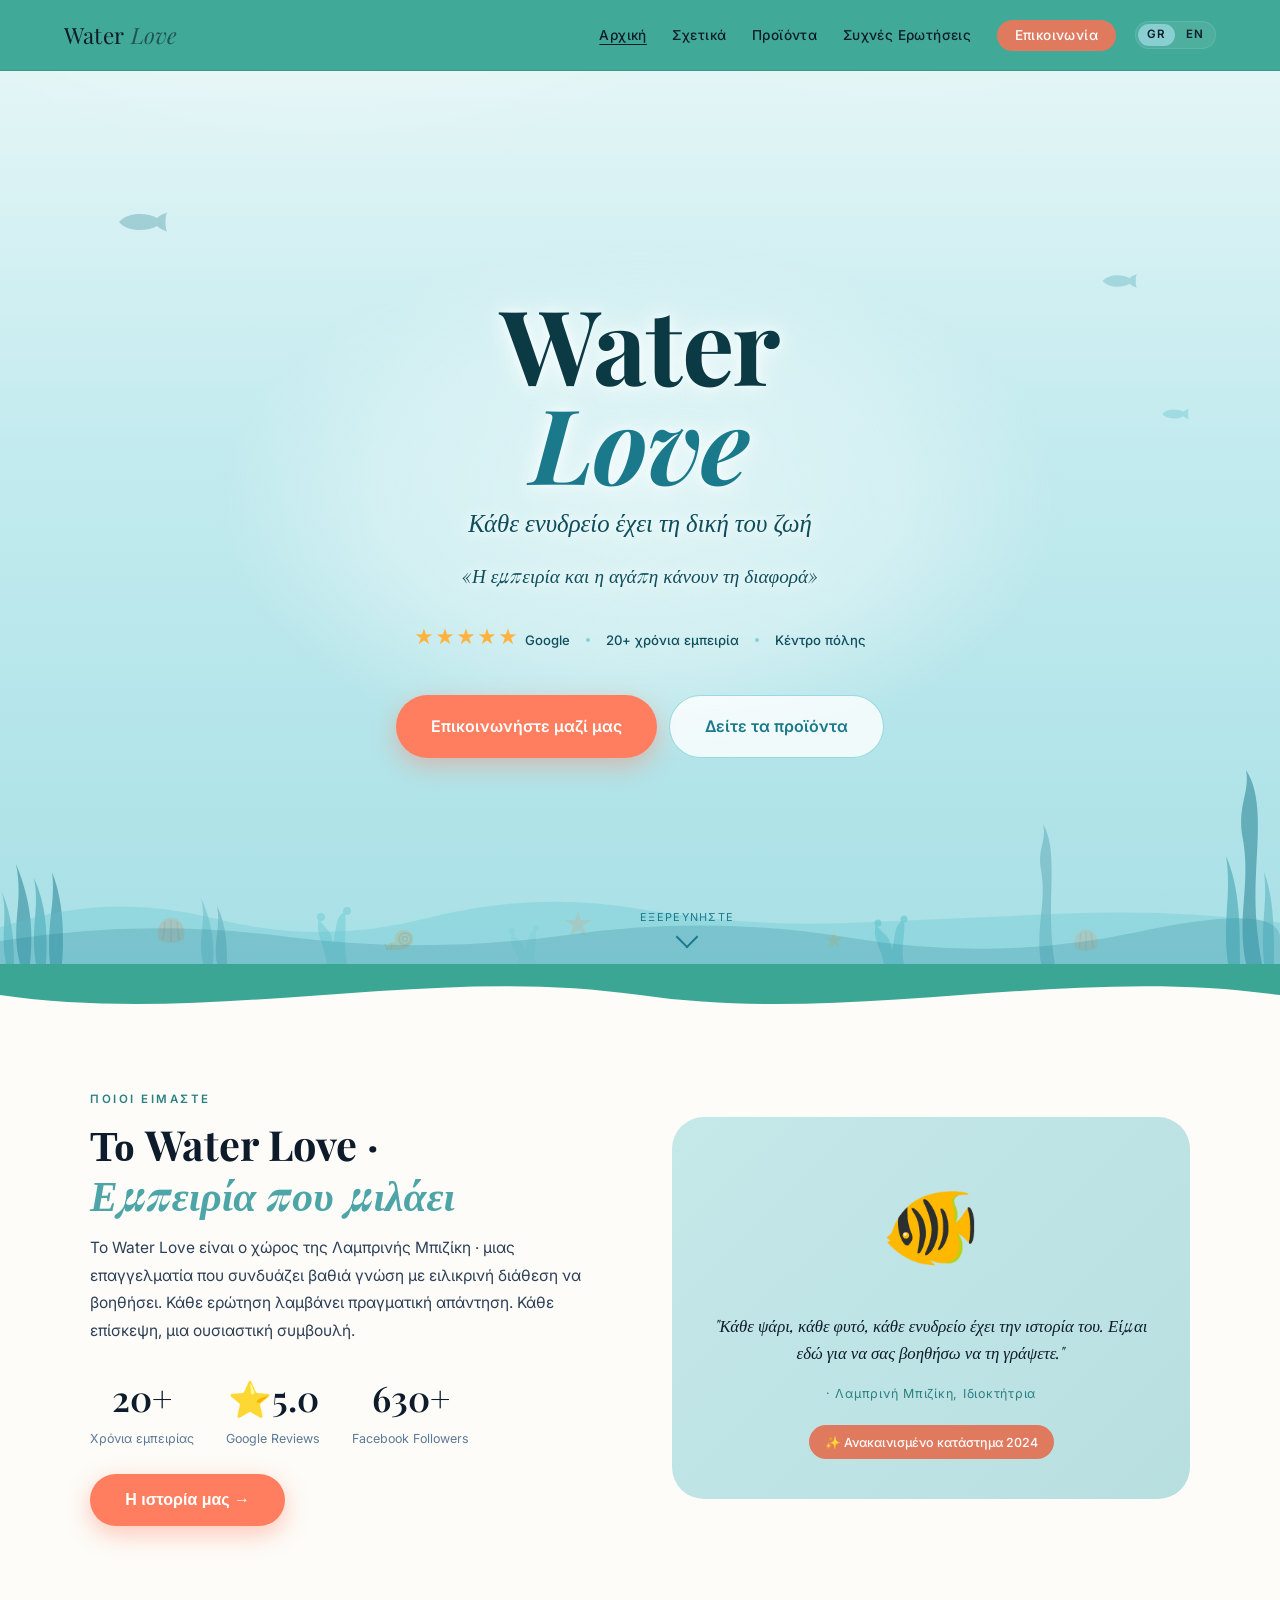
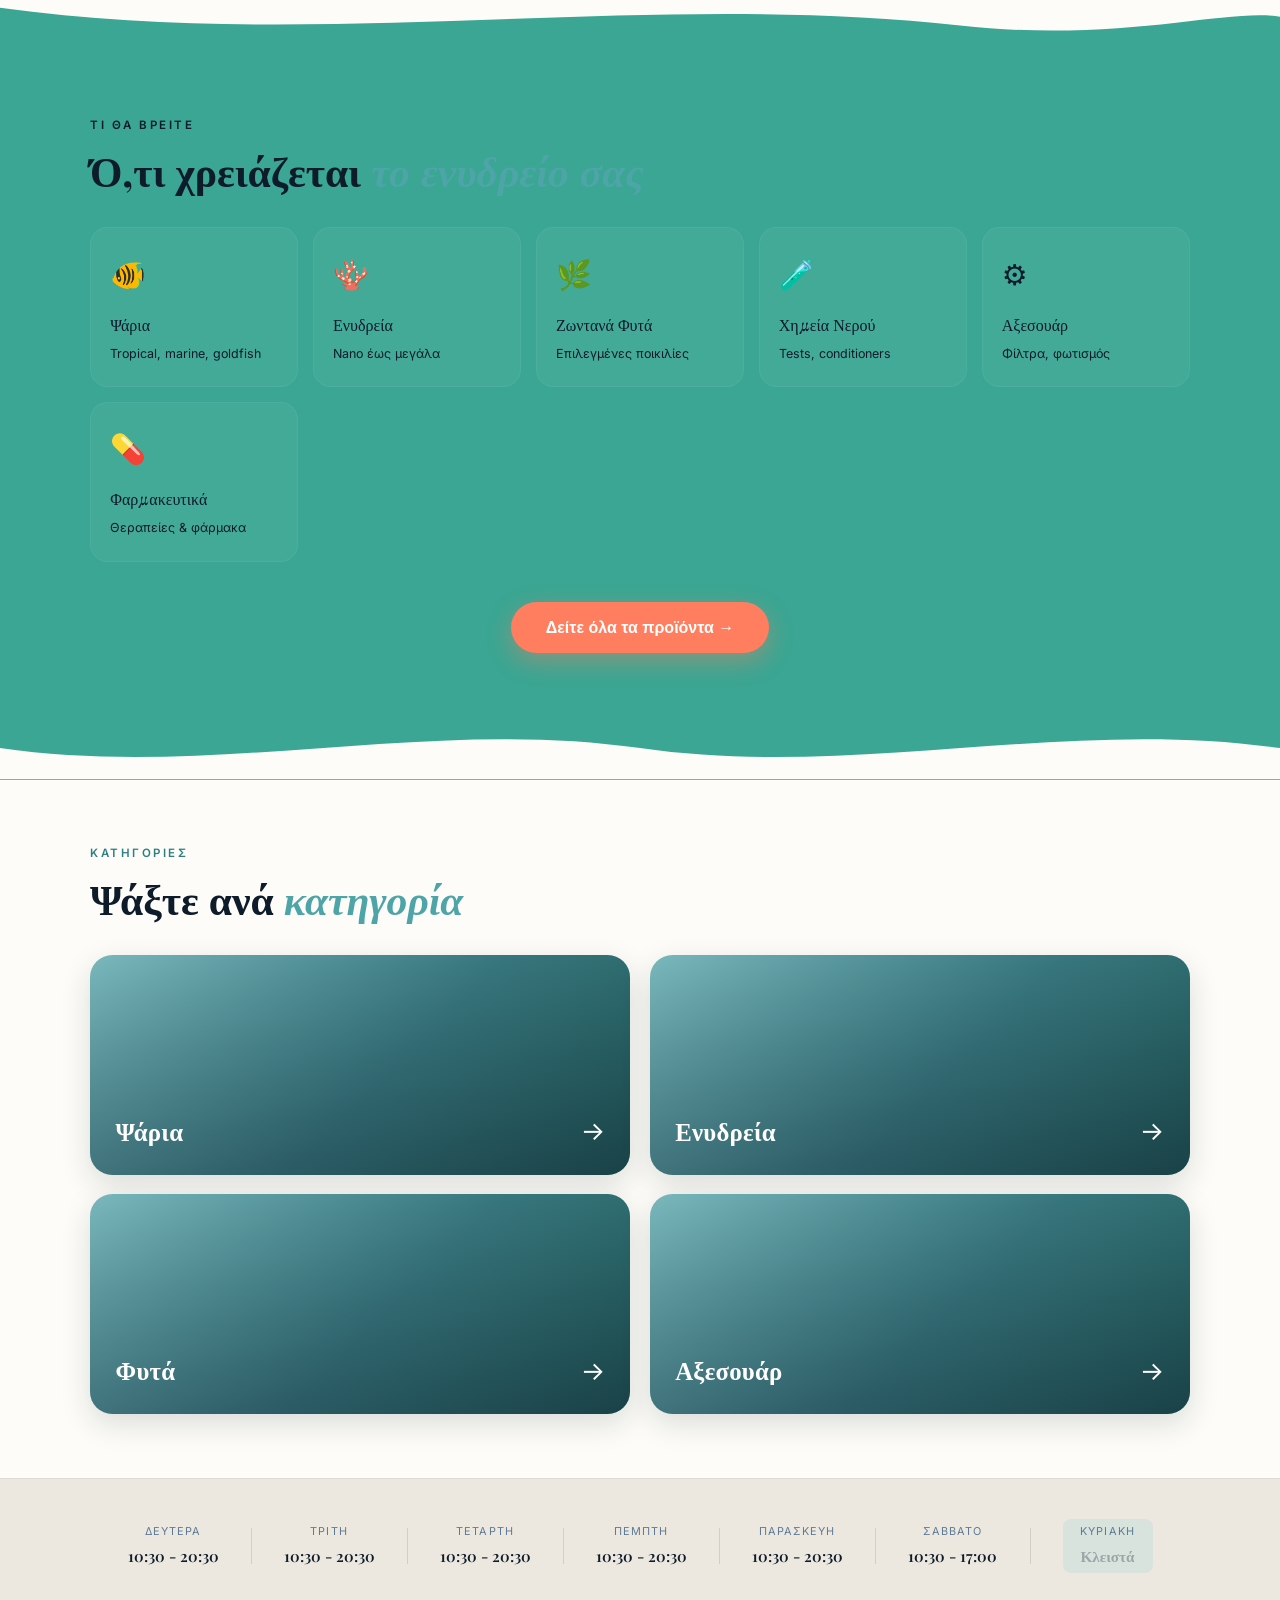
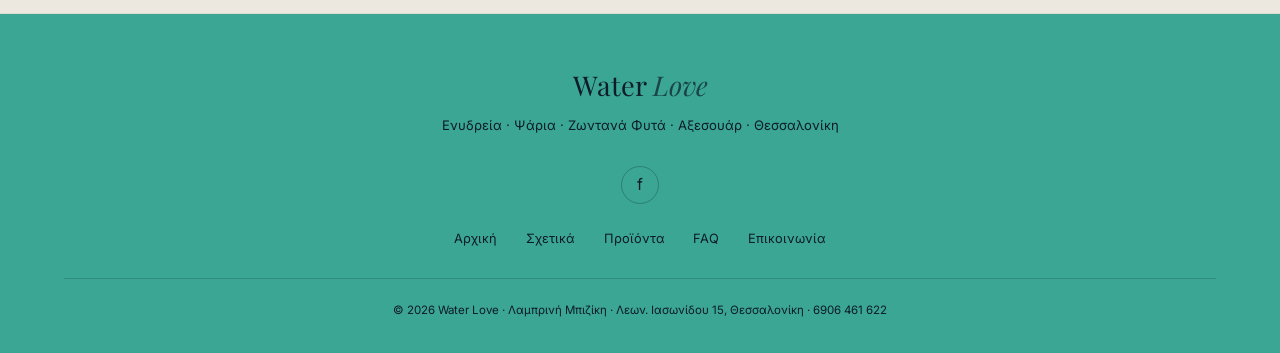
==== index.html @ fff42a35 "Change dark structural accent from navy to Soft Jade; darken text on jade surfaces for AA contrast" ====
﻿<!DOCTYPE html>
<html lang="el">
<head>
<meta charset="UTF-8"/>
<meta name="viewport" content="width=device-width, initial-scale=1.0"/>
<title>Water Love | Ενυδρεία Θεσσαλονίκη - Λαμπρινή Μπιζίκη</title>
<meta name="description" content="Water Love - Κατάστημα ενυδρείων στο κέντρο Θεσσαλονίκης. Ψάρια, ζωντανά φυτά, αξεσουάρ, 20 χρόνια εμπειρίας."/>
<link rel="preconnect" href="https://fonts.googleapis.com"/>
<link rel="preconnect" href="https://fonts.gstatic.com" crossorigin/>
<link href="https://fonts.googleapis.com/css2?family=Playfair+Display:ital,wght@0,400;0,600;0,700;1,400;1,600&family=Inter:wght@300;400;500;600&display=swap" rel="stylesheet"/>
<link rel="stylesheet" href="styles.css?v=22"/>

</head>
<body>
<nav id="navbar">
  <a class="nav-logo" href="index.html">Water <span>Love</span></a>
  <ul class="nav-links" role="list">
    <li><a href="index.html" class="active" data-i18n="nav.home">Αρχική</a></li>
    <li><a href="about.html" data-i18n="nav.about">Σχετικά</a></li>
    <li><a href="products.html" data-i18n="nav.products">Προϊόντα</a></li>
    <li><a href="faq.html" data-i18n="nav.faq">Συχνές Ερωτήσεις</a></li>
    <li><a href="contact.html" class="nav-cta" data-i18n="nav.contact">Επικοινωνία</a></li>
  </ul>
  <div class="lang-switch" id="langSwitch" role="group" aria-label="Γλώσσα / Language">
    <button type="button" class="ls-opt active" data-setlang="el">GR</button>
    <button type="button" class="ls-opt" data-setlang="en">EN</button>
  </div>
  <button class="hamburger" id="menuBtn" aria-label="Μενού"><span></span><span></span><span></span></button>
</nav>
<div class="page" id="page-home">

  <div class="hero">
    <div class="hd-photos" id="heroPhotos" aria-hidden="true"></div>
    <div class="hd-caustics" aria-hidden="true"></div>

    <!-- static decorative underwater scenery -->
    <div class="hd-decor" aria-hidden="true">
      <!-- bottom-left seaweed cluster -->
      <svg class="d bl" width="120" height="170" viewBox="0 0 120 170" fill="none">
        <path d="M30 170 C20 130 34 110 26 70 C40 104 44 134 40 170Z" fill="#1A7A8C"/>
        <path d="M46 170 C40 132 50 116 44 84 C56 110 58 140 56 170Z" fill="#2E9AA8"/>
        <path d="M60 170 C56 128 66 110 62 78 C74 108 74 142 72 170Z" fill="#1A7A8C"/>
        <path d="M16 170 C10 140 18 124 12 98 C22 122 24 146 24 170Z" fill="#2E9AA8" opacity=".8"/>
      </svg>
      <!-- extra short seaweed left of centre -->
      <svg class="d bl2 faint" width="80" height="120" viewBox="0 0 80 120" fill="none">
        <path d="M24 120 C18 92 28 78 22 54 C32 76 36 98 34 120Z" fill="#2E9AA8"/>
        <path d="M38 120 C34 96 42 84 38 62 C48 82 48 104 48 120Z" fill="#1A7A8C"/>
      </svg>
      <!-- bottom-right tall kelp -->
      <svg class="d br" width="120" height="200" viewBox="0 0 120 200" fill="none">
        <path d="M80 200 C70 150 86 120 76 70 C72 40 84 28 80 6 C96 30 92 70 90 110 C88 150 92 176 96 200Z" fill="#1A7A8C"/>
        <path d="M62 200 C56 156 66 130 60 92 C74 124 74 162 74 200Z" fill="#2E9AA8"/>
        <path d="M98 200 C94 160 102 140 98 108 C108 134 108 168 108 200Z" fill="#2E9AA8" opacity=".75"/>
      </svg>
      <!-- extra kelp right of centre -->
      <svg class="d br2 faint" width="70" height="150" viewBox="0 0 70 150" fill="none">
        <path d="M36 150 C30 112 42 90 36 56 C32 36 42 26 38 10 C50 30 46 62 46 98 C46 124 48 138 50 150Z" fill="#1A7A8C"/>
      </svg>
      <!-- mid corals -->
      <svg class="d bml soft" width="90" height="80" viewBox="0 0 90 80" fill="none">
        <path d="M20 80 C16 56 8 50 12 34 C18 46 24 44 26 60 C30 44 28 32 38 28 C40 44 36 56 40 80Z" fill="#5FC4CE"/>
        <circle cx="14" cy="33" r="4" fill="#5FC4CE"/><circle cx="40" cy="27" r="4" fill="#5FC4CE"/>
      </svg>
      <svg class="d bmr soft" width="100" height="70" viewBox="0 0 100 70" fill="none">
        <path d="M50 70 C46 50 38 46 42 30 C50 42 56 40 58 56 C62 40 60 30 70 26 C72 42 66 52 70 70Z" fill="#3FB5C0"/>
        <circle cx="44" cy="29" r="3.5" fill="#3FB5C0"/><circle cx="70" cy="25" r="3.5" fill="#3FB5C0"/>
      </svg>
      <!-- extra branching coral, centre-left -->
      <svg class="d coral3 faint" width="70" height="58" viewBox="0 0 70 58" fill="none">
        <path d="M34 58 C30 42 22 40 26 26 C33 36 38 35 39 48 C43 34 41 26 50 23 C52 37 46 46 50 58Z" fill="#7FD0D8"/>
        <circle cx="26" cy="25" r="3" fill="#7FD0D8"/><circle cx="50" cy="22" r="3" fill="#7FD0D8"/>
      </svg>
      <!-- shells & starfish on sand -->
      <svg class="d shell1 soft" width="34" height="30" viewBox="0 0 34 30" fill="none">
        <path d="M17 2 C7 2 2 12 4 22 C6 28 28 28 30 22 C32 12 27 2 17 2Z" fill="#E9A07A"/>
        <path d="M17 4 L17 26 M11 6 L9 24 M23 6 L25 24" stroke="#C97E58" stroke-width="1.5"/>
      </svg>
      <svg class="d star1 faint" width="30" height="28" viewBox="0 0 30 28" fill="none">
        <path d="M15 1 L18 10 L28 10 L20 16 L23 26 L15 20 L7 26 L10 16 L2 10 L12 10Z" fill="#FF9A6C"/>
      </svg>
      <svg class="d shell2 soft" width="30" height="26" viewBox="0 0 34 30" fill="none">
        <path d="M17 2 C7 2 2 12 4 22 C6 28 28 28 30 22 C32 12 27 2 17 2Z" fill="#EBB089"/>
        <path d="M17 4 L17 26 M11 6 L9 24 M23 6 L25 24" stroke="#CE8C66" stroke-width="1.5"/>
      </svg>
      <!-- extra small starfish, centre -->
      <svg class="d star2 faint" width="22" height="20" viewBox="0 0 30 28" fill="none">
        <path d="M15 1 L18 10 L28 10 L20 16 L23 26 L15 20 L7 26 L10 16 L2 10 L12 10Z" fill="#FFB23E"/>
      </svg>
      <!-- snail near the sand -->
      <svg class="d snail soft" width="34" height="26" viewBox="0 0 34 26" fill="none">
        <path d="M2 24 C2 18 6 16 11 16 C9 9 14 3 21 4 C29 5 32 13 27 19 C24 23 18 24 12 24Z" fill="#E0B070"/>
        <circle cx="21" cy="13" r="6" fill="none" stroke="#B98744" stroke-width="2"/>
        <circle cx="21" cy="13" r="2.5" fill="none" stroke="#B98744" stroke-width="1.5"/>
        <path d="M4 24 L1 18 M7 24 L8 17" stroke="#C79a54" stroke-width="1.4"/>
      </svg>
      <!-- static bubble cluster low-right -->
      <svg class="d bubclu faint" width="40" height="50" viewBox="0 0 40 50" fill="none">
        <circle cx="14" cy="40" r="6" fill="none" stroke="#A8E0E6" stroke-width="1.6"/>
        <circle cx="26" cy="30" r="4" fill="none" stroke="#A8E0E6" stroke-width="1.4"/>
        <circle cx="16" cy="20" r="3" fill="none" stroke="#A8E0E6" stroke-width="1.2"/>
        <circle cx="24" cy="11" r="2" fill="none" stroke="#A8E0E6" stroke-width="1"/>
      </svg>
      <!-- faint static fish silhouettes high up -->
      <svg class="d fishsil1 faint" width="54" height="28" viewBox="0 0 54 28" fill="none">
        <path d="M4 14 C12 4 32 4 42 10 C46 6 50 6 52 4 C50 9 50 19 52 24 C50 22 46 22 42 18 C32 24 12 24 4 14Z" fill="#1A7A8C"/>
      </svg>
      <svg class="d fishsil2 faint" width="40" height="20" viewBox="0 0 54 28" fill="none">
        <path d="M4 14 C12 4 32 4 42 10 C46 6 50 6 52 4 C50 9 50 19 52 24 C50 22 46 22 42 18 C32 24 12 24 4 14Z" fill="#2E9AA8"/>
      </svg>
      <!-- third tiny fish silhouette, mid-right -->
      <svg class="d fishsil3 faint" width="30" height="16" viewBox="0 0 54 28" fill="none">
        <path d="M4 14 C12 4 32 4 42 10 C46 6 50 6 52 4 C50 9 50 19 52 24 C50 22 46 22 42 18 C32 24 12 24 4 14Z" fill="#3FB5C0"/>
      </svg>
    </div>

    <div class="hd-bubbles" id="heroBubbles" aria-hidden="true"></div>

    <div class="hd-inner">
      <h1 class="hd-title"><span class="l1">Water</span><span class="l2"><em>Love</em></span></h1>
      <p class="hd-tagline" data-i18n="hero.tagline">Κάθε ενυδρείο έχει τη δική του ζωή</p>
      <p class="hd-tagline hd-subtag" data-i18n="hero.subtitle">«Η εμπειρία και η αγάπη κάνουν τη διαφορά»</p>
      <div class="hd-trust">
        <span class="item"><span class="stars">★★★★★</span> Google</span>
        <span class="sep"></span>
        <span class="item" data-i18n="hero.trust2">20+ χρόνια εμπειρία</span>
        <span class="sep"></span>
        <span class="item" data-i18n="hero.trust3">Κέντρο πόλης</span>
      </div>
      <div class="hd-cta">
        <a href="contact.html" class="hd-btn hd-btn-primary" data-i18n="hero.ctaPrimary">Επικοινωνήστε μαζί μας</a>
        <a href="products.html" class="hd-btn hd-btn-secondary" data-i18n="hero.ctaSecondary">Δείτε τα προϊόντα</a>
      </div>
    </div>

    <div class="hd-seabed" aria-hidden="true">
      <svg viewBox="0 0 1440 120" preserveAspectRatio="none">
        <path d="M0,80 Q120,40 240,70 T480,70 T720,60 T960,75 T1200,65 T1440,75 L1440,120 L0,120 Z" fill="#5FC4CE" opacity="0.35"/>
        <path d="M0,95 Q160,70 320,90 T640,88 T960,92 T1280,85 T1440,92 L1440,120 L0,120 Z" fill="#1A7A8C" opacity="0.25"/>
      </svg>
    </div>

    <button class="hd-scroll" id="heroScroll" aria-label="Εξερευνήστε"><span data-i18n="hero.scroll">Εξερευνήστε</span><span class="chev"></span></button>
  </div>

  <!-- Wave -->
  <div class="wave-sep" style="background:var(--jade)"><svg viewBox="0 0 1440 70" xmlns="http://www.w3.org/2000/svg" preserveAspectRatio="none" style="fill:var(--warm)"><path d="M0,35 C240,70 480,0 720,35 C960,70 1200,0 1440,35 L1440,70 L0,70 Z"/></svg></div>

  <!-- Mini about strip -->
  <section style="background:var(--warm);padding:4rem 5%">
    <div class="home-split" style="max-width:1100px;margin:0 auto;display:grid;grid-template-columns:1fr 1fr;gap:4rem;align-items:center">
      <div class="fade-up">
        <p class="sec-label" data-i18n="about.label">Ποιοι είμαστε</p>
        <h2 class="sec-title" data-i18n="about.title">Το Water Love ·<br><em>Εμπειρία που μιλάει</em></h2>
        <p style="color:var(--text2);font-size:.97rem;line-height:1.8;margin-bottom:1.4rem" data-i18n="about.body">Το Water Love είναι ο χώρος της Λαμπρινής Μπιζίκη · μιας επαγγελματία που συνδυάζει βαθιά γνώση με ειλικρινή διάθεση να βοηθήσει. Κάθε ερώτηση λαμβάνει πραγματική απάντηση. Κάθε επίσκεψη, μια ουσιαστική συμβουλή.</p>
        <div class="home-stats-inline" style="display:flex;gap:2rem;margin-bottom:1.6rem">
          <div style="text-align:center"><div style="font-family:var(--serif);font-size:2.2rem;color:var(--navy);font-weight:600">20+</div><div style="font-size:.78rem;color:var(--text3)" data-i18n="about.stat1">Χρόνια εμπειρίας</div></div>
          <div style="text-align:center"><div style="font-family:var(--serif);font-size:2.2rem;color:var(--navy);font-weight:600">⭐5.0</div><div style="font-size:.78rem;color:var(--text3)">Google Reviews</div></div>
          <div style="text-align:center"><div style="font-family:var(--serif);font-size:2.2rem;color:var(--navy);font-weight:600">630+</div><div style="font-size:.78rem;color:var(--text3)">Facebook Followers</div></div>
        </div>
        <button class="hd-btn hd-btn-primary" onclick="location.href='about.html'" data-i18n="about.btn">Η ιστορία μας →</button>
      </div>
      <div class="fade-up home-quote" style="background:linear-gradient(135deg,var(--aqua-light),#b8dfe0);border-radius:2rem;padding:2.5rem;text-align:center">
        <div style="font-size:5rem;margin-bottom:1.2rem">🐠</div>
        <p style="font-family:var(--serif);font-style:italic;font-size:1.05rem;color:var(--navy);line-height:1.6;margin-bottom:.8rem" data-i18n="about.quote">"Κάθε ψάρι, κάθε φυτό, κάθε ενυδρείο έχει την ιστορία του. Είμαι εδώ για να σας βοηθήσω να τη γράψετε."</p>
        <span style="font-size:.78rem;color:var(--aqua-text);letter-spacing:.06em" data-i18n="about.quoteAuthor">· Λαμπρινή Μπιζίκη, Ιδιοκτήτρια</span>
        <div style="margin-top:1.2rem;display:inline-block;background:var(--coral);color:#fff;border-radius:2rem;padding:.4rem 1rem;font-size:.78rem;font-weight:500" data-i18n="about.badge">✨ Ανακαινισμένο κατάστημα 2024</div>
      </div>
    </div>
  </section>

  <!-- Mini products strip -->
  <div class="wave-sep" style="background:var(--warm)"><svg viewBox="0 0 1440 70" xmlns="http://www.w3.org/2000/svg" preserveAspectRatio="none" style="fill:var(--jade)"><path d="M0,20 C360,70 720,0 1080,40 C1260,60 1380,20 1440,30 L1440,70 L0,70 Z"/></svg></div>
  <section style="background:var(--jade);padding:4rem 5%">
    <div style="max-width:1100px;margin:0 auto">
      <p class="sec-label" style="color:var(--jade-ink)" data-i18n="prod.label">Τι θα βρείτε</p>
      <h2 class="sec-title" style="color:var(--jade-ink)" data-i18n="prod.title">Ό,τι χρειάζεται <em>το ενυδρείο σας</em></h2>
      <div id="home-cats-grid" style="display:grid;grid-template-columns:repeat(auto-fill,minmax(180px,1fr));gap:.9rem;margin-top:2rem">
        <div onclick="location.href='products.html'" style="background:rgba(255,255,255,.05);border:1px solid rgba(137,206,209,.12);border-radius:1.1rem;padding:1.4rem 1.2rem;cursor:pointer;transition:all .2s" onmouseover="this.style.background='rgba(137,206,209,.1)'" onmouseout="this.style.background='rgba(255,255,255,.05)'"><div style="font-size:1.8rem;margin-bottom:.7rem">🐠</div><div style="font-family:var(--serif);color:var(--jade-ink);font-size:1rem;margin-bottom:.3rem;font-weight:500" data-i18n="prod.cat1Name">Ψάρια</div><div style="font-size:.78rem;color:var(--jade-ink)" data-i18n="prod.cat1Desc">Tropical, marine, goldfish</div></div>
        <div onclick="location.href='products.html'" style="background:rgba(255,255,255,.05);border:1px solid rgba(137,206,209,.12);border-radius:1.1rem;padding:1.4rem 1.2rem;cursor:pointer;transition:all .2s" onmouseover="this.style.background='rgba(137,206,209,.1)'" onmouseout="this.style.background='rgba(255,255,255,.05)'"><div style="font-size:1.8rem;margin-bottom:.7rem">🪸</div><div style="font-family:var(--serif);color:var(--jade-ink);font-size:1rem;margin-bottom:.3rem;font-weight:500" data-i18n="prod.cat2Name">Ενυδρεία</div><div style="font-size:.78rem;color:var(--jade-ink)" data-i18n="prod.cat2Desc">Nano έως μεγάλα</div></div>
        <div onclick="location.href='products.html'" style="background:rgba(255,255,255,.05);border:1px solid rgba(137,206,209,.12);border-radius:1.1rem;padding:1.4rem 1.2rem;cursor:pointer;transition:all .2s" onmouseover="this.style.background='rgba(137,206,209,.1)'" onmouseout="this.style.background='rgba(255,255,255,.05)'"><div style="font-size:1.8rem;margin-bottom:.7rem">🌿</div><div style="font-family:var(--serif);color:var(--jade-ink);font-size:1rem;margin-bottom:.3rem;font-weight:500" data-i18n="prod.cat3Name">Ζωντανά Φυτά</div><div style="font-size:.78rem;color:var(--jade-ink)" data-i18n="prod.cat3Desc">Επιλεγμένες ποικιλίες</div></div>
        <div onclick="location.href='products.html'" style="background:rgba(255,255,255,.05);border:1px solid rgba(137,206,209,.12);border-radius:1.1rem;padding:1.4rem 1.2rem;cursor:pointer;transition:all .2s" onmouseover="this.style.background='rgba(137,206,209,.1)'" onmouseout="this.style.background='rgba(255,255,255,.05)'"><div style="font-size:1.8rem;margin-bottom:.7rem">🧪</div><div style="font-family:var(--serif);color:var(--jade-ink);font-size:1rem;margin-bottom:.3rem;font-weight:500" data-i18n="prod.cat4Name">Χημεία Νερού</div><div style="font-size:.78rem;color:var(--jade-ink)" data-i18n="prod.cat4Desc">Tests, conditioners</div></div>
        <div onclick="location.href='products.html'" style="background:rgba(255,255,255,.05);border:1px solid rgba(137,206,209,.12);border-radius:1.1rem;padding:1.4rem 1.2rem;cursor:pointer;transition:all .2s" onmouseover="this.style.background='rgba(137,206,209,.1)'" onmouseout="this.style.background='rgba(255,255,255,.05)'"><div style="font-size:1.8rem;margin-bottom:.7rem">⚙️</div><div style="font-family:var(--serif);color:var(--jade-ink);font-size:1rem;margin-bottom:.3rem;font-weight:500" data-i18n="prod.cat5Name">Αξεσουάρ</div><div style="font-size:.78rem;color:var(--jade-ink)" data-i18n="prod.cat5Desc">Φίλτρα, φωτισμός</div></div>
        <div onclick="location.href='products.html'" style="background:rgba(255,255,255,.05);border:1px solid rgba(137,206,209,.12);border-radius:1.1rem;padding:1.4rem 1.2rem;cursor:pointer;transition:all .2s" onmouseover="this.style.background='rgba(137,206,209,.1)'" onmouseout="this.style.background='rgba(255,255,255,.05)'"><div style="font-size:1.8rem;margin-bottom:.7rem">💊</div><div style="font-family:var(--serif);color:var(--jade-ink);font-size:1rem;margin-bottom:.3rem;font-weight:500" data-i18n="prod.cat6Name">Φαρμακευτικά</div><div style="font-size:.78rem;color:var(--jade-ink)" data-i18n="prod.cat6Desc">Θεραπείες & φάρμακα</div></div>
      </div>
      <div style="text-align:center;margin-top:2.5rem"><button class="hd-btn hd-btn-primary" onclick="location.href='products.html'" data-i18n="prod.btn">Δείτε όλα τα προϊόντα →</button></div>
    </div>
  </section>

  <!-- Wave: navy -> warm -->
  <div class="wave-sep" style="background:var(--jade)"><svg viewBox="0 0 1440 70" xmlns="http://www.w3.org/2000/svg" preserveAspectRatio="none" style="fill:var(--warm)"><path d="M0,35 C240,70 480,0 720,35 C960,70 1200,0 1440,35 L1440,70 L0,70 Z"/></svg></div>

  <!-- Category image tiles -->
  <section class="cat-tiles-sec">
    <div class="cat-tiles-inner">
      <p class="sec-label fade-up" data-i18n="home.tilesLabel">Κατηγορίες</p>
      <h2 class="sec-title fade-up" data-i18n="home.tilesTitle">Ψάξτε ανά <em>κατηγορία</em></h2>
      <div class="cat-tiles-grid fade-up" id="catTiles">
        <a class="cat-tile" href="products.html?cat=fish" data-cat="fish">
          <span class="ct-bg placeholder" aria-hidden="true"></span>
          <span class="ct-overlay" aria-hidden="true"></span>
          <span class="ct-label"><span class="ct-name" data-i18n="home.tileFish">Ψάρια</span><span class="ct-arrow" aria-hidden="true">→</span></span>
        </a>
        <a class="cat-tile" href="products.html?cat=tanks" data-cat="tanks">
          <span class="ct-bg placeholder" aria-hidden="true"></span>
          <span class="ct-overlay" aria-hidden="true"></span>
          <span class="ct-label"><span class="ct-name" data-i18n="home.tileTanks">Ενυδρεία</span><span class="ct-arrow" aria-hidden="true">→</span></span>
        </a>
        <a class="cat-tile" href="products.html?cat=plants" data-cat="plants">
          <span class="ct-bg placeholder" aria-hidden="true"></span>
          <span class="ct-overlay" aria-hidden="true"></span>
          <span class="ct-label"><span class="ct-name" data-i18n="home.tilePlants">Φυτά</span><span class="ct-arrow" aria-hidden="true">→</span></span>
        </a>
        <a class="cat-tile" href="products.html?cat=accessories" data-cat="accessories">
          <span class="ct-bg placeholder" aria-hidden="true"></span>
          <span class="ct-overlay" aria-hidden="true"></span>
          <span class="ct-label"><span class="ct-name" data-i18n="home.tileAcc">Αξεσουάρ</span><span class="ct-arrow" aria-hidden="true">→</span></span>
        </a>
      </div>
    </div>
  </section>
</div>
<div id="hoursBar" class="hours-bar">
  <div class="h-item" id="hMon"><div class="day" data-i18n="hours.mon">Δευτέρα</div><div class="time">10:30 - 20:30</div></div>
  <div class="h-div"></div>
  <div class="h-item" id="hTue"><div class="day" data-i18n="hours.tue">Τρίτη</div><div class="time">10:30 - 20:30</div></div>
  <div class="h-div"></div>
  <div class="h-item" id="hWed"><div class="day" data-i18n="hours.wed">Τετάρτη</div><div class="time">10:30 - 20:30</div></div>
  <div class="h-div"></div>
  <div class="h-item" id="hThu"><div class="day" data-i18n="hours.thu">Πέμπτη</div><div class="time">10:30 - 20:30</div></div>
  <div class="h-div"></div>
  <div class="h-item" id="hFri"><div class="day" data-i18n="hours.fri">Παρασκευή</div><div class="time">10:30 - 20:30</div></div>
  <div class="h-div"></div>
  <div class="h-item" id="hSat"><div class="day" data-i18n="hours.sat">Σάββατο</div><div class="time">10:30 - 17:00</div></div>
  <div class="h-div"></div>
  <div class="h-item closed" id="hSun"><div class="day" data-i18n="hours.sun">Κυριακή</div><div class="time" data-i18n="hours.closed">Κλειστά</div></div>
</div>
<footer>
  <div class="f-logo">Water <em>Love</em></div>
  <p class="f-tag" data-i18n="footer.tag">Ενυδρεία · Ψάρια · Ζωντανά Φυτά · Αξεσουάρ · Θεσσαλονίκη</p>
  <div class="f-social">
    <a href="https://www.facebook.com/p/Water-Love-Μπιζίκη-Λαμπρινή-Ενυδρεία-100054607127508/" target="_blank" rel="noopener" aria-label="Facebook">f</a>
  </div>
  <div class="f-links">
    <a href="index.html" data-i18n="footer.linkHome">Αρχική</a>
    <a href="about.html" data-i18n="footer.linkAbout">Σχετικά</a>
    <a href="products.html" data-i18n="footer.linkProducts">Προϊόντα</a>
    <a href="faq.html" data-i18n="footer.linkFaq">FAQ</a>
    <a href="contact.html" data-i18n="footer.linkContact">Επικοινωνία</a>
  </div>
  <p class="f-copy" data-i18n="footer.copy">© 2026 Water Love · Λαμπρινή Μπιζίκη · Λεων. Ιασωνίδου 15, Θεσσαλονίκη · 6906 461 622</p>
</footer>

<script src="app.js?v=22"></script>

<script>
initPage({hero:true});
</script>
<nav class="bottom-nav" aria-label="Mobile navigation">
  <a href="index.html" class="active"><span class="bn-icon">🏠</span><span data-i18n="bnav.home">Αρχική</span></a>
  <a href="about.html"><span class="bn-icon">🐠</span><span data-i18n="bnav.about">Σχετικά</span></a>
  <a href="products.html"><span class="bn-icon">🛍️</span><span data-i18n="bnav.products">Προϊόντα</span></a>
  <a href="faq.html"><span class="bn-icon">💬</span><span data-i18n="bnav.faq">FAQ</span></a>
  <a href="contact.html"><span class="bn-icon">📍</span><span data-i18n="bnav.contact">Επικοινωνία</span></a>
</nav>
</body>
</html>
---- styles.css ----
/* Water Love - shared styles */
*,*::before,*::after{box-sizing:border-box;margin:0;padding:0}
:root{
  --navy:#0D1B2A;--navy2:#1A2E44;--navy3:#243D56;
  --jade:#3AA693;--jade-ink:#0D1B2A;/* jade = dark structural surface color; jade-ink = AA-safe deep text on jade (~5.7:1) */
  --aqua:#89CED1;--aqua-light:#C5E8E9;--aqua-dark:#4DA5A8;--aqua-text:#2C8083;
  --coral:#E07A5F;--coral-dark:#C4614A;
  --cream:#F7F8F4;--warm:#FDFCF8;--sand:#EDE8DF;
  --text1:#0D1B2A;--text2:#2E4057;--text3:#5C7A96;
  --green:#2A9D5C;
  --serif:'Playfair Display',Georgia,serif;
  --sans:'Inter',system-ui,sans-serif;
  --r:1rem;--r2:1.5rem;--r3:2rem;
}
html{scroll-behavior:smooth}
body{font-family:var(--sans);background:var(--cream);color:var(--text1);line-height:1.7;overflow-x:hidden}

/* ── NAV ── */
nav{position:fixed;top:0;left:0;right:0;z-index:200;display:flex;align-items:center;justify-content:space-between;padding:1rem 5%;background:rgba(58,166,147,0.96);backdrop-filter:blur(10px);border-bottom:1px solid rgba(13,27,42,0.12);transition:padding .3s}
.nav-logo{font-family:var(--serif);font-size:1.4rem;color:var(--jade-ink);text-decoration:none;letter-spacing:.01em;display:flex;align-items:center;gap:.4rem}
.nav-logo span{color:rgba(13,27,42,.6);font-style:italic}
.nav-links{display:flex;gap:1.6rem;list-style:none;align-items:center;margin-left:auto}
.nav-links a{color:var(--jade-ink);text-decoration:none;font-size:.85rem;font-weight:500;letter-spacing:.03em;transition:color .2s;cursor:pointer}
.nav-links a:hover,.nav-links a.active{color:var(--jade-ink);text-decoration:underline;text-underline-offset:4px}
.nav-cta{background:var(--coral)!important;color:#fff!important;padding:.45rem 1.1rem;border-radius:2rem;font-weight:500!important;transition:background .2s!important}
.nav-cta:hover{background:var(--coral-dark)!important}
.hamburger{display:none;flex-direction:column;gap:5px;cursor:pointer;background:none;border:none;padding:4px}
.hamburger span{display:block;width:24px;height:2px;background:rgba(13,27,42,.7);border-radius:2px;transition:all .25s}
/* Language switch (GR/EN) */
.lang-switch{display:inline-flex;align-items:center;gap:2px;margin-left:1.2rem;background:rgba(255,255,255,.07);border:1px solid rgba(137,206,209,.25);border-radius:2rem;padding:2px}
.lang-switch .ls-opt{background:none;border:none;color:var(--jade-ink);font-family:var(--sans);font-size:.72rem;font-weight:600;letter-spacing:.04em;line-height:1;padding:.3rem .6rem;border-radius:2rem;cursor:pointer;transition:background .2s,color .2s}
.lang-switch .ls-opt:hover{color:var(--jade-ink)}
.lang-switch .ls-opt.active{background:var(--aqua);color:var(--navy)}

/* ── PAGES ── */
.page{display:block;min-height:100vh;padding-top:64px}


/* ── HERO PAGE (light aqua, decorated) ── */
.hero{
  /* hero-scoped light palette, does not affect the rest of the site */
  --hd-deep:#0E4D5C;--hd-ocean:#1A7A8C;--hd-aqua:#5FC4CE;--hd-aqua-soft:#A8E0E6;
  --hd-foam:#E4F5F6;--hd-sky:#C3EBEF;--hd-ink:#0B3A45;--hd-coral:#FF7E5F;--hd-coral-dark:#F25C3B;
  position:relative;min-height:100svh;display:flex;flex-direction:column;align-items:center;justify-content:center;text-align:center;
  padding:5.5rem 1.5rem 4rem;overflow:hidden;
  background:linear-gradient(180deg,var(--hd-foam) 0%,var(--hd-sky) 42%,var(--hd-aqua-soft) 100%)
}

/* cross-fading product/gallery photo backdrop */
.hd-photos{position:absolute;inset:0;z-index:0;overflow:hidden}
.hd-slide{position:absolute;inset:0;background-size:cover;background-position:center;opacity:0;transition:opacity 2.2s ease;transform:scale(1.08);filter:saturate(.9) brightness(1.04)}
.hd-slide.active{opacity:1;animation:hdKenburns 6s ease-out forwards}
@keyframes hdKenburns{0%{transform:scale(1)}100%{transform:scale(1.08)}}
/* no full-viewport scrim: photos read at full strength; legibility handled by the localized halo behind the hero text only */
.hd-photos::after{content:none}

/* soft light from above */
.hd-caustics{position:absolute;inset:-20% 0 auto 0;height:65%;pointer-events:none;opacity:.45;z-index:1;background:radial-gradient(60% 80% at 25% 0%,rgba(255,255,255,.85),transparent 60%),radial-gradient(50% 70% at 70% 0%,rgba(255,255,255,.65),transparent 55%);mix-blend-mode:screen;animation:hdShimmer 8s ease-in-out infinite alternate}
@keyframes hdShimmer{0%{transform:translateX(-3%) scale(1.05);opacity:.35}100%{transform:translateX(3%) scale(1.1);opacity:.55}}

/* rising bubbles */
.hd-bubbles{position:absolute;inset:0;pointer-events:none;overflow:hidden;z-index:2}
.hd-bubbles i{position:absolute;bottom:-30px;border-radius:50%;background:radial-gradient(circle at 30% 30%,rgba(255,255,255,.95),rgba(255,255,255,.2) 60%,transparent 72%);border:1px solid rgba(255,255,255,.55);animation:hdRise linear infinite}
@keyframes hdRise{0%{transform:translateY(0) translateX(0);opacity:0}12%{opacity:.9}88%{opacity:.65}100%{transform:translateY(-112svh) translateX(14px);opacity:0}}

/* static decorative underwater elements (do NOT move) */
.hd-decor{position:absolute;inset:0;pointer-events:none;z-index:1;overflow:hidden}
.hd-decor .d{position:absolute;opacity:.5}
.hd-decor .d.faint{opacity:.28}
.hd-decor .d.soft{opacity:.4}
/* corals/plants anchored to bottom */
.hd-decor .bl{bottom:0;left:-10px}
.hd-decor .bl2{bottom:0;left:14%}
.hd-decor .br{bottom:0;right:-6px}
.hd-decor .br2{bottom:0;right:16%}
.hd-decor .bml{bottom:0;left:24%}
.hd-decor .bmr{bottom:0;right:27%}
.hd-decor .coral3{bottom:0;left:38%}
/* shells / starfish / snail low on the sand */
.hd-decor .shell1{bottom:18px;left:12%}
.hd-decor .shell2{bottom:10px;right:14%}
.hd-decor .star1{bottom:26px;left:44%}
.hd-decor .star2{bottom:14px;right:34%}
.hd-decor .snail{bottom:12px;left:30%}
.hd-decor .bubclu{bottom:30px;right:8%}
/* faint static fish silhouettes high up */
.hd-decor .fishsil1{top:16%;left:9%}
.hd-decor .fishsil2{top:23%;right:11%}
.hd-decor .fishsil3{top:38%;right:7%}

/* seabed */
.hd-seabed{position:absolute;left:0;right:0;bottom:0;height:110px;pointer-events:none;opacity:.85;z-index:2}
.hd-seabed svg{position:absolute;bottom:0;left:0;width:100%;height:100%}

/* content */
.hd-inner{position:relative;z-index:5;max-width:600px;width:100%;display:flex;flex-direction:column;align-items:center;animation:hdEmerge 1.1s cubic-bezier(.2,.7,.2,1) both}
/* localized light halo behind hero text only — strong in the center, fully transparent at the edges so photos still show through */
.hd-inner::before{content:'';position:absolute;z-index:-1;left:50%;top:50%;transform:translate(-50%,-50%);width:150%;height:132%;pointer-events:none;background:radial-gradient(ellipse 62% 56% at 50% 46%,rgba(228,245,246,.86) 0%,rgba(228,245,246,.56) 46%,rgba(228,245,246,0) 76%)}
@keyframes hdEmerge{0%{opacity:0;transform:translateY(26px)}100%{opacity:1;transform:translateY(0)}}
.hd-title{font-family:var(--serif);font-size:clamp(3.6rem,16vw,6.5rem);line-height:.95;color:var(--hd-ink);letter-spacing:-.01em;margin-bottom:.6rem;text-shadow:0 1px 24px rgba(255,255,255,.9),0 0 10px rgba(255,255,255,.65)}
.hd-title em{font-style:italic;color:var(--hd-ocean)}
.hd-title .l1{display:block;animation:hdFadeUp 1s .2s both}
.hd-title .l2{display:block;animation:hdFadeUp 1s .35s both}
.hd-tagline{font-family:var(--serif);font-style:italic;font-size:clamp(1.1rem,4.5vw,1.55rem);color:var(--hd-deep);margin-bottom:1.5rem;animation:hdFadeUp 1s .5s both;text-shadow:0 1px 16px rgba(255,255,255,.9),0 0 8px rgba(255,255,255,.6)}
/* secondary italic tagline line (replaces the old long subtitle) */
.hd-subtag{font-size:clamp(1rem,3.6vw,1.2rem);margin-top:-.5rem;margin-bottom:1.8rem;animation-delay:.65s}
.hd-subtitle{font-size:clamp(.95rem,3.5vw,1.05rem);color:var(--hd-deep);line-height:1.6;max-width:430px;margin-bottom:1.8rem;animation:hdFadeUp 1s .65s both;text-shadow:0 1px 12px rgba(255,255,255,.6)}
.hd-subtitle strong{color:var(--hd-ocean);font-weight:600}
.hd-trust{display:flex;align-items:center;justify-content:center;flex-wrap:wrap;gap:.5rem 1rem;margin-bottom:2.2rem;animation:hdFadeUp 1s .8s both}
.hd-trust .item{display:inline-flex;align-items:center;gap:.4rem;font-size:.82rem;color:var(--hd-deep);font-weight:500}
.hd-trust .stars{color:#FFB23E;letter-spacing:1px}
.hd-trust .sep{width:4px;height:4px;border-radius:50%;background:var(--hd-aqua);opacity:.7}
.hd-cta{display:flex;flex-direction:column;gap:.7rem;width:100%;max-width:380px;animation:hdFadeUp 1s .95s both}
.hd-btn{display:inline-flex;align-items:center;justify-content:center;gap:.5rem;padding:1.05rem 1.8rem;border-radius:2rem;font-size:1rem;font-weight:600;text-decoration:none;cursor:pointer;border:none;transition:transform .15s,box-shadow .2s,background .2s}
.hd-btn-primary{background:var(--hd-coral,#FF7E5F);color:#fff;box-shadow:0 8px 24px rgba(255,126,95,.42)}
.hd-btn-primary:hover{background:var(--hd-coral-dark,#F25C3B);transform:translateY(-2px);box-shadow:0 12px 30px rgba(255,126,95,.5)}
.hd-btn-secondary{background:rgba(255,255,255,.8);color:var(--hd-ocean);border:1.5px solid rgba(95,196,206,.6);backdrop-filter:blur(6px)}
.hd-btn-secondary:hover{background:#fff;transform:translateY(-2px)}
.hd-scroll{position:absolute;bottom:1.2rem;left:50%;transform:translateX(-50%);z-index:5;display:flex;flex-direction:column;align-items:center;gap:.3rem;background:none;border:none;cursor:pointer;color:var(--hd-ocean);font-size:.68rem;letter-spacing:.12em;text-transform:uppercase;opacity:.75;font-family:var(--sans);animation:hdFadeUp 1s 1.15s both,hdBob 2.4s ease-in-out 1.15s infinite}
.hd-scroll .chev{width:16px;height:16px;border-right:2px solid var(--hd-ocean);border-bottom:2px solid var(--hd-ocean);transform:rotate(45deg)}
@keyframes hdBob{0%,100%{transform:translateX(-50%) translateY(0)}50%{transform:translateX(-50%) translateY(5px)}}
@keyframes hdFadeUp{0%{opacity:0;transform:translateY(16px)}100%{opacity:1;transform:translateY(0)}}
@media(min-width:721px){.hd-cta{flex-direction:row;max-width:none;justify-content:center}.hd-btn{padding:1.05rem 2.2rem}}
@media(prefers-reduced-motion:reduce){.hd-slide.active{animation:none}.hd-caustics,.hd-bubbles i,.hd-scroll{animation:none}}

/* BUBBLES */
.bubbles{position:absolute;inset:0;pointer-events:none;z-index:1}
.bubble{position:absolute;border-radius:50%;border:1px solid rgba(137,206,209,.15);animation:rise linear infinite}
@keyframes rise{0%{transform:translateY(110vh);opacity:0}10%{opacity:.8}90%{opacity:.3}100%{transform:translateY(-5vh);opacity:0}}

/* WAVE */
.wave-sep{display:block;width:100%;overflow:hidden;line-height:0}
.wave-sep svg{display:block}

/* ── SECTION BASE ── */
section{padding:5rem 5%}
.sec-label{font-size:.72rem;letter-spacing:.22em;text-transform:uppercase;color:var(--aqua-text);font-weight:600;margin-bottom:.6rem}
.sec-title{font-family:var(--serif);font-size:clamp(1.7rem,4vw,2.6rem);color:var(--navy);line-height:1.2;margin-bottom:.9rem}
.sec-title em{font-style:italic;color:var(--aqua-dark)}

/* ── HOME CATEGORY TILES ── */
.cat-tiles-sec{background:var(--warm);padding:4rem 5%}
.cat-tiles-inner{max-width:1100px;margin:0 auto}
.cat-tiles-grid{display:grid;grid-template-columns:1fr 1fr;gap:1.2rem;margin-top:2rem}
.cat-tile{position:relative;display:block;min-height:220px;border-radius:1.4rem;overflow:hidden;text-decoration:none;box-shadow:0 10px 30px rgba(13,27,42,.14);transition:transform .3s ease,box-shadow .3s ease}
.cat-tile .ct-bg{position:absolute;inset:0;background-size:cover;background-position:center;background-color:var(--aqua-light);transition:transform .55s ease}
.cat-tile .ct-bg.placeholder{background:linear-gradient(135deg,var(--aqua) 0%,var(--aqua-dark) 55%,var(--jade) 100%)}
.cat-tile .ct-overlay{position:absolute;inset:0;background:linear-gradient(160deg,rgba(13,27,42,.12) 0%,rgba(13,27,42,.72) 100%)}
.cat-tile .ct-label{position:absolute;left:0;right:0;bottom:0;display:flex;align-items:center;justify-content:space-between;gap:1rem;padding:1.4rem 1.6rem;color:#fff}
.cat-tile .ct-name{font-family:var(--serif);font-size:1.55rem;font-weight:600;letter-spacing:.01em}
.cat-tile .ct-arrow{font-size:1.6rem;line-height:1;flex-shrink:0;transition:transform .3s ease}
.cat-tile:hover,.cat-tile:focus-visible{transform:translateY(-5px);box-shadow:0 18px 40px rgba(13,27,42,.22)}
.cat-tile:hover .ct-bg,.cat-tile:focus-visible .ct-bg{transform:scale(1.07)}
.cat-tile:hover .ct-arrow,.cat-tile:focus-visible .ct-arrow{transform:translateX(7px)}
@media(max-width:640px){.cat-tiles-grid{grid-template-columns:1fr}.cat-tile{min-height:170px}}

/* ── ABOUT PAGE ── */
#page-about{background:var(--warm)}
.about-hero{background:linear-gradient(180deg,#E4F5F6 0%,#C3EBEF 100%);padding:5rem 5% 4rem;text-align:center;color:#0B3A45}
.about-hero h1{font-family:var(--serif);font-size:clamp(2rem,5vw,3.2rem);color:#0B3A45;margin-bottom:.8rem}
.about-hero h1 em{color:#1A7A8C;font-style:italic}
.about-hero p{color:#0E4D5C;max-width:520px;margin:0 auto;font-size:1rem}
.about-grid{display:grid;grid-template-columns:1fr 1fr;gap:4rem;align-items:start;max-width:1100px;margin:0 auto;padding:5rem 5%}
.about-portrait{border-radius:2rem;overflow:hidden;background:linear-gradient(135deg,var(--aqua-light),#b8dfe0);aspect-ratio:4/5;display:flex;align-items:center;justify-content:center;font-size:7rem;position:relative}
.about-portrait-overlay{position:absolute;bottom:0;left:0;right:0;padding:1.5rem;background:linear-gradient(0deg,rgba(13,27,42,.9) 0%,transparent 100%)}
.about-portrait-overlay p{font-family:var(--serif);font-style:italic;color:rgba(255,255,255,.9);font-size:.95rem;line-height:1.5;margin-bottom:.3rem}
.about-portrait-overlay span{font-size:.72rem;color:var(--aqua);letter-spacing:.08em}
.about-badge{position:absolute;top:1.2rem;right:-1rem;background:var(--coral);color:#fff;width:76px;height:76px;border-radius:50%;display:flex;flex-direction:column;align-items:center;justify-content:center;font-weight:600;font-size:.7rem;line-height:1.3;text-align:center;box-shadow:0 4px 16px rgba(224,122,95,.4)}
.about-badge big{font-size:1.3rem;font-family:var(--serif)}
.about-visual-wrap{position:relative}
.about-text p{color:var(--text2);margin-bottom:1.2rem;font-size:.98rem;line-height:1.8}
.stats-grid{display:grid;grid-template-columns:1fr 1fr;gap:.9rem;margin:1.8rem 0}
.stat-card{background:var(--cream);border-radius:1rem;padding:1.1rem;border:1px solid rgba(13,27,42,.07)}
.stat-card big{display:block;font-family:var(--serif);font-size:1.9rem;color:var(--navy);font-weight:600;line-height:1}
.stat-card small{font-size:.78rem;color:var(--text3)}
.reno-bar{display:flex;align-items:center;gap:.8rem;background:linear-gradient(90deg,var(--aqua-light) 0%,transparent 100%);border-left:3px solid var(--aqua-dark);border-radius:0 .75rem .75rem 0;padding:.85rem 1.1rem;font-size:.88rem;color:var(--text2);margin-bottom:1.5rem}
.stars{display:flex;gap:.15rem;font-size:1.2rem;color:#F5C842;margin-bottom:.4rem}
.review-cite{font-size:.78rem;color:var(--text3);font-style:italic}

/* ── PRODUCTS PAGE ── */
#page-products{background:var(--cream)}
.products-hero{background:linear-gradient(180deg,#E4F5F6 0%,#C3EBEF 100%);padding:4rem 5% 3rem;text-align:center;color:#0B3A45}
.products-hero h1{font-family:var(--serif);font-size:clamp(2rem,5vw,3rem);color:#0B3A45;margin-bottom:.6rem}
.products-hero h1 em{color:#1A7A8C;font-style:italic}
.products-hero p{color:#0E4D5C;max-width:500px;margin:0 auto}
.prod-cats{display:flex;gap:.6rem;justify-content:center;flex-wrap:wrap;padding:2rem 5% 0}
.cat-btn{padding:.45rem 1.1rem;border-radius:2rem;border:1px solid rgba(13,27,42,.18);background:transparent;font-size:.82rem;cursor:pointer;color:var(--text2);transition:all .2s;font-family:var(--sans)}
.cat-btn:hover,.cat-btn.active{background:var(--jade);color:var(--jade-ink);border-color:var(--jade)}
.prod-grid{display:grid;grid-template-columns:repeat(auto-fill,minmax(280px,1fr));gap:1.4rem;padding:2rem 5% 5rem;max-width:1200px;margin:0 auto}
.prod-card{background:#fff;border-radius:1.2rem;overflow:hidden;border:1px solid rgba(13,27,42,.08);transition:transform .2s,box-shadow .2s}
.prod-card:hover{transform:translateY(-4px);box-shadow:0 12px 32px rgba(13,27,42,.1)}
.prod-img{height:200px;background-size:cover;background-position:center;position:relative}
.prod-tag{position:absolute;top:.8rem;left:.8rem;background:rgba(13,27,42,.75);color:#fff;font-size:.7rem;padding:.25rem .6rem;border-radius:2rem;backdrop-filter:blur(4px);letter-spacing:.05em}
.prod-body{padding:1.2rem}
.prod-body h3{font-family:var(--serif);font-size:1.1rem;color:var(--navy);margin-bottom:.4rem;font-weight:400}
.prod-body p{font-size:.82rem;color:var(--text3);line-height:1.6}
.prod-body .ask-btn{margin-top:.9rem;display:inline-flex;align-items:center;gap:.3rem;font-size:.8rem;color:var(--aqua-text);font-weight:500;cursor:pointer;background:none;border:none;font-family:var(--sans);transition:color .2s;text-decoration:underline;text-underline-offset:3px}
.prod-body .ask-btn:hover{color:var(--navy)}

/* ── GALLERY ── */
.gallery-section{padding:5rem 5%;background:var(--sand)}
.gallery-section .sec-title{text-align:center;margin-bottom:2rem}
.gallery-section .sec-label{text-align:center;display:block}
.gallery-grid{display:grid;grid-template-columns:repeat(auto-fill,minmax(260px,1fr));gap:1rem;max-width:1200px;margin:0 auto}
.gallery-item{border-radius:1rem;overflow:hidden;aspect-ratio:4/3;position:relative;cursor:pointer}
.gallery-item img{width:100%;height:100%;object-fit:cover;transition:transform .4s}
.gallery-item:hover img{transform:scale(1.06)}
.gallery-caption{position:absolute;bottom:0;left:0;right:0;padding:.6rem .9rem;background:linear-gradient(0deg,rgba(13,27,42,.85) 0%,transparent 100%);color:rgba(255,255,255,.9);font-size:.75rem;transform:translateY(100%);transition:transform .3s}
.gallery-item:hover .gallery-caption{transform:translateY(0)}

/* ── LIGHTBOX ── */
.lightbox{display:none;position:fixed;inset:0;z-index:1000;background:rgba(0,0,0,.9);align-items:center;justify-content:center}
.lightbox.open{display:flex}
.lightbox img{max-width:90vw;max-height:85vh;object-fit:contain;border-radius:.5rem}
.lb-close{position:absolute;top:1.5rem;right:1.5rem;color:#fff;font-size:2rem;cursor:pointer;line-height:1;background:none;border:none}
.lb-prev,.lb-next{position:absolute;top:50%;transform:translateY(-50%);color:#fff;font-size:2.5rem;cursor:pointer;background:rgba(255,255,255,.1);border:none;width:48px;height:48px;border-radius:50%;display:flex;align-items:center;justify-content:center;transition:background .2s}
.lb-prev{left:1rem}.lb-next{right:1rem}
.lb-prev:hover,.lb-next:hover{background:rgba(255,255,255,.25)}

/* ── FAQ PAGE ── */
#page-faq{background:var(--warm)}
.faq-hero{background:linear-gradient(180deg,#E4F5F6 0%,#C3EBEF 100%);padding:4rem 5% 3rem;text-align:center}
.faq-hero h1{font-family:var(--serif);font-size:clamp(1.8rem,4vw,2.8rem);color:#0B3A45;margin-bottom:.6rem}
.faq-hero h1 em{color:#1A7A8C;font-style:italic}
.faq-hero p{color:#0E4D5C;max-width:480px;margin:0 auto;font-size:.9rem}
.faq-cats{display:flex;gap:.6rem;justify-content:center;flex-wrap:wrap;padding:2rem 5% 0}
.faq-cat{padding:.4rem 1rem;border-radius:2rem;border:1px solid rgba(13,27,42,.18);background:transparent;font-size:.8rem;cursor:pointer;color:var(--text2);transition:all .2s;font-family:var(--sans)}
.faq-cat:hover,.faq-cat.active{background:var(--jade);color:var(--jade-ink);border-color:var(--jade)}
.faq-list{max-width:780px;margin:0 auto;padding:2.5rem 5% 5rem}
.faq-item{border:1px solid rgba(13,27,42,.1);border-radius:1rem;margin-bottom:.8rem;overflow:hidden;background:#fff}
.faq-q{width:100%;text-align:left;padding:1.1rem 1.4rem;background:none;border:none;display:flex;justify-content:space-between;align-items:center;cursor:pointer;font-family:var(--sans);font-size:.93rem;color:var(--navy);font-weight:500;gap:1rem}
.faq-q .arrow{font-size:1.1rem;color:var(--aqua-text);transition:transform .3s;flex-shrink:0}
.faq-item.open .arrow{transform:rotate(180deg)}
.faq-a{max-height:0;overflow:hidden;transition:max-height .4s ease,padding .3s}
.faq-item.open .faq-a{max-height:400px;padding:0 1.4rem 1.2rem}
.faq-a p{font-size:.88rem;color:var(--text2);line-height:1.75}
.faq-a .fish-tip{display:flex;align-items:flex-start;gap:.6rem;background:var(--aqua-light);border-radius:.75rem;padding:.8rem 1rem;margin-top:.8rem;font-size:.83rem;color:var(--text2)}

/* ── CONTACT PAGE ── */
#page-contact{background:var(--cream)}
.contact-hero{background:linear-gradient(180deg,#E4F5F6 0%,#C3EBEF 100%);padding:4rem 5% 3rem;text-align:center}
.contact-hero h1{font-family:var(--serif);font-size:clamp(1.8rem,4vw,2.8rem);color:#0B3A45;margin-bottom:.6rem}
.contact-hero h1 em{color:#1A7A8C;font-style:italic}
.contact-hero p{color:#0E4D5C;max-width:460px;margin:0 auto;font-size:.9rem}
.contact-wrapper{display:grid;grid-template-columns:1fr 1fr;gap:3rem;max-width:1100px;margin:0 auto;padding:4rem 5%}
.channel-card{display:flex;align-items:center;gap:1rem;padding:1.1rem 1.3rem;border-radius:1rem;border:1px solid rgba(13,27,42,.1);background:#fff;text-decoration:none;color:var(--text1);transition:all .2s;margin-bottom:.9rem;cursor:pointer}
.channel-card:hover{border-color:var(--aqua-dark);box-shadow:0 4px 16px rgba(77,165,168,.12);transform:translateX(3px)}
.ch-icon{width:42px;height:42px;border-radius:50%;display:flex;align-items:center;justify-content:center;font-size:1.2rem;flex-shrink:0}
.ch-icon.phone{background:#E8F5E9}.ch-icon.ig{background:#FCE4EC}.ch-icon.fb{background:#E3F2FD}.ch-icon.maps{background:#FFF3E0}
.ch-info strong{display:block;font-size:.88rem;font-weight:500;color:var(--navy)}
.ch-info span{font-size:.78rem;color:var(--text3)}
.ch-arrow{margin-left:auto;color:var(--text3);font-size:1rem;transition:transform .2s}
.channel-card:hover .ch-arrow{transform:translateX(3px);color:var(--aqua-dark)}
.map-box{border-radius:1.5rem;overflow:hidden;border:1px solid rgba(13,27,42,.1);box-shadow:0 8px 32px rgba(13,27,42,.07)}
.map-placeholder{height:300px;background:linear-gradient(135deg,var(--aqua-light),#d0e8e9);display:flex;flex-direction:column;align-items:center;justify-content:center;gap:.8rem;color:var(--text2)}
.map-placeholder span{font-size:2.5rem}
.map-placeholder p{font-size:.85rem;text-align:center;max-width:200px;line-height:1.5}
.map-info-bar{background:var(--jade);padding:1.2rem 1.4rem;display:flex;align-items:center;gap:.9rem}
.map-info-bar strong{display:block;color:var(--jade-ink);font-size:.88rem}
.map-info-bar span{color:var(--jade-ink);font-size:.78rem}

/* CONTACT FORM (lead capture) */
.cf-section{max-width:720px;margin:0 auto;padding:0 5% 4rem}
.cf-card{background:#fff;border:1px solid rgba(77,165,168,.18);border-radius:1.5rem;padding:2.4rem;box-shadow:0 8px 32px rgba(13,27,42,.07);background:linear-gradient(180deg,#F3FBFB 0%,#fff 55%)}
.cf-title{font-family:var(--serif);font-size:clamp(1.4rem,3vw,1.9rem);color:#0B3A45;margin:.2rem 0 .5rem}
.cf-sub{color:var(--text2);font-size:.9rem;margin-bottom:1.8rem;line-height:1.6}
.cf-row{display:grid;grid-template-columns:1fr 1fr;gap:1.1rem}
.cf-field{margin-bottom:1.1rem}
.cf-label{display:block;font-size:.8rem;font-weight:600;color:var(--text2);margin-bottom:.4rem}
.cf-input{width:100%;padding:.75rem 1rem;border:1px solid rgba(13,27,42,.15);border-radius:.75rem;font-size:.9rem;font-family:var(--sans);color:var(--text1);background:#fff;outline:none;transition:border-color .2s,box-shadow .2s}
.cf-input:focus{border-color:var(--aqua-dark);box-shadow:0 0 0 3px rgba(137,206,209,.25)}
.cf-select{appearance:none;background-image:url("data:image/svg+xml,%3Csvg xmlns='http://www.w3.org/2000/svg' width='12' height='8' viewBox='0 0 12 8'%3E%3Cpath fill='%234DA5A8' d='M1 1l5 5 5-5'/%3E%3C/svg%3E");background-repeat:no-repeat;background-position:right 1rem center;padding-right:2.4rem;cursor:pointer}
.cf-textarea{min-height:120px;resize:vertical;line-height:1.6}
.cf-status{display:none;border-radius:.75rem;padding:.8rem 1rem;font-size:.86rem;margin-bottom:1.1rem;line-height:1.5}
.cf-status.show{display:block}
.cf-status.success{background:#E6F6EE;color:#1E7A50;border:1px solid rgba(30,122,80,.25)}
.cf-status.error{background:#FDECEA;color:#C0392B;border:1px solid rgba(192,57,43,.25)}
.cf-section .hd-btn{width:100%}
@media(max-width:600px){
  .cf-card{padding:1.6rem}
  .cf-row{grid-template-columns:1fr;gap:0}
  .cf-section{padding:0 5% 3rem}
}

/* AI CHAT */
.chat-section{background:var(--sand);padding:4rem 5%}
.chat-section .sec-title{margin-bottom:.5rem}
.chat-section .sec-label{display:block;margin-bottom:.5rem}
.chat-intro{color:var(--text2);font-size:.93rem;margin-bottom:1.8rem;max-width:500px}
.chat-box{background:#fff;border-radius:1.5rem;border:1px solid rgba(13,27,42,.1);overflow:hidden;max-width:680px;box-shadow:0 8px 32px rgba(13,27,42,.07)}
.chat-header{background:var(--jade);padding:1rem 1.4rem;display:flex;align-items:center;gap:.8rem}
.chat-avatar{width:38px;height:38px;border-radius:50%;background:var(--aqua-dark);display:flex;align-items:center;justify-content:center;font-size:1.1rem;flex-shrink:0}
.chat-header-info strong{display:block;color:var(--jade-ink);font-size:.88rem}
.chat-header-info span{font-size:.72rem;color:var(--jade-ink)}
.online-dot{width:8px;height:8px;border-radius:50%;background:#4CAF50;margin-left:auto;box-shadow:0 0 0 2px rgba(76,175,80,.3)}
.chat-messages{padding:1.2rem;height:320px;overflow-y:auto;display:flex;flex-direction:column;gap:.8rem}
.chat-messages::-webkit-scrollbar{width:4px}
.chat-messages::-webkit-scrollbar-thumb{background:rgba(13,27,42,.15);border-radius:2px}
.msg{display:flex;gap:.6rem;align-items:flex-end;max-width:85%}
.msg.user{align-self:flex-end;flex-direction:row-reverse}
.msg-avatar{width:28px;height:28px;border-radius:50%;background:var(--aqua-light);display:flex;align-items:center;justify-content:center;font-size:.8rem;flex-shrink:0}
.msg.user .msg-avatar{background:var(--coral);color:#fff}
.msg-bubble{padding:.65rem .9rem;border-radius:1rem;font-size:.84rem;line-height:1.5}
.msg.bot .msg-bubble{background:var(--cream);color:var(--text1);border-radius:0 1rem 1rem 1rem;border:1px solid rgba(13,27,42,.08)}
.msg.user .msg-bubble{background:var(--jade);color:var(--jade-ink);border-radius:1rem 0 1rem 1rem}
.msg-time{font-size:.65rem;color:var(--text3);margin-top:.25rem;text-align:right}
.typing{display:none;align-self:flex-start}
.typing.show{display:flex}
.typing-dots{display:flex;gap:3px;padding:.6rem .9rem;background:var(--cream);border-radius:0 1rem 1rem 1rem;border:1px solid rgba(13,27,42,.08)}
.typing-dots span{width:5px;height:5px;border-radius:50%;background:var(--text3);animation:blink 1.2s ease-in-out infinite}
.typing-dots span:nth-child(2){animation-delay:.2s}
.typing-dots span:nth-child(3){animation-delay:.4s}
@keyframes blink{0%,100%{opacity:.2}50%{opacity:1}}
.chat-input-row{border-top:1px solid rgba(13,27,42,.08);padding:.9rem 1.1rem;display:flex;gap:.8rem;align-items:center}
.chat-input{flex:1;border:1px solid rgba(13,27,42,.12);border-radius:2rem;padding:.6rem 1rem;font-size:.85rem;font-family:var(--sans);color:var(--text1);outline:none;transition:border-color .2s;background:var(--cream)}
.chat-input:focus{border-color:var(--aqua-dark)}
.chat-send{width:38px;height:38px;border-radius:50%;background:var(--aqua-dark);color:#fff;border:none;cursor:pointer;display:flex;align-items:center;justify-content:center;font-size:1.1rem;transition:background .2s;flex-shrink:0}
.chat-send:hover{background:var(--jade);color:var(--jade-ink)}
.quick-btns{display:flex;gap:.5rem;padding:.6rem 1.1rem;flex-wrap:wrap;border-top:1px solid rgba(13,27,42,.06);background:rgba(13,27,42,.02)}
.quick-btn{padding:.35rem .85rem;border-radius:2rem;border:1px solid rgba(13,27,42,.15);background:transparent;font-size:.76rem;cursor:pointer;color:var(--text2);font-family:var(--sans);transition:all .2s}
.quick-btn:hover{background:var(--jade);color:var(--jade-ink);border-color:var(--jade)}

/* HOURS */
.hours-bar{background:var(--sand);padding:2.5rem 5%;display:flex;flex-wrap:wrap;gap:1.5rem 2rem;justify-content:center;align-items:center;border-top:1px solid rgba(13,27,42,.07);border-bottom:1px solid rgba(13,27,42,.07)}
.h-item{text-align:center;min-width:90px}
.h-item .day{font-size:.68rem;letter-spacing:.1em;text-transform:uppercase;color:var(--text3);margin-bottom:.2rem}
.h-item .time{font-family:var(--serif);font-size:.95rem;color:var(--navy);font-weight:600}
.h-item.closed .time{color:rgba(13,27,42,.3)}
.h-div{width:1px;height:36px;background:rgba(13,27,42,.12)}
.h-today{background:rgba(137,206,209,.2);border-radius:.5rem;padding:.2rem .5rem}

/* FOOTER */
footer{background:var(--jade);padding:3rem 5% 2rem;text-align:center}
.f-logo{font-family:var(--serif);font-size:1.7rem;color:var(--jade-ink);margin-bottom:.4rem}
.f-logo em{font-style:italic;color:rgba(13,27,42,.7)}
.f-tag{color:var(--jade-ink);font-size:.82rem;margin-bottom:1.8rem}
.f-links{display:flex;justify-content:center;gap:1.8rem;flex-wrap:wrap;margin-bottom:1.8rem}
.f-links a{color:var(--jade-ink);text-decoration:none;font-size:.8rem;cursor:pointer;transition:color .2s}
.f-links a:hover{color:var(--jade-ink);text-decoration:underline;text-underline-offset:3px}
.f-copy{font-size:.72rem;color:var(--jade-ink);border-top:1px solid rgba(13,27,42,.18);padding-top:1.4rem}
.f-social{display:flex;justify-content:center;gap:1rem;margin-bottom:1.5rem}
.f-social a{width:38px;height:38px;border-radius:50%;border:1px solid rgba(13,27,42,.28);display:flex;align-items:center;justify-content:center;color:var(--jade-ink);text-decoration:none;font-size:1rem;transition:all .2s}
.f-social a:hover{background:var(--aqua-dark);border-color:var(--aqua-dark);color:#fff}

/* FADE-UP */
.fade-up{opacity:0;transform:translateY(22px);transition:opacity .6s ease,transform .6s ease}
.fade-up.vis{opacity:1;transform:translateY(0)}
@media(prefers-reduced-motion:reduce){.fade-up{opacity:1;transform:none;transition:none}.bubble{animation:none}}
/* On touch/mobile, never hide content behind animations (reliability first) */
@media(max-width:820px){.fade-up{opacity:1 !important;transform:none !important}}

/* RESPONSIVE - comprehensive mobile overhaul */

/* Global overflow safety */
html,body{max-width:100%;overflow-x:hidden}

/* ═══════════════════════════════════════════════════════
   BOTTOM TAB BAR (mobile navigation)
   ═══════════════════════════════════════════════════════ */
.bottom-nav{display:none}

@media(max-width:820px){
  /* ─── Bottom tab bar ─── */
  .bottom-nav{
    display:flex;
    position:fixed;
    top:auto;
    bottom:0;left:0;right:0;
    z-index:400;
    background:rgba(58,166,147,0.94);
    backdrop-filter:blur(20px) saturate(150%);
    -webkit-backdrop-filter:blur(20px) saturate(150%);
    border-top:1px solid rgba(13,27,42,0.16);
    padding:.35rem .25rem calc(.35rem + env(safe-area-inset-bottom,0px));
    justify-content:space-around;
    align-items:stretch;
    box-shadow:0 -6px 28px rgba(0,0,0,0.28);
  }
  .bottom-nav a{
    flex:1;
    display:flex;
    flex-direction:column;
    align-items:center;
    justify-content:center;
    gap:2px;
    padding:.5rem .15rem .35rem;
    text-decoration:none;
    color:var(--jade-ink);
    font-size:.6rem;
    font-weight:500;
    letter-spacing:.01em;
    border-radius:1rem;
    transition:color .25s;
    position:relative;
    -webkit-tap-highlight-color:transparent;
    min-width:0;
  }
  .bottom-nav a span:last-child{
    white-space:nowrap;
    overflow:hidden;
    text-overflow:ellipsis;
    max-width:100%;
  }
  .bottom-nav a .bn-icon{
    font-size:1.4rem;
    line-height:1;
    transition:transform .28s cubic-bezier(.34,1.56,.64,1);
    filter:grayscale(.3) opacity(.85);
  }
  .bottom-nav a.active{color:var(--jade-ink);font-weight:700}
  .bottom-nav a.active .bn-icon{
    transform:translateY(-3px) scale(1.12);
    filter:grayscale(0) opacity(1);
  }
  .bottom-nav a.active::before{
    content:'';
    position:absolute;
    top:0;
    width:26px;height:3px;
    border-radius:0 0 3px 3px;
    background:var(--aqua);
    box-shadow:0 0 8px rgba(137,206,209,.5);
  }
  .bottom-nav a:active .bn-icon{transform:scale(.88)}

  /* ─── Top bar: slim, logo only ─── */
  .nav-links{display:none}
  .hamburger{display:none}
  nav{padding:.85rem 6%;justify-content:center}
  .nav-logo{font-size:1.3rem}
  /* Language switch stays reachable top-right while the logo is centred */
  .lang-switch{position:absolute;right:6%;top:50%;transform:translateY(-50%);margin-left:0}

  /* Room for bottom bar */
  body{padding-bottom:70px}
  .page{padding-top:56px}

  /* ─── HERO ─── */
  .hero{min-height:100svh;padding:5rem 1.25rem 3.5rem}
  .hd-inner{max-width:100%}
  .hd-subtitle{max-width:100%}
  .hd-cta{width:100%;max-width:340px}

  /* ─── SECTIONS ─── */
  section{padding:3.5rem 7%}
  .sec-title{font-size:clamp(1.7rem,7vw,2.2rem);line-height:1.25}

  /* Contrast fix: labels/titles on dark backgrounds */
  #products .sec-label{color:var(--aqua)}
  #products .sec-title{color:#fff}
  #products .sec-title em{color:var(--aqua)}

  /* ─── HOME mini-about strip ─── */
  .home-split{
    grid-template-columns:1fr !important;
    gap:1.8rem !important;
    max-width:100% !important;
  }
  .home-split .home-quote{order:-1;padding:2rem 1.5rem !important}
  .home-stats-inline{
    flex-wrap:wrap !important;
    gap:1rem 1.5rem !important;
    justify-content:space-between !important;
  }
  .home-stats-inline > div{flex:1 1 28%;min-width:80px}

  /* Home dark "what you'll find" cards */
  #home-cats-grid{grid-template-columns:1fr 1fr !important;gap:.7rem !important}

  /* ─── ABOUT ─── */
  .about-grid{grid-template-columns:1fr;gap:2rem;padding:2.5rem 7%}
  .about-hero{padding:3.5rem 7% 2.5rem}
  .about-visual-wrap{max-width:340px;margin:0 auto;width:100%}
  .about-badge{width:64px;height:64px;font-size:.6rem;right:.5rem;top:.5rem}
  .about-badge big{font-size:1.15rem}
  .stats-grid{grid-template-columns:1fr 1fr;gap:.7rem}
  .about-portrait{aspect-ratio:1/1}

  /* ─── PRODUCTS ─── */
  .products-hero{padding:3rem 7% 2rem}
  .prod-grid{grid-template-columns:1fr;gap:1rem;padding:1.5rem 7% 3rem}
  .prod-cats,.faq-cats{
    padding:1.3rem 7% 0;
    gap:.45rem;
    flex-wrap:nowrap;
    overflow-x:auto;
    -webkit-overflow-scrolling:touch;
    scrollbar-width:none;
    justify-content:flex-start;
  }
  .prod-cats::-webkit-scrollbar,.faq-cats::-webkit-scrollbar{display:none}
  .cat-btn,.faq-cat{font-size:.78rem;padding:.45rem 1rem;white-space:nowrap;flex-shrink:0}

  /* ─── FAQ ─── */
  .faq-hero{padding:3rem 7% 2rem}
  .faq-list{padding:2rem 7% 3rem}
  .faq-q{font-size:.9rem;padding:1.05rem 1.2rem;gap:.8rem}

  /* ─── CONTACT ─── */
  .contact-wrapper{grid-template-columns:1fr;gap:2rem;padding:2.5rem 7%}
  .contact-hero{padding:3rem 7% 2rem}
  .channel-card{padding:1.15rem 1.2rem}
  .map-box iframe,.map-placeholder{height:260px}

  /* ─── HOURS (clean 2-col grid on mobile) ─── */
  .hours-bar{
    display:grid !important;
    grid-template-columns:1fr 1fr;
    gap:1.3rem 1rem;
    padding:2.2rem 8%;
  }
  .h-div{display:none}
  .h-item{min-width:0;flex:none;text-align:center}
  .h-item .time{font-size:1rem}
  /* Sunday (last, closed) spans both columns, centered */
  .h-item:last-child{grid-column:1 / -1}

  /* ─── GALLERY ─── */
  .gallery-grid{grid-template-columns:1fr 1fr;gap:.7rem}
  .gallery-section{padding:3.5rem 7%}
  .gallery-caption{transform:translateY(0);font-size:.7rem;padding:.5rem .7rem}

  /* ─── FOOTER ─── */
  footer{padding:2.5rem 7% 2rem}
  .f-links{gap:.9rem 1.3rem}
  .f-tag{font-size:.78rem}

  /* ─── WAVE dividers: smaller on mobile ─── */
  .wave-sep svg{height:45px}
}

@media(max-width:430px){
  .hd-title{font-size:clamp(3.2rem,15vw,4.4rem)}
  .sec-title{font-size:clamp(1.55rem,6.5vw,2rem)}
  .home-stats-inline > div > div:first-child{font-size:1.9rem !important}
  .bottom-nav a{font-size:.56rem}
  .bottom-nav a .bn-icon{font-size:1.3rem}
  .bottom-nav a span:last-child{letter-spacing:-.02em}
}

@media(max-width:360px){
  .bottom-nav a span:last-child{font-size:.52rem}
}

/* Facebook button (visible on light backgrounds) */
.btn-fb{display:inline-flex;align-items:center;gap:.4rem;background:#1877F2;color:#fff;padding:.85rem 1.8rem;border-radius:2rem;text-decoration:none;font-weight:500;font-size:.92rem;cursor:pointer;transition:background .2s,transform .15s;border:none}
.btn-fb:hover{background:#0F5FCC;transform:translateY(-2px)}
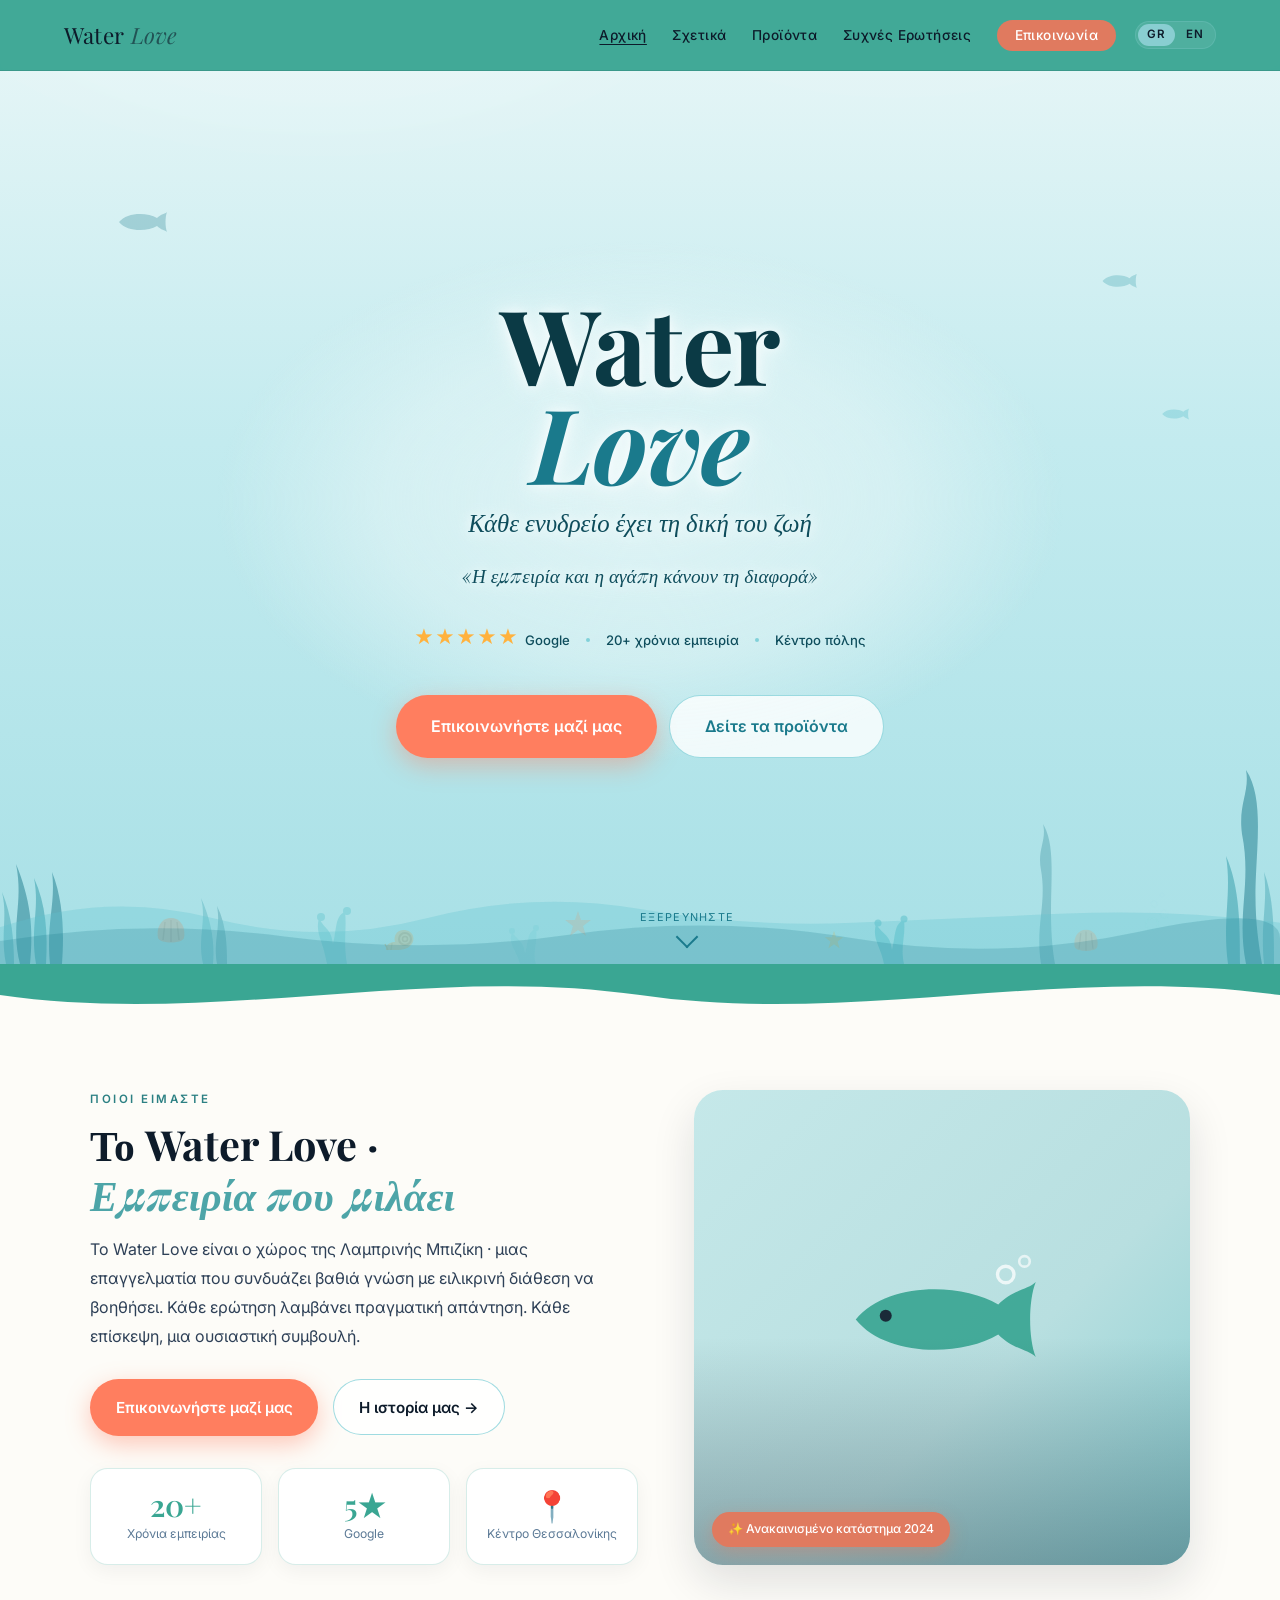
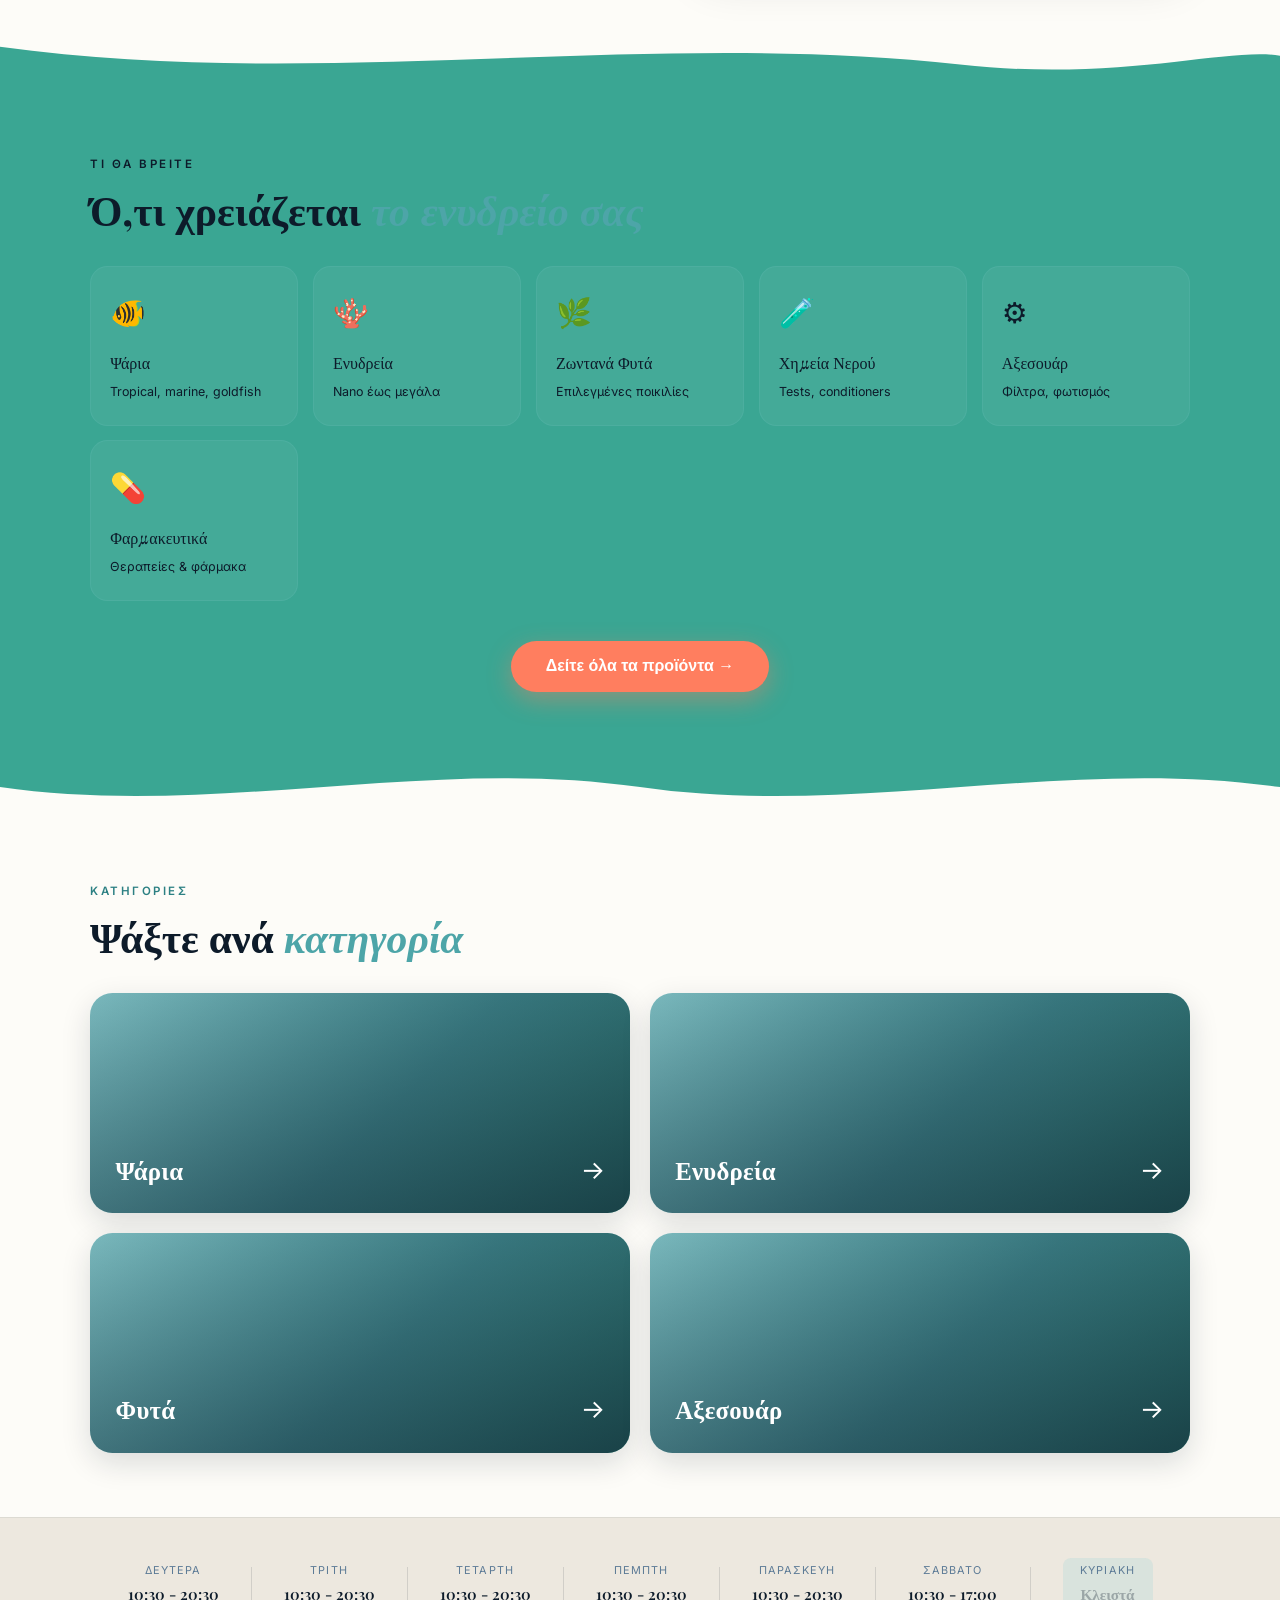
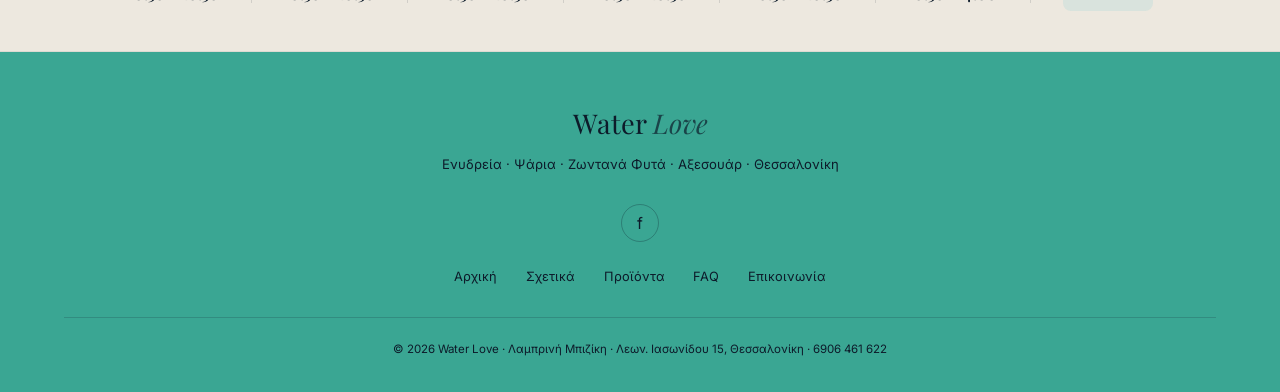
==== commit 17293ce1: "Redesign homepage Who We Are section into two-column layout with stat cards and product/gradient vis" ====
--- a/index.html
+++ b/index.html
@@ -8,7 +8,7 @@
 <link rel="preconnect" href="https://fonts.googleapis.com"/>
 <link rel="preconnect" href="https://fonts.gstatic.com" crossorigin/>
 <link href="https://fonts.googleapis.com/css2?family=Playfair+Display:ital,wght@0,400;0,600;0,700;1,400;1,600&family=Inter:wght@300;400;500;600&display=swap" rel="stylesheet"/>
-<link rel="stylesheet" href="styles.css?v=22"/>
+<link rel="stylesheet" href="styles.css?v=23"/>
 
 </head>
 <body>
@@ -146,25 +146,33 @@
   <!-- Wave -->
   <div class="wave-sep" style="background:var(--jade)"><svg viewBox="0 0 1440 70" xmlns="http://www.w3.org/2000/svg" preserveAspectRatio="none" style="fill:var(--warm)"><path d="M0,35 C240,70 480,0 720,35 C960,70 1200,0 1440,35 L1440,70 L0,70 Z"/></svg></div>
 
-  <!-- Mini about strip -->
-  <section style="background:var(--warm);padding:4rem 5%">
-    <div class="home-split" style="max-width:1100px;margin:0 auto;display:grid;grid-template-columns:1fr 1fr;gap:4rem;align-items:center">
-      <div class="fade-up">
+  <!-- Who we are -->
+  <section class="who" style="padding:4rem 5%">
+    <div class="who-grid">
+      <div class="who-copy fade-up">
         <p class="sec-label" data-i18n="about.label">Ποιοι είμαστε</p>
         <h2 class="sec-title" data-i18n="about.title">Το Water Love ·<br><em>Εμπειρία που μιλάει</em></h2>
-        <p style="color:var(--text2);font-size:.97rem;line-height:1.8;margin-bottom:1.4rem" data-i18n="about.body">Το Water Love είναι ο χώρος της Λαμπρινής Μπιζίκη · μιας επαγγελματία που συνδυάζει βαθιά γνώση με ειλικρινή διάθεση να βοηθήσει. Κάθε ερώτηση λαμβάνει πραγματική απάντηση. Κάθε επίσκεψη, μια ουσιαστική συμβουλή.</p>
-        <div class="home-stats-inline" style="display:flex;gap:2rem;margin-bottom:1.6rem">
-          <div style="text-align:center"><div style="font-family:var(--serif);font-size:2.2rem;color:var(--navy);font-weight:600">20+</div><div style="font-size:.78rem;color:var(--text3)" data-i18n="about.stat1">Χρόνια εμπειρίας</div></div>
-          <div style="text-align:center"><div style="font-family:var(--serif);font-size:2.2rem;color:var(--navy);font-weight:600">⭐5.0</div><div style="font-size:.78rem;color:var(--text3)">Google Reviews</div></div>
-          <div style="text-align:center"><div style="font-family:var(--serif);font-size:2.2rem;color:var(--navy);font-weight:600">630+</div><div style="font-size:.78rem;color:var(--text3)">Facebook Followers</div></div>
+        <p class="who-desc" data-i18n="about.body">Το Water Love είναι ο χώρος της Λαμπρινής Μπιζίκη · μιας επαγγελματία που συνδυάζει βαθιά γνώση με ειλικρινή διάθεση να βοηθήσει. Κάθε ερώτηση λαμβάνει πραγματική απάντηση. Κάθε επίσκεψη, μια ουσιαστική συμβουλή.</p>
+        <div class="who-cta">
+          <a href="contact.html" class="hd-btn hd-btn-primary" data-i18n="about.ctaPrimary">Επικοινωνήστε μαζί μας</a>
+          <a href="about.html" class="hd-btn hd-btn-secondary" data-i18n="about.btn">Η ιστορία μας →</a>
         </div>
-        <button class="hd-btn hd-btn-primary" onclick="location.href='about.html'" data-i18n="about.btn">Η ιστορία μας →</button>
-      </div>
-      <div class="fade-up home-quote" style="background:linear-gradient(135deg,var(--aqua-light),#b8dfe0);border-radius:2rem;padding:2.5rem;text-align:center">
-        <div style="font-size:5rem;margin-bottom:1.2rem">🐠</div>
-        <p style="font-family:var(--serif);font-style:italic;font-size:1.05rem;color:var(--navy);line-height:1.6;margin-bottom:.8rem" data-i18n="about.quote">"Κάθε ψάρι, κάθε φυτό, κάθε ενυδρείο έχει την ιστορία του. Είμαι εδώ για να σας βοηθήσω να τη γράψετε."</p>
-        <span style="font-size:.78rem;color:var(--aqua-text);letter-spacing:.06em" data-i18n="about.quoteAuthor">· Λαμπρινή Μπιζίκη, Ιδιοκτήτρια</span>
-        <div style="margin-top:1.2rem;display:inline-block;background:var(--coral);color:#fff;border-radius:2rem;padding:.4rem 1rem;font-size:.78rem;font-weight:500" data-i18n="about.badge">✨ Ανακαινισμένο κατάστημα 2024</div>
+        <div class="who-stats">
+          <div class="who-stat"><b>20+</b><span data-i18n="about.stat1">Χρόνια εμπειρίας</span></div>
+          <div class="who-stat"><b>5★</b><span data-i18n="about.stat2">Google</span></div>
+          <div class="who-stat"><b>📍</b><span data-i18n="about.stat3">Κέντρο Θεσσαλονίκης</span></div>
+        </div>
+      </div>
+      <div class="who-visual fade-up" id="whoVisual">
+        <div class="who-deco" aria-hidden="true">
+          <svg width="210" height="150" viewBox="0 0 54 40" fill="none">
+            <path d="M4 18 C12 8 32 8 42 14 C46 10 50 10 52 8 C50 13 50 23 52 28 C50 26 46 26 42 22 C32 28 12 28 4 18Z" fill="#3AA693"/>
+            <circle cx="12" cy="17" r="1.6" fill="#0D1B2A"/>
+            <circle cx="44" cy="6" r="2.2" fill="none" stroke="#ffffff" stroke-width=".9" opacity=".8"/>
+            <circle cx="49" cy="2.5" r="1.4" fill="none" stroke="#ffffff" stroke-width=".7" opacity=".7"/>
+          </svg>
+        </div>
+        <span class="who-badge" data-i18n="about.badge">✨ Ανακαινισμένο κατάστημα 2024</span>
       </div>
     </div>
   </section>
@@ -251,7 +259,7 @@
   <p class="f-copy" data-i18n="footer.copy">© 2026 Water Love · Λαμπρινή Μπιζίκη · Λεων. Ιασωνίδου 15, Θεσσαλονίκη · 6906 461 622</p>
 </footer>
 
-<script src="app.js?v=22"></script>
+<script src="app.js?v=23"></script>
 
 <script>
 initPage({hero:true});
--- a/styles.css
+++ b/styles.css
@@ -137,6 +137,36 @@
 .sec-label{font-size:.72rem;letter-spacing:.22em;text-transform:uppercase;color:var(--aqua-text);font-weight:600;margin-bottom:.6rem}
 .sec-title{font-family:var(--serif);font-size:clamp(1.7rem,4vw,2.6rem);color:var(--navy);line-height:1.2;margin-bottom:.9rem}
 .sec-title em{font-style:italic;color:var(--aqua-dark)}
+
+/* ── HOME · WHO WE ARE ── */
+.who{background:var(--warm)}
+.who-grid{max-width:1100px;margin:0 auto;display:grid;grid-template-columns:1.05fr .95fr;gap:3.5rem;align-items:stretch}
+.who-copy{align-self:center}
+.who-copy .sec-title{margin-bottom:1rem}
+.who-desc{color:var(--text2);font-size:1rem;line-height:1.8;margin-bottom:1.8rem;max-width:520px}
+.who-cta{display:flex;flex-wrap:wrap;gap:.9rem;margin-bottom:2rem}
+.who-cta .hd-btn{padding:.9rem 1.6rem;font-size:.95rem}
+.who-stats{display:grid;grid-template-columns:repeat(3,1fr);gap:1rem}
+.who-stat{background:#fff;border:1px solid rgba(58,166,147,.2);border-radius:1.1rem;padding:1.3rem 1rem;text-align:center;box-shadow:0 6px 20px rgba(13,27,42,.05)}
+.who-stat b{display:block;font-family:var(--serif);font-size:1.9rem;font-weight:600;color:var(--jade);line-height:1;margin-bottom:.4rem}
+.who-stat span{display:block;font-size:.76rem;color:var(--text3);line-height:1.35}
+.who-visual{position:relative;border-radius:1.8rem;overflow:hidden;min-height:430px;background:linear-gradient(135deg,var(--aqua-light) 0%,#b8dfe0 60%,var(--aqua) 100%);box-shadow:0 18px 44px rgba(13,27,42,.12)}
+.who-visual.has-photo{background-size:cover;background-position:center}
+.who-visual::after{content:'';position:absolute;inset:0;background:linear-gradient(180deg,transparent 52%,rgba(13,27,42,.3) 100%)}
+.who-deco{position:absolute;inset:0;display:flex;align-items:center;justify-content:center;pointer-events:none;opacity:.92}
+.who-visual.has-photo .who-deco{display:none}
+.who-badge{position:absolute;left:1.1rem;bottom:1.1rem;z-index:2;display:inline-flex;align-items:center;gap:.4rem;background:var(--coral);color:#fff;border-radius:2rem;padding:.45rem 1rem;font-size:.76rem;font-weight:500;box-shadow:0 6px 18px rgba(224,122,95,.4)}
+@media(max-width:820px){
+  .who-grid{grid-template-columns:1fr;gap:2rem}
+  .who-visual{min-height:260px;order:2}
+  .who-stats{gap:.7rem}
+  .who-stat b{font-size:1.6rem}
+}
+@media(max-width:400px){
+  .who-stat{padding:1rem .5rem}
+  .who-stat b{font-size:1.35rem}
+  .who-stat span{font-size:.68rem}
+}
 
 /* ── HOME CATEGORY TILES ── */
 .cat-tiles-sec{background:var(--warm);padding:4rem 5%}
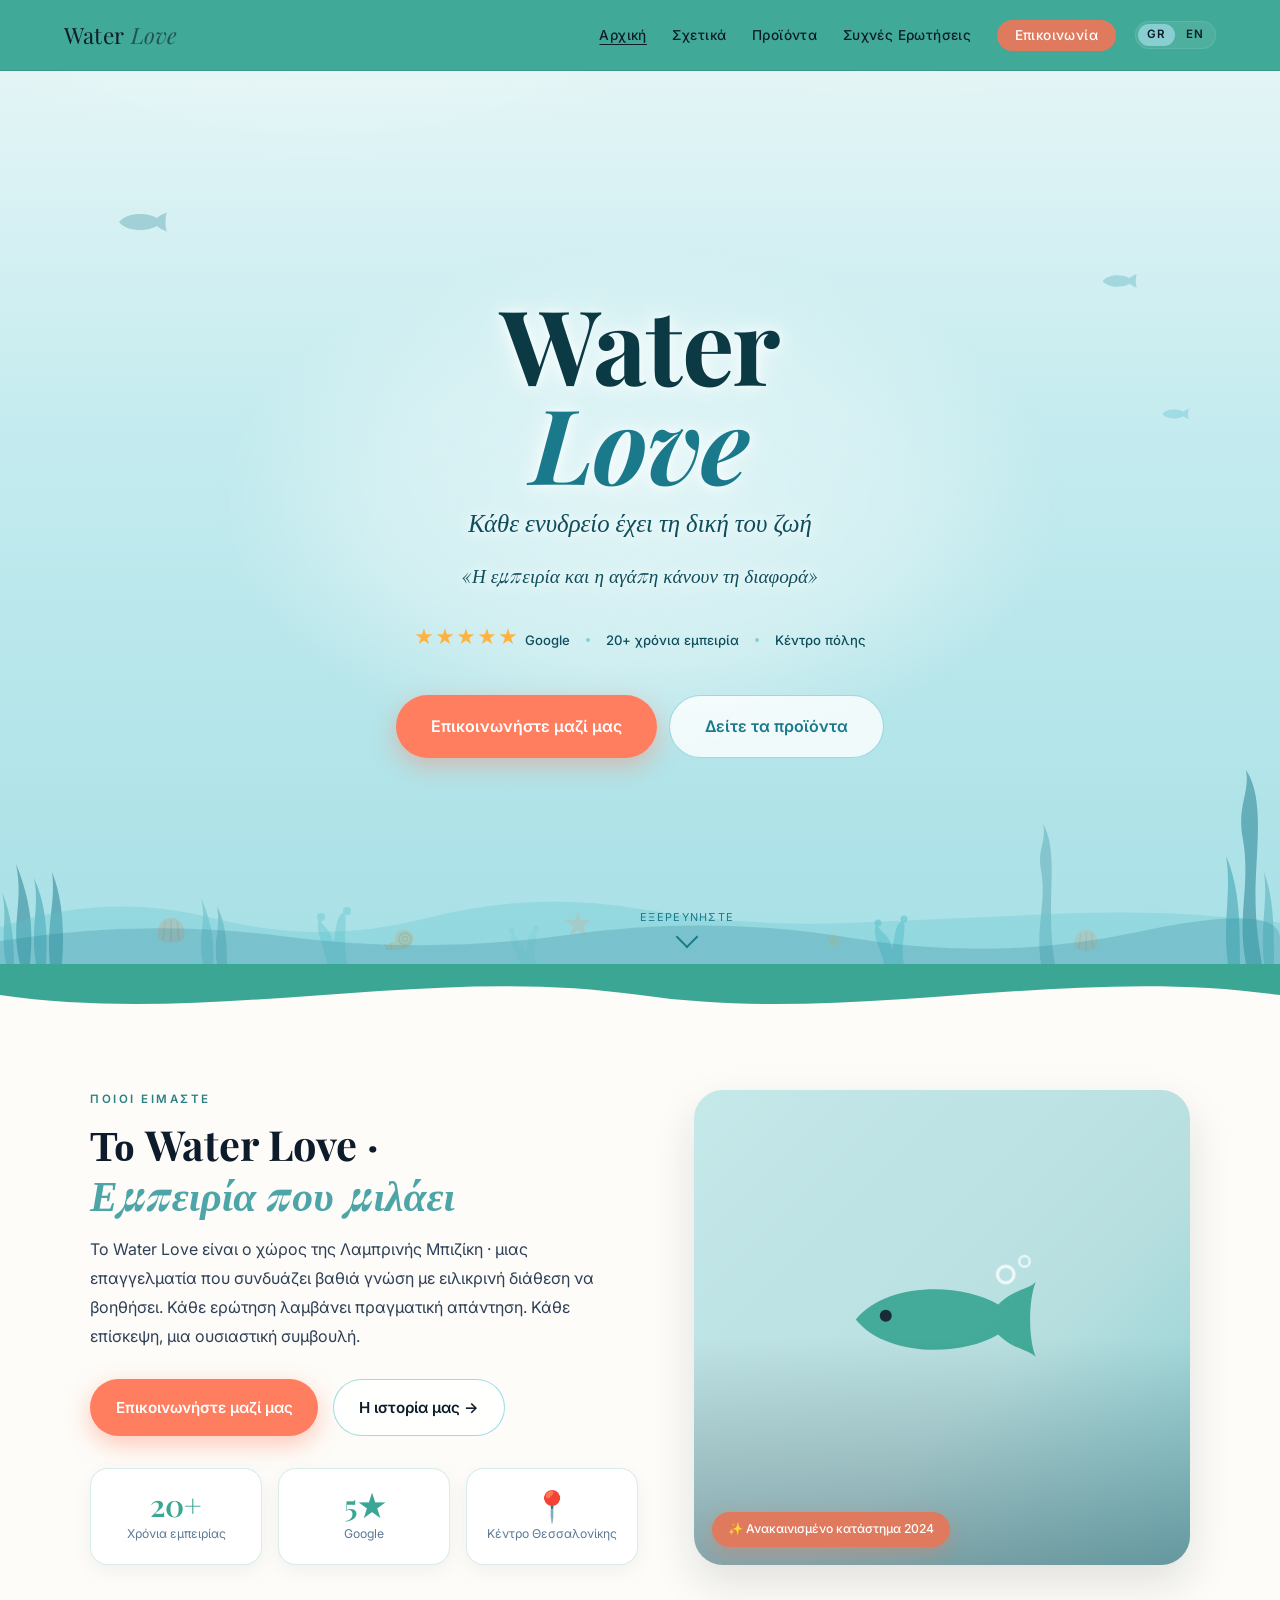
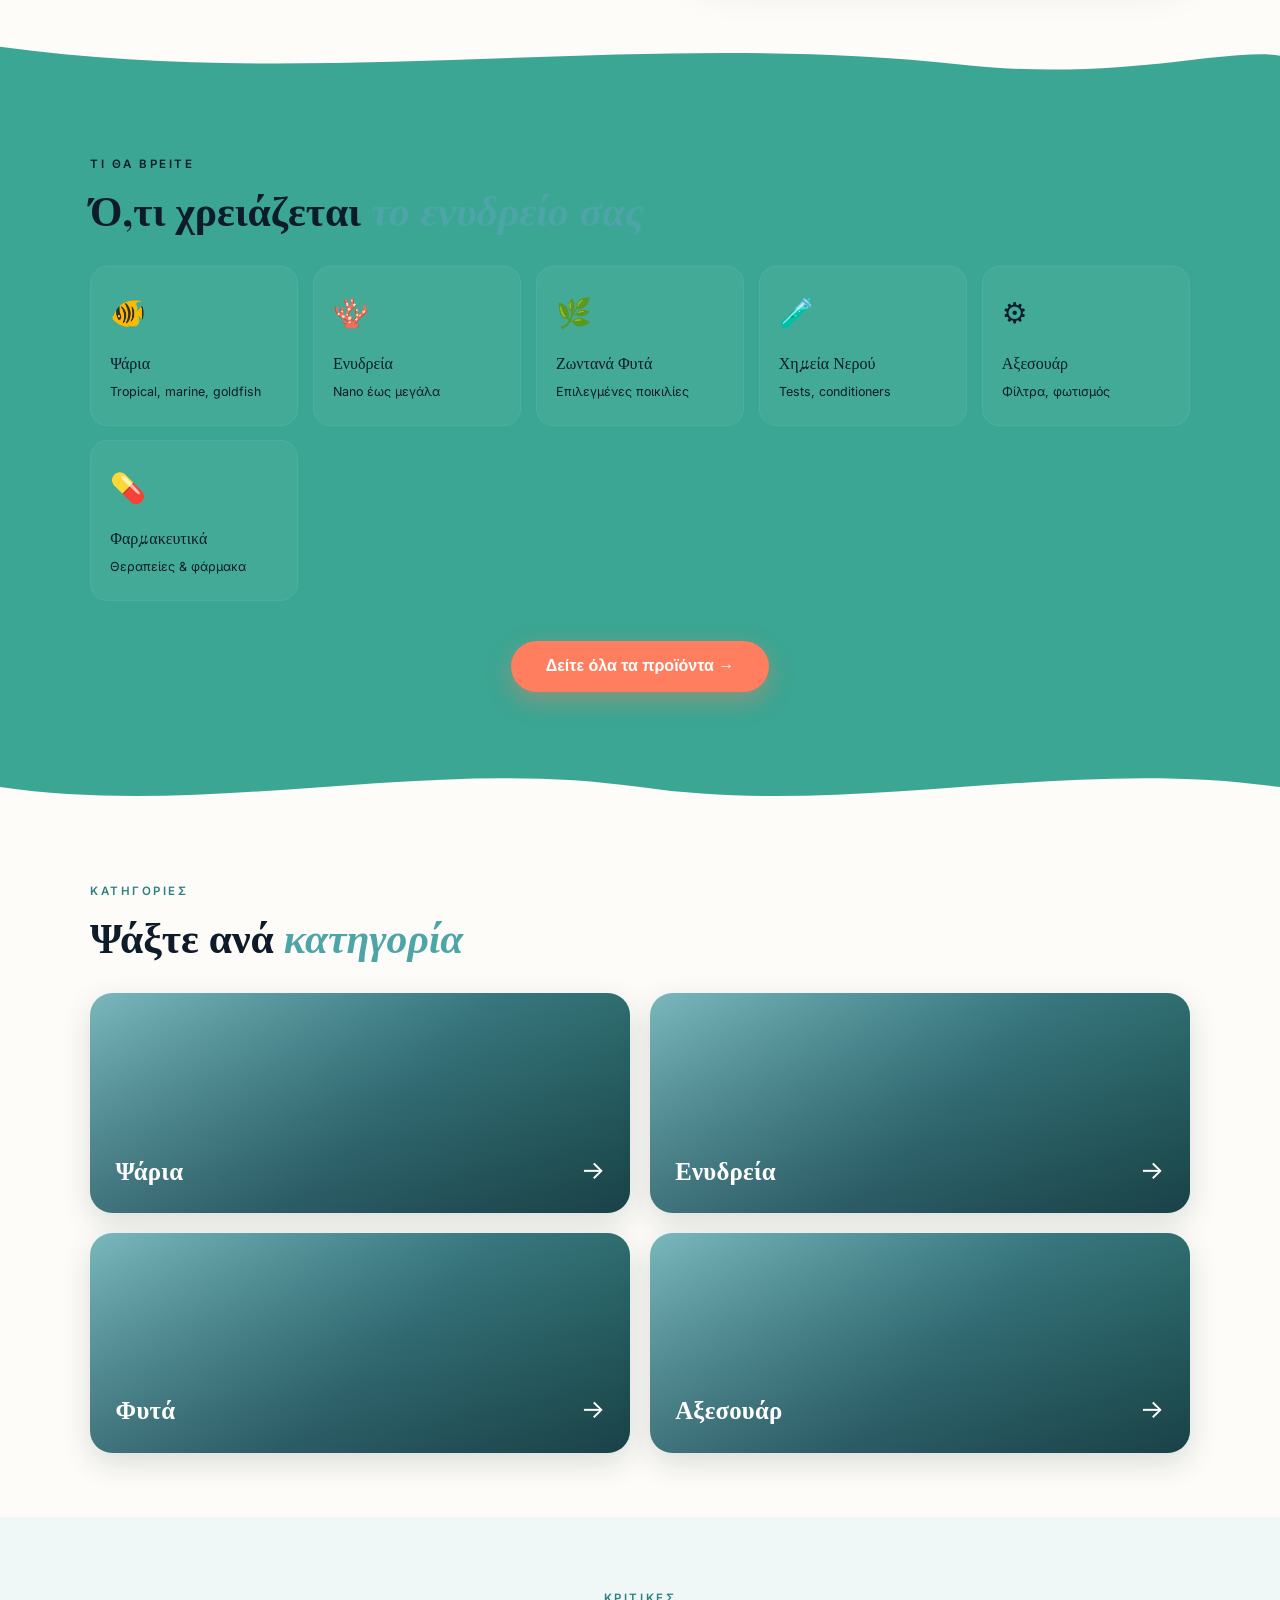
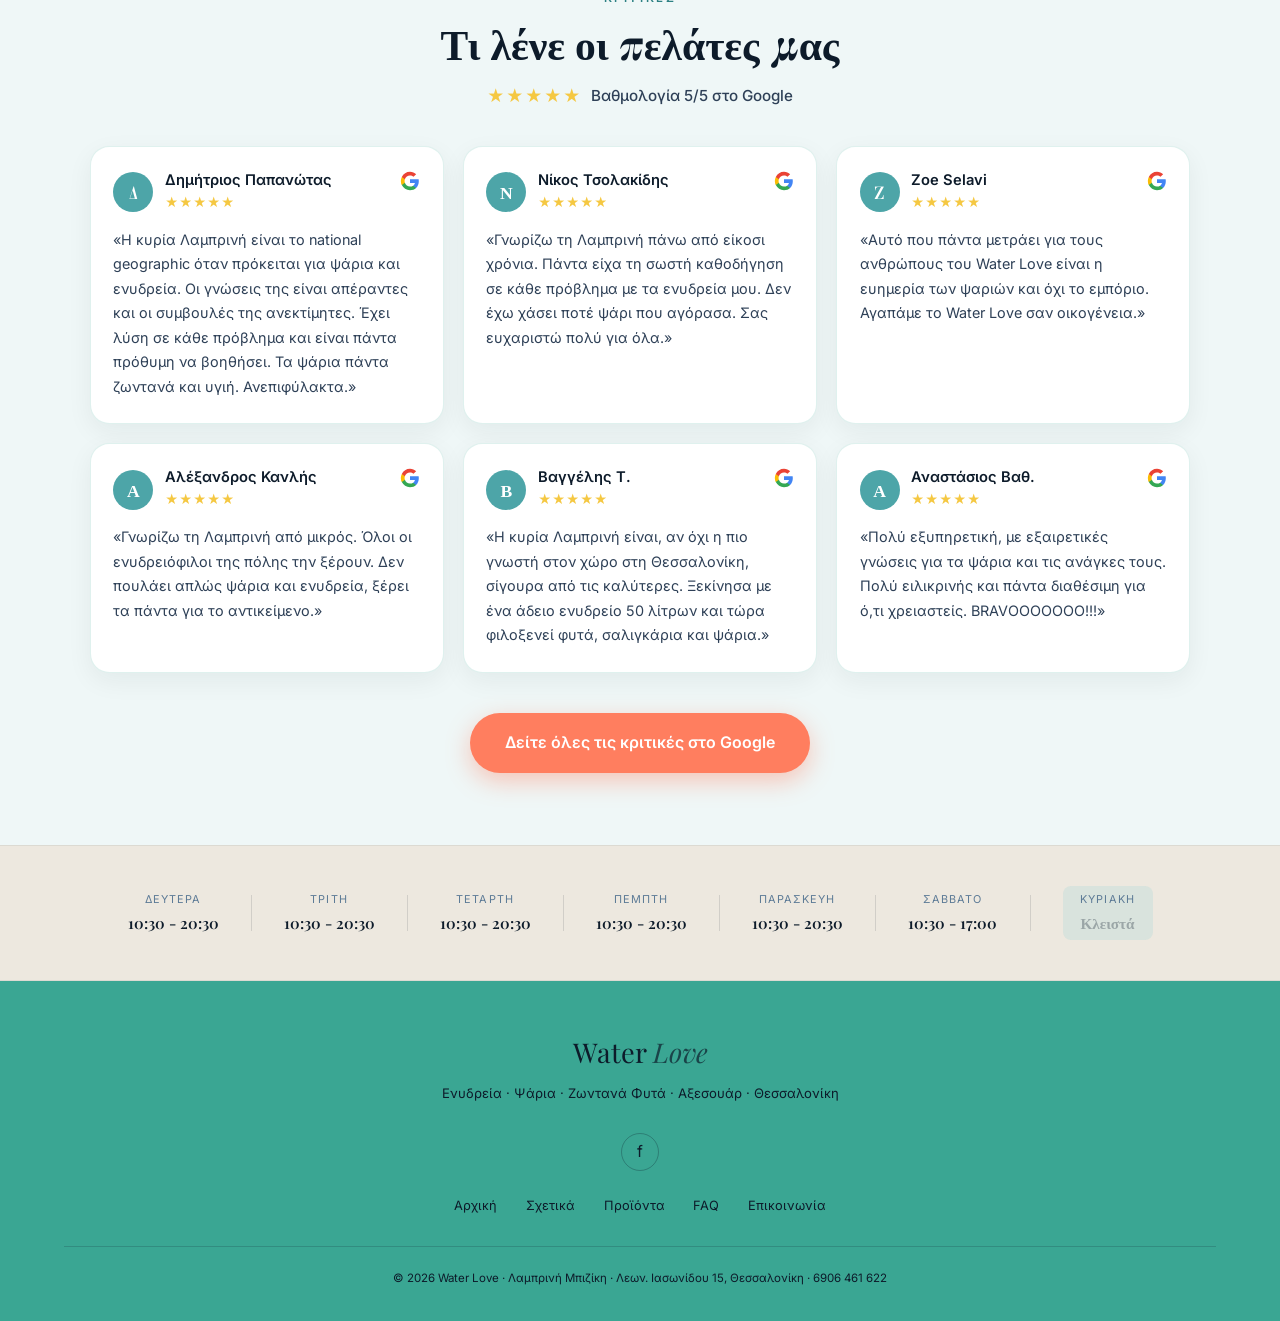
==== commit 860de041: "Add Google reviews section with real customer reviews near homepage bottom" ====
--- a/index.html
+++ b/index.html
@@ -8,7 +8,7 @@
 <link rel="preconnect" href="https://fonts.googleapis.com"/>
 <link rel="preconnect" href="https://fonts.gstatic.com" crossorigin/>
 <link href="https://fonts.googleapis.com/css2?family=Playfair+Display:ital,wght@0,400;0,600;0,700;1,400;1,600&family=Inter:wght@300;400;500;600&display=swap" rel="stylesheet"/>
-<link rel="stylesheet" href="styles.css?v=23"/>
+<link rel="stylesheet" href="styles.css?v=24"/>
 
 </head>
 <body>
@@ -227,6 +227,71 @@
       </div>
     </div>
   </section>
+
+  <!-- Google reviews -->
+  <section class="reviews">
+    <div class="reviews-inner">
+      <p class="sec-label fade-up" data-i18n="rev.label">Κριτικές</p>
+      <h2 class="sec-title fade-up" data-i18n="rev.title">Τι λένε οι πελάτες μας</h2>
+      <div class="rev-rating fade-up">
+        <span class="rev-stars">★★★★★</span>
+        <span class="rev-rating-txt" data-i18n="rev.rating">Βαθμολογία 5/5 στο Google</span>
+      </div>
+      <div class="rev-grid fade-up">
+        <article class="rev-card">
+          <div class="rev-top">
+            <span class="rev-avatar">Δ</span>
+            <span class="rev-meta"><span class="rev-name">Δημήτριος Παπανώτας</span><span class="rev-stars sm">★★★★★</span></span>
+            <svg class="rev-g" viewBox="0 0 48 48" width="20" height="20" aria-label="Google" role="img"><path fill="#4285F4" d="M45.12 24.5c0-1.56-.14-3.06-.4-4.5H24v8.51h11.84c-.51 2.75-2.06 5.08-4.39 6.64v5.52h7.11c4.16-3.83 6.56-9.47 6.56-16.17z"/><path fill="#34A853" d="M24 46c5.94 0 10.92-1.97 14.56-5.33l-7.11-5.52c-1.97 1.32-4.49 2.1-7.45 2.1-5.73 0-10.58-3.87-12.31-9.07H4.34v5.7C7.96 41.07 15.4 46 24 46z"/><path fill="#FBBC05" d="M11.69 28.18C11.25 26.86 11 25.45 11 24s.25-2.86.69-4.18v-5.7H4.34C2.85 17.09 2 20.45 2 24s.85 6.91 2.34 9.88l7.35-5.7z"/><path fill="#EA4335" d="M24 10.75c3.23 0 6.13 1.11 8.41 3.29l6.31-6.31C34.91 4.18 29.93 2 24 2 15.4 2 7.96 6.93 4.34 14.12l7.35 5.7c1.73-5.2 6.58-9.07 12.31-9.07z"/></svg>
+          </div>
+          <p class="rev-text">«Η κυρία Λαμπρινή είναι το national geographic όταν πρόκειται για ψάρια και ενυδρεία. Οι γνώσεις της είναι απέραντες και οι συμβουλές της ανεκτίμητες. Έχει λύση σε κάθε πρόβλημα και είναι πάντα πρόθυμη να βοηθήσει. Τα ψάρια πάντα ζωντανά και υγιή. Ανεπιφύλακτα.»</p>
+        </article>
+        <article class="rev-card">
+          <div class="rev-top">
+            <span class="rev-avatar">Ν</span>
+            <span class="rev-meta"><span class="rev-name">Νίκος Τσολακίδης</span><span class="rev-stars sm">★★★★★</span></span>
+            <svg class="rev-g" viewBox="0 0 48 48" width="20" height="20" aria-label="Google" role="img"><path fill="#4285F4" d="M45.12 24.5c0-1.56-.14-3.06-.4-4.5H24v8.51h11.84c-.51 2.75-2.06 5.08-4.39 6.64v5.52h7.11c4.16-3.83 6.56-9.47 6.56-16.17z"/><path fill="#34A853" d="M24 46c5.94 0 10.92-1.97 14.56-5.33l-7.11-5.52c-1.97 1.32-4.49 2.1-7.45 2.1-5.73 0-10.58-3.87-12.31-9.07H4.34v5.7C7.96 41.07 15.4 46 24 46z"/><path fill="#FBBC05" d="M11.69 28.18C11.25 26.86 11 25.45 11 24s.25-2.86.69-4.18v-5.7H4.34C2.85 17.09 2 20.45 2 24s.85 6.91 2.34 9.88l7.35-5.7z"/><path fill="#EA4335" d="M24 10.75c3.23 0 6.13 1.11 8.41 3.29l6.31-6.31C34.91 4.18 29.93 2 24 2 15.4 2 7.96 6.93 4.34 14.12l7.35 5.7c1.73-5.2 6.58-9.07 12.31-9.07z"/></svg>
+          </div>
+          <p class="rev-text">«Γνωρίζω τη Λαμπρινή πάνω από είκοσι χρόνια. Πάντα είχα τη σωστή καθοδήγηση σε κάθε πρόβλημα με τα ενυδρεία μου. Δεν έχω χάσει ποτέ ψάρι που αγόρασα. Σας ευχαριστώ πολύ για όλα.»</p>
+        </article>
+        <article class="rev-card">
+          <div class="rev-top">
+            <span class="rev-avatar">Z</span>
+            <span class="rev-meta"><span class="rev-name">Zoe Selavi</span><span class="rev-stars sm">★★★★★</span></span>
+            <svg class="rev-g" viewBox="0 0 48 48" width="20" height="20" aria-label="Google" role="img"><path fill="#4285F4" d="M45.12 24.5c0-1.56-.14-3.06-.4-4.5H24v8.51h11.84c-.51 2.75-2.06 5.08-4.39 6.64v5.52h7.11c4.16-3.83 6.56-9.47 6.56-16.17z"/><path fill="#34A853" d="M24 46c5.94 0 10.92-1.97 14.56-5.33l-7.11-5.52c-1.97 1.32-4.49 2.1-7.45 2.1-5.73 0-10.58-3.87-12.31-9.07H4.34v5.7C7.96 41.07 15.4 46 24 46z"/><path fill="#FBBC05" d="M11.69 28.18C11.25 26.86 11 25.45 11 24s.25-2.86.69-4.18v-5.7H4.34C2.85 17.09 2 20.45 2 24s.85 6.91 2.34 9.88l7.35-5.7z"/><path fill="#EA4335" d="M24 10.75c3.23 0 6.13 1.11 8.41 3.29l6.31-6.31C34.91 4.18 29.93 2 24 2 15.4 2 7.96 6.93 4.34 14.12l7.35 5.7c1.73-5.2 6.58-9.07 12.31-9.07z"/></svg>
+          </div>
+          <p class="rev-text">«Αυτό που πάντα μετράει για τους ανθρώπους του Water Love είναι η ευημερία των ψαριών και όχι το εμπόριο. Αγαπάμε το Water Love σαν οικογένεια.»</p>
+        </article>
+        <article class="rev-card">
+          <div class="rev-top">
+            <span class="rev-avatar">Α</span>
+            <span class="rev-meta"><span class="rev-name">Αλέξανδρος Κανλής</span><span class="rev-stars sm">★★★★★</span></span>
+            <svg class="rev-g" viewBox="0 0 48 48" width="20" height="20" aria-label="Google" role="img"><path fill="#4285F4" d="M45.12 24.5c0-1.56-.14-3.06-.4-4.5H24v8.51h11.84c-.51 2.75-2.06 5.08-4.39 6.64v5.52h7.11c4.16-3.83 6.56-9.47 6.56-16.17z"/><path fill="#34A853" d="M24 46c5.94 0 10.92-1.97 14.56-5.33l-7.11-5.52c-1.97 1.32-4.49 2.1-7.45 2.1-5.73 0-10.58-3.87-12.31-9.07H4.34v5.7C7.96 41.07 15.4 46 24 46z"/><path fill="#FBBC05" d="M11.69 28.18C11.25 26.86 11 25.45 11 24s.25-2.86.69-4.18v-5.7H4.34C2.85 17.09 2 20.45 2 24s.85 6.91 2.34 9.88l7.35-5.7z"/><path fill="#EA4335" d="M24 10.75c3.23 0 6.13 1.11 8.41 3.29l6.31-6.31C34.91 4.18 29.93 2 24 2 15.4 2 7.96 6.93 4.34 14.12l7.35 5.7c1.73-5.2 6.58-9.07 12.31-9.07z"/></svg>
+          </div>
+          <p class="rev-text">«Γνωρίζω τη Λαμπρινή από μικρός. Όλοι οι ενυδρειόφιλοι της πόλης την ξέρουν. Δεν πουλάει απλώς ψάρια και ενυδρεία, ξέρει τα πάντα για το αντικείμενο.»</p>
+        </article>
+        <article class="rev-card">
+          <div class="rev-top">
+            <span class="rev-avatar">Β</span>
+            <span class="rev-meta"><span class="rev-name">Βαγγέλης Τ.</span><span class="rev-stars sm">★★★★★</span></span>
+            <svg class="rev-g" viewBox="0 0 48 48" width="20" height="20" aria-label="Google" role="img"><path fill="#4285F4" d="M45.12 24.5c0-1.56-.14-3.06-.4-4.5H24v8.51h11.84c-.51 2.75-2.06 5.08-4.39 6.64v5.52h7.11c4.16-3.83 6.56-9.47 6.56-16.17z"/><path fill="#34A853" d="M24 46c5.94 0 10.92-1.97 14.56-5.33l-7.11-5.52c-1.97 1.32-4.49 2.1-7.45 2.1-5.73 0-10.58-3.87-12.31-9.07H4.34v5.7C7.96 41.07 15.4 46 24 46z"/><path fill="#FBBC05" d="M11.69 28.18C11.25 26.86 11 25.45 11 24s.25-2.86.69-4.18v-5.7H4.34C2.85 17.09 2 20.45 2 24s.85 6.91 2.34 9.88l7.35-5.7z"/><path fill="#EA4335" d="M24 10.75c3.23 0 6.13 1.11 8.41 3.29l6.31-6.31C34.91 4.18 29.93 2 24 2 15.4 2 7.96 6.93 4.34 14.12l7.35 5.7c1.73-5.2 6.58-9.07 12.31-9.07z"/></svg>
+          </div>
+          <p class="rev-text">«Η κυρία Λαμπρινή είναι, αν όχι η πιο γνωστή στον χώρο στη Θεσσαλονίκη, σίγουρα από τις καλύτερες. Ξεκίνησα με ένα άδειο ενυδρείο 50 λίτρων και τώρα φιλοξενεί φυτά, σαλιγκάρια και ψάρια.»</p>
+        </article>
+        <article class="rev-card">
+          <div class="rev-top">
+            <span class="rev-avatar">Α</span>
+            <span class="rev-meta"><span class="rev-name">Αναστάσιος Βαθ.</span><span class="rev-stars sm">★★★★★</span></span>
+            <svg class="rev-g" viewBox="0 0 48 48" width="20" height="20" aria-label="Google" role="img"><path fill="#4285F4" d="M45.12 24.5c0-1.56-.14-3.06-.4-4.5H24v8.51h11.84c-.51 2.75-2.06 5.08-4.39 6.64v5.52h7.11c4.16-3.83 6.56-9.47 6.56-16.17z"/><path fill="#34A853" d="M24 46c5.94 0 10.92-1.97 14.56-5.33l-7.11-5.52c-1.97 1.32-4.49 2.1-7.45 2.1-5.73 0-10.58-3.87-12.31-9.07H4.34v5.7C7.96 41.07 15.4 46 24 46z"/><path fill="#FBBC05" d="M11.69 28.18C11.25 26.86 11 25.45 11 24s.25-2.86.69-4.18v-5.7H4.34C2.85 17.09 2 20.45 2 24s.85 6.91 2.34 9.88l7.35-5.7z"/><path fill="#EA4335" d="M24 10.75c3.23 0 6.13 1.11 8.41 3.29l6.31-6.31C34.91 4.18 29.93 2 24 2 15.4 2 7.96 6.93 4.34 14.12l7.35 5.7c1.73-5.2 6.58-9.07 12.31-9.07z"/></svg>
+          </div>
+          <p class="rev-text">«Πολύ εξυπηρετική, με εξαιρετικές γνώσεις για τα ψάρια και τις ανάγκες τους. Πολύ ειλικρινής και πάντα διαθέσιμη για ό,τι χρειαστείς. BRAVOOOOOOO!!!»</p>
+        </article>
+      </div>
+      <div class="rev-cta fade-up">
+        <a href="https://www.google.com/maps/place/Water+Love+Ενυδρεία/@40.6350171,22.9451898,17z/data=!4m8!3m7!1s0x14a839aa5c1f0cfd:0x859c1b84e7959fb0!8m2!3d40.6350172!4d22.9500607!9m1!1b1!16s%2Fg%2F11bzx25b92" target="_blank" rel="noopener" class="hd-btn hd-btn-primary" data-i18n="rev.btn">Δείτε όλες τις κριτικές στο Google</a>
+      </div>
+    </div>
+  </section>
 </div>
 <div id="hoursBar" class="hours-bar">
   <div class="h-item" id="hMon"><div class="day" data-i18n="hours.mon">Δευτέρα</div><div class="time">10:30 - 20:30</div></div>
@@ -259,7 +324,7 @@
   <p class="f-copy" data-i18n="footer.copy">© 2026 Water Love · Λαμπρινή Μπιζίκη · Λεων. Ιασωνίδου 15, Θεσσαλονίκη · 6906 461 622</p>
 </footer>
 
-<script src="app.js?v=23"></script>
+<script src="app.js?v=24"></script>
 
 <script>
 initPage({hero:true});
--- a/styles.css
+++ b/styles.css
@@ -167,6 +167,23 @@
   .who-stat b{font-size:1.35rem}
   .who-stat span{font-size:.68rem}
 }
+
+/* ── HOME · GOOGLE REVIEWS ── */
+.reviews{background:#EFF7F7;padding:4.5rem 5%}
+.reviews-inner{max-width:1100px;margin:0 auto;text-align:center}
+.rev-rating{display:inline-flex;align-items:center;gap:.55rem;margin-bottom:2.2rem;font-size:.95rem;color:var(--text2);font-weight:500}
+.rev-rating .rev-stars{color:#F5C842;letter-spacing:2px;font-size:1.05rem}
+.rev-grid{display:grid;grid-template-columns:repeat(3,1fr);gap:1.2rem;text-align:left;margin-bottom:2.5rem}
+.rev-card{background:#fff;border:1px solid rgba(58,166,147,.16);border-radius:1.2rem;padding:1.5rem 1.4rem;box-shadow:0 8px 26px rgba(13,27,42,.06);display:flex;flex-direction:column}
+.rev-top{display:flex;align-items:center;gap:.7rem;margin-bottom:.9rem}
+.rev-avatar{width:40px;height:40px;border-radius:50%;background:var(--aqua-dark);color:#fff;font-family:var(--serif);font-size:1.1rem;font-weight:600;display:flex;align-items:center;justify-content:center;flex-shrink:0}
+.rev-meta{display:flex;flex-direction:column;gap:.15rem;min-width:0}
+.rev-name{font-weight:600;font-size:.92rem;color:var(--navy);line-height:1.25}
+.rev-stars.sm{color:#F5C842;font-size:.8rem;letter-spacing:1px}
+.rev-g{margin-left:auto;flex-shrink:0;align-self:flex-start}
+.rev-text{font-size:.9rem;line-height:1.7;color:var(--text2);margin:0}
+@media(max-width:860px){.rev-grid{grid-template-columns:1fr 1fr}}
+@media(max-width:560px){.rev-grid{grid-template-columns:1fr}}
 
 /* ── HOME CATEGORY TILES ── */
 .cat-tiles-sec{background:var(--warm);padding:4rem 5%}
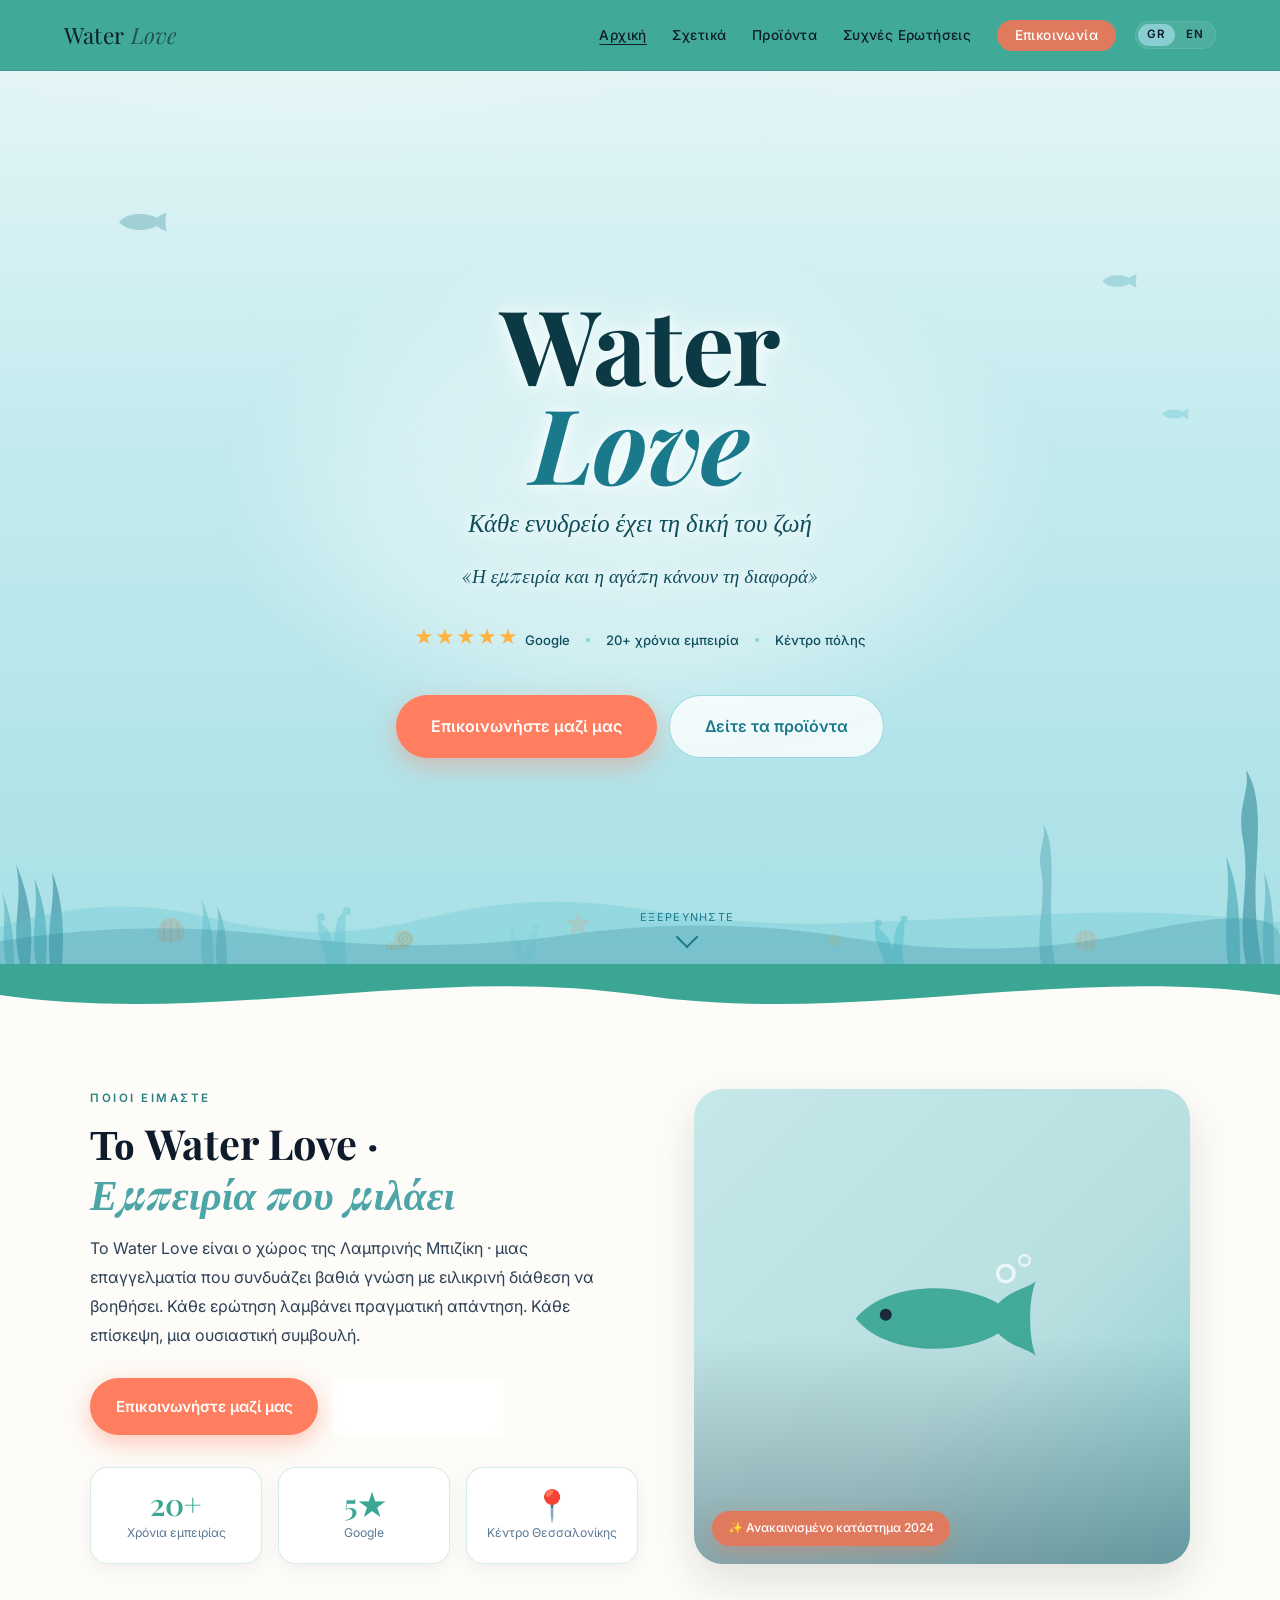
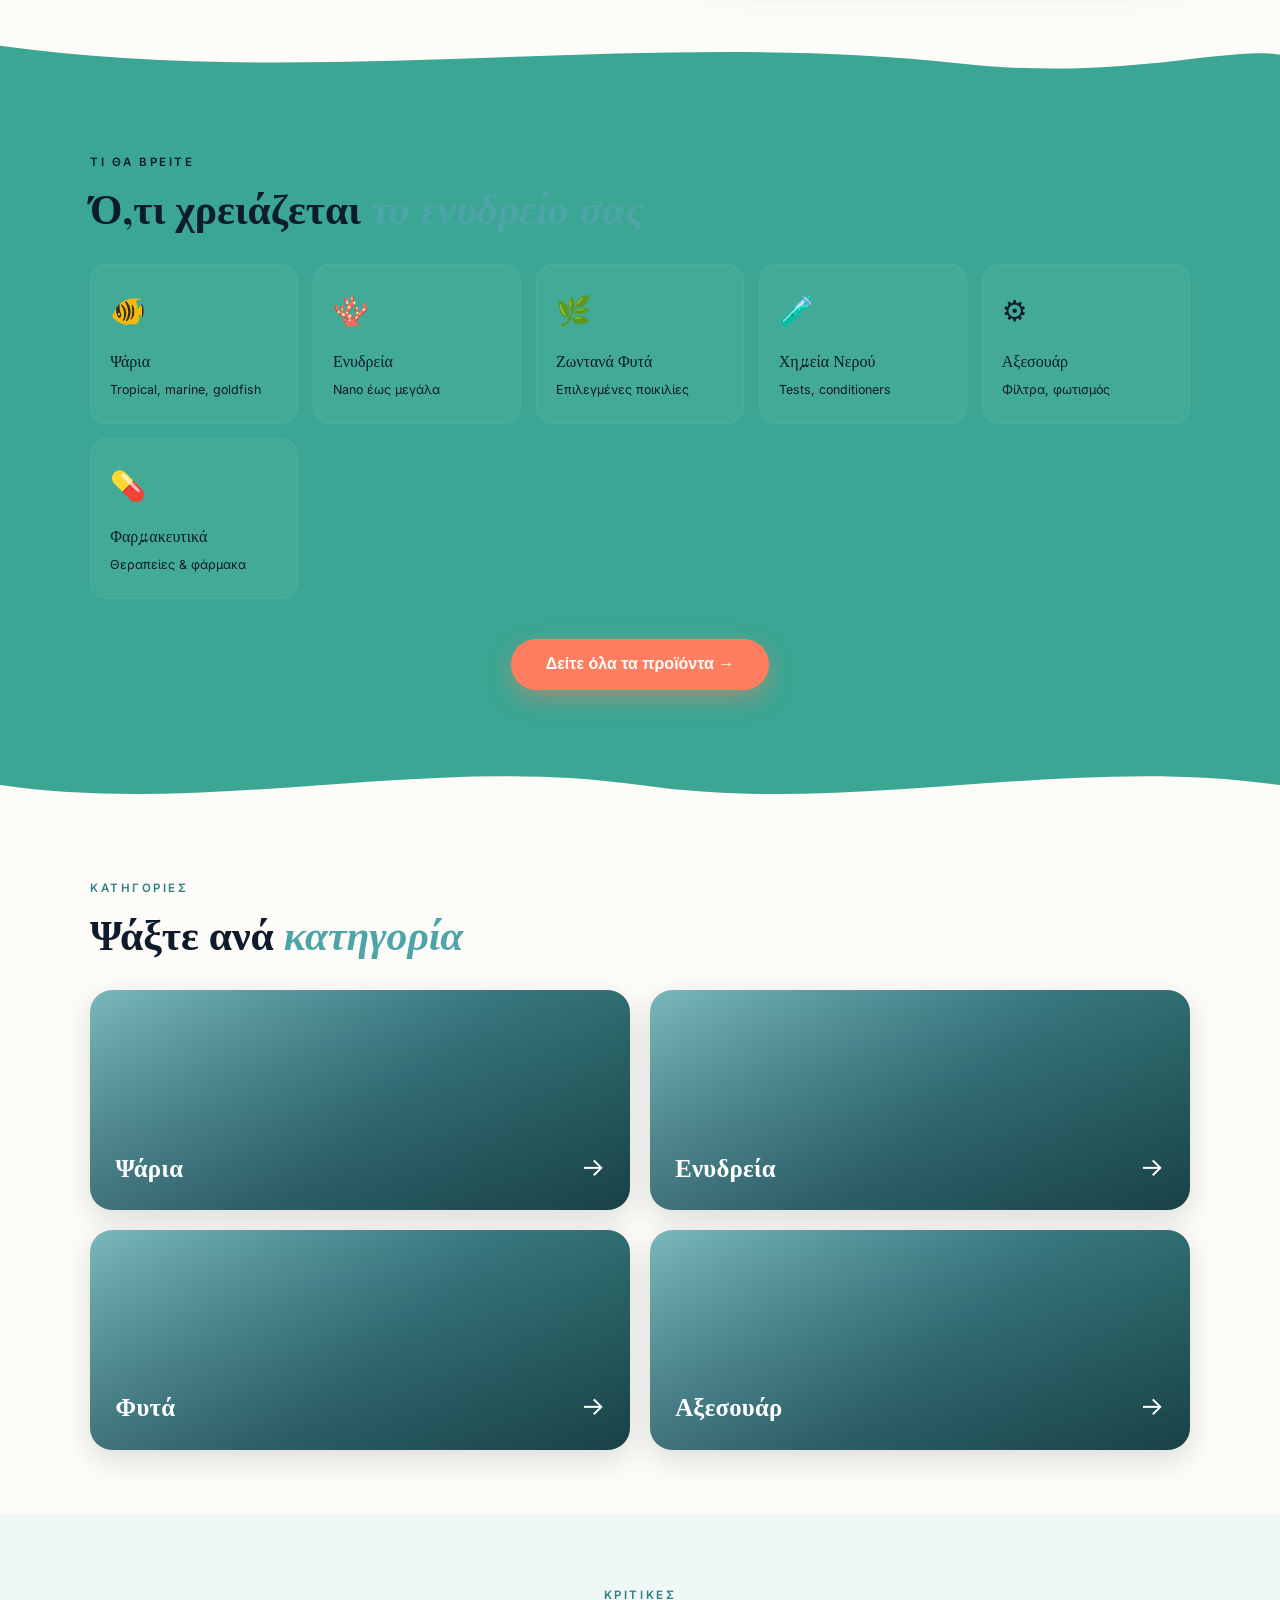
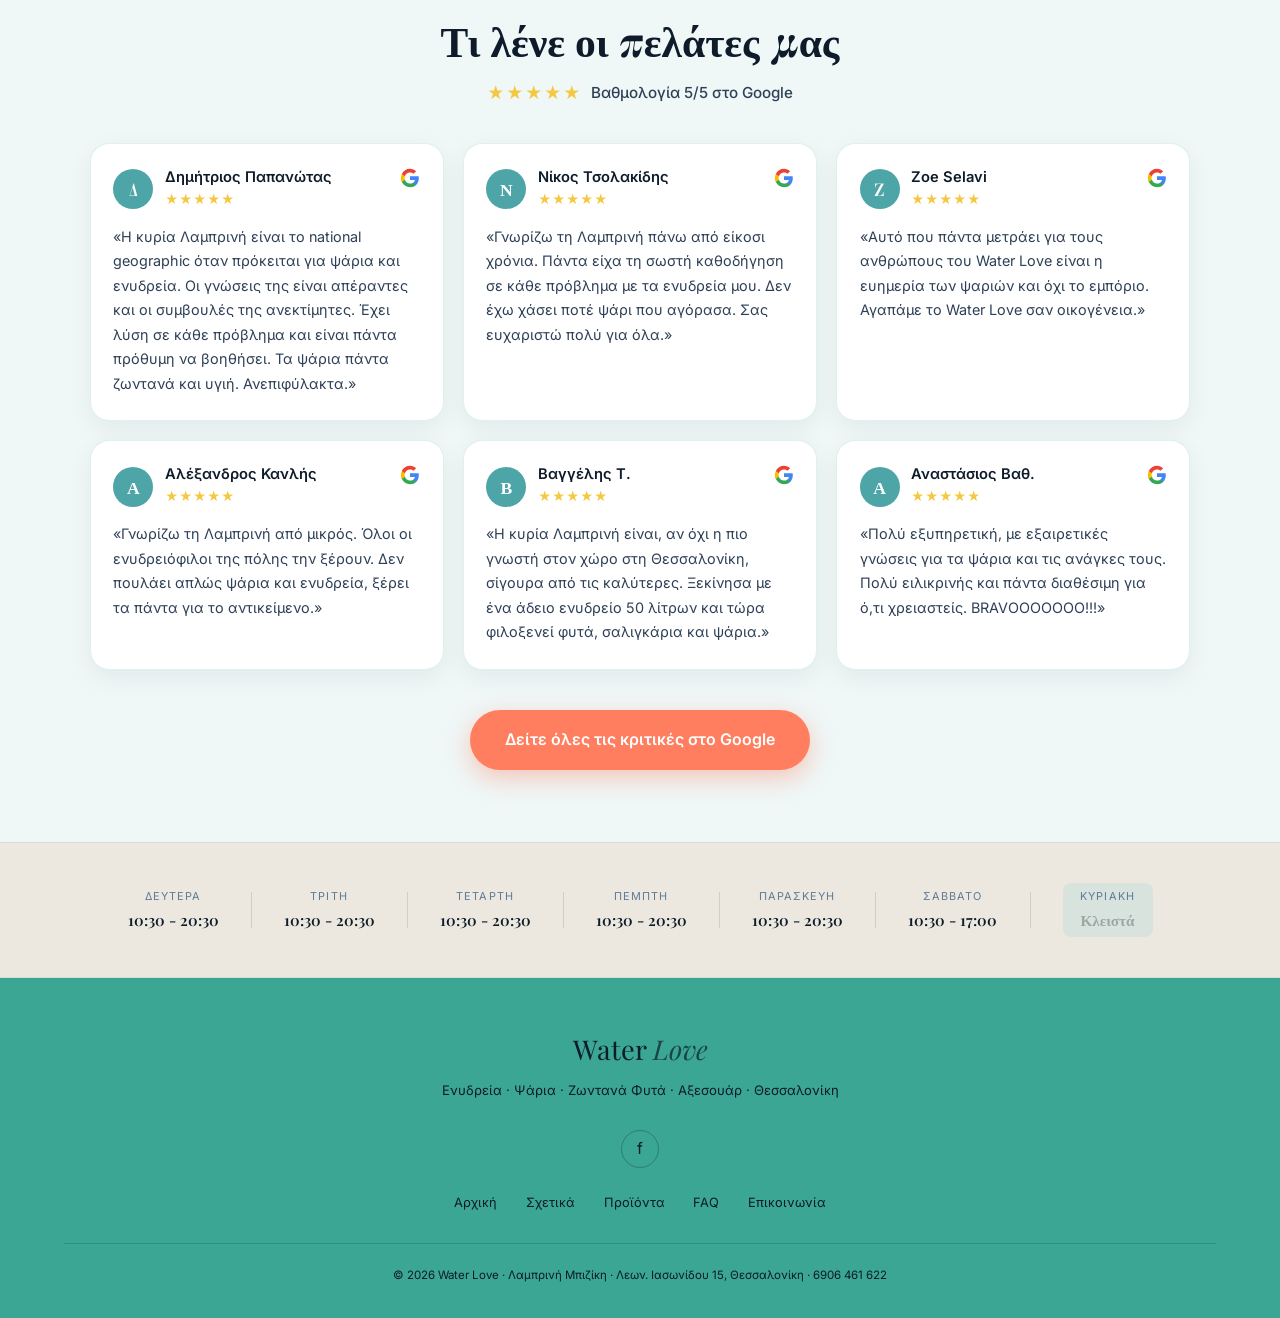
==== commit a11bff1e: "Remove hairline under homepage jade strip; add staggered reveal and hover animation to category card" ====
--- a/index.html
+++ b/index.html
@@ -8,7 +8,7 @@
 <link rel="preconnect" href="https://fonts.googleapis.com"/>
 <link rel="preconnect" href="https://fonts.gstatic.com" crossorigin/>
 <link href="https://fonts.googleapis.com/css2?family=Playfair+Display:ital,wght@0,400;0,600;0,700;1,400;1,600&family=Inter:wght@300;400;500;600&display=swap" rel="stylesheet"/>
-<link rel="stylesheet" href="styles.css?v=24"/>
+<link rel="stylesheet" href="styles.css?v=25"/>
 
 </head>
 <body>
@@ -183,13 +183,13 @@
     <div style="max-width:1100px;margin:0 auto">
       <p class="sec-label" style="color:var(--jade-ink)" data-i18n="prod.label">Τι θα βρείτε</p>
       <h2 class="sec-title" style="color:var(--jade-ink)" data-i18n="prod.title">Ό,τι χρειάζεται <em>το ενυδρείο σας</em></h2>
-      <div id="home-cats-grid" style="display:grid;grid-template-columns:repeat(auto-fill,minmax(180px,1fr));gap:.9rem;margin-top:2rem">
-        <div onclick="location.href='products.html'" style="background:rgba(255,255,255,.05);border:1px solid rgba(137,206,209,.12);border-radius:1.1rem;padding:1.4rem 1.2rem;cursor:pointer;transition:all .2s" onmouseover="this.style.background='rgba(137,206,209,.1)'" onmouseout="this.style.background='rgba(255,255,255,.05)'"><div style="font-size:1.8rem;margin-bottom:.7rem">🐠</div><div style="font-family:var(--serif);color:var(--jade-ink);font-size:1rem;margin-bottom:.3rem;font-weight:500" data-i18n="prod.cat1Name">Ψάρια</div><div style="font-size:.78rem;color:var(--jade-ink)" data-i18n="prod.cat1Desc">Tropical, marine, goldfish</div></div>
-        <div onclick="location.href='products.html'" style="background:rgba(255,255,255,.05);border:1px solid rgba(137,206,209,.12);border-radius:1.1rem;padding:1.4rem 1.2rem;cursor:pointer;transition:all .2s" onmouseover="this.style.background='rgba(137,206,209,.1)'" onmouseout="this.style.background='rgba(255,255,255,.05)'"><div style="font-size:1.8rem;margin-bottom:.7rem">🪸</div><div style="font-family:var(--serif);color:var(--jade-ink);font-size:1rem;margin-bottom:.3rem;font-weight:500" data-i18n="prod.cat2Name">Ενυδρεία</div><div style="font-size:.78rem;color:var(--jade-ink)" data-i18n="prod.cat2Desc">Nano έως μεγάλα</div></div>
-        <div onclick="location.href='products.html'" style="background:rgba(255,255,255,.05);border:1px solid rgba(137,206,209,.12);border-radius:1.1rem;padding:1.4rem 1.2rem;cursor:pointer;transition:all .2s" onmouseover="this.style.background='rgba(137,206,209,.1)'" onmouseout="this.style.background='rgba(255,255,255,.05)'"><div style="font-size:1.8rem;margin-bottom:.7rem">🌿</div><div style="font-family:var(--serif);color:var(--jade-ink);font-size:1rem;margin-bottom:.3rem;font-weight:500" data-i18n="prod.cat3Name">Ζωντανά Φυτά</div><div style="font-size:.78rem;color:var(--jade-ink)" data-i18n="prod.cat3Desc">Επιλεγμένες ποικιλίες</div></div>
-        <div onclick="location.href='products.html'" style="background:rgba(255,255,255,.05);border:1px solid rgba(137,206,209,.12);border-radius:1.1rem;padding:1.4rem 1.2rem;cursor:pointer;transition:all .2s" onmouseover="this.style.background='rgba(137,206,209,.1)'" onmouseout="this.style.background='rgba(255,255,255,.05)'"><div style="font-size:1.8rem;margin-bottom:.7rem">🧪</div><div style="font-family:var(--serif);color:var(--jade-ink);font-size:1rem;margin-bottom:.3rem;font-weight:500" data-i18n="prod.cat4Name">Χημεία Νερού</div><div style="font-size:.78rem;color:var(--jade-ink)" data-i18n="prod.cat4Desc">Tests, conditioners</div></div>
-        <div onclick="location.href='products.html'" style="background:rgba(255,255,255,.05);border:1px solid rgba(137,206,209,.12);border-radius:1.1rem;padding:1.4rem 1.2rem;cursor:pointer;transition:all .2s" onmouseover="this.style.background='rgba(137,206,209,.1)'" onmouseout="this.style.background='rgba(255,255,255,.05)'"><div style="font-size:1.8rem;margin-bottom:.7rem">⚙️</div><div style="font-family:var(--serif);color:var(--jade-ink);font-size:1rem;margin-bottom:.3rem;font-weight:500" data-i18n="prod.cat5Name">Αξεσουάρ</div><div style="font-size:.78rem;color:var(--jade-ink)" data-i18n="prod.cat5Desc">Φίλτρα, φωτισμός</div></div>
-        <div onclick="location.href='products.html'" style="background:rgba(255,255,255,.05);border:1px solid rgba(137,206,209,.12);border-radius:1.1rem;padding:1.4rem 1.2rem;cursor:pointer;transition:all .2s" onmouseover="this.style.background='rgba(137,206,209,.1)'" onmouseout="this.style.background='rgba(255,255,255,.05)'"><div style="font-size:1.8rem;margin-bottom:.7rem">💊</div><div style="font-family:var(--serif);color:var(--jade-ink);font-size:1rem;margin-bottom:.3rem;font-weight:500" data-i18n="prod.cat6Name">Φαρμακευτικά</div><div style="font-size:.78rem;color:var(--jade-ink)" data-i18n="prod.cat6Desc">Θεραπείες & φάρμακα</div></div>
+      <div id="home-cats-grid" class="home-cats" style="display:grid;grid-template-columns:repeat(auto-fill,minmax(180px,1fr));gap:.9rem;margin-top:2rem">
+        <div class="home-cat-card" onclick="location.href='products.html'"><div class="hcc-icon">🐠</div><div class="hcc-name" data-i18n="prod.cat1Name">Ψάρια</div><div class="hcc-desc" data-i18n="prod.cat1Desc">Tropical, marine, goldfish</div></div>
+        <div class="home-cat-card" onclick="location.href='products.html'"><div class="hcc-icon">🪸</div><div class="hcc-name" data-i18n="prod.cat2Name">Ενυδρεία</div><div class="hcc-desc" data-i18n="prod.cat2Desc">Nano έως μεγάλα</div></div>
+        <div class="home-cat-card" onclick="location.href='products.html'"><div class="hcc-icon">🌿</div><div class="hcc-name" data-i18n="prod.cat3Name">Ζωντανά Φυτά</div><div class="hcc-desc" data-i18n="prod.cat3Desc">Επιλεγμένες ποικιλίες</div></div>
+        <div class="home-cat-card" onclick="location.href='products.html'"><div class="hcc-icon">🧪</div><div class="hcc-name" data-i18n="prod.cat4Name">Χημεία Νερού</div><div class="hcc-desc" data-i18n="prod.cat4Desc">Tests, conditioners</div></div>
+        <div class="home-cat-card" onclick="location.href='products.html'"><div class="hcc-icon">⚙️</div><div class="hcc-name" data-i18n="prod.cat5Name">Αξεσουάρ</div><div class="hcc-desc" data-i18n="prod.cat5Desc">Φίλτρα, φωτισμός</div></div>
+        <div class="home-cat-card" onclick="location.href='products.html'"><div class="hcc-icon">💊</div><div class="hcc-name" data-i18n="prod.cat6Name">Φαρμακευτικά</div><div class="hcc-desc" data-i18n="prod.cat6Desc">Θεραπείες & φάρμακα</div></div>
       </div>
       <div style="text-align:center;margin-top:2.5rem"><button class="hd-btn hd-btn-primary" onclick="location.href='products.html'" data-i18n="prod.btn">Δείτε όλα τα προϊόντα →</button></div>
     </div>
@@ -324,7 +324,7 @@
   <p class="f-copy" data-i18n="footer.copy">© 2026 Water Love · Λαμπρινή Μπιζίκη · Λεων. Ιασωνίδου 15, Θεσσαλονίκη · 6906 461 622</p>
 </footer>
 
-<script src="app.js?v=24"></script>
+<script src="app.js?v=25"></script>
 
 <script>
 initPage({hero:true});
--- a/styles.css
+++ b/styles.css
@@ -130,7 +130,9 @@
 
 /* WAVE */
 .wave-sep{display:block;width:100%;overflow:hidden;line-height:0}
-.wave-sep svg{display:block}
+/* margin-bottom:-1px overlaps the wave onto the next (same-coloured) section so no
+   hairline of page background shows through the sub-pixel seam under the wave */
+.wave-sep svg{display:block;margin-bottom:-1px}
 
 /* ── SECTION BASE ── */
 section{padding:5rem 5%}
@@ -396,6 +398,42 @@
 /* On touch/mobile, never hide content behind animations (reliability first) */
 @media(max-width:820px){.fade-up{opacity:1 !important;transform:none !important}}
 
+/* HOME CATEGORY CARDS (jade "Τι θα βρείτε" strip) */
+.home-cat-card{
+  background:rgba(255,255,255,.05);
+  border:1px solid rgba(137,206,209,.12);
+  border-radius:1.1rem;
+  padding:1.4rem 1.2rem;
+  cursor:pointer;
+  opacity:0;
+  transform:translateY(16px);
+  transition:opacity .55s ease var(--d,0s), transform .55s ease var(--d,0s), box-shadow .25s ease, background .25s ease;
+}
+.home-cats.revealed .home-cat-card{opacity:1;transform:translateY(0)}
+/* staggered cascade: ~70ms between cards */
+.home-cat-card:nth-child(1){--d:0s}
+.home-cat-card:nth-child(2){--d:.07s}
+.home-cat-card:nth-child(3){--d:.14s}
+.home-cat-card:nth-child(4){--d:.21s}
+.home-cat-card:nth-child(5){--d:.28s}
+.home-cat-card:nth-child(6){--d:.35s}
+.home-cat-card:nth-child(7){--d:.42s}
+/* hover: subtle lift + soft shadow, no reveal delay (equal specificity, later in source) */
+.home-cats .home-cat-card:hover{
+  transform:translateY(-4px);
+  background:rgba(137,206,209,.1);
+  box-shadow:0 10px 24px rgba(0,0,0,.22);
+  transition:transform .25s ease, box-shadow .25s ease, background .25s ease;
+}
+.home-cat-card .hcc-icon{font-size:1.8rem;margin-bottom:.7rem;transition:transform .3s cubic-bezier(.34,1.56,.64,1)}
+.home-cats .home-cat-card:hover .hcc-icon{transform:scale(1.18) translateY(-2px)}
+.home-cat-card .hcc-name{font-family:var(--serif);color:var(--jade-ink);font-size:1rem;margin-bottom:.3rem;font-weight:500}
+.home-cat-card .hcc-desc{font-size:.78rem;color:var(--jade-ink)}
+@media(prefers-reduced-motion:reduce){
+  .home-cat-card{opacity:1 !important;transform:none !important;transition:none !important}
+  .home-cat-card .hcc-icon{transition:none !important}
+}
+
 /* RESPONSIVE - comprehensive mobile overhaul */
 
 /* Global overflow safety */
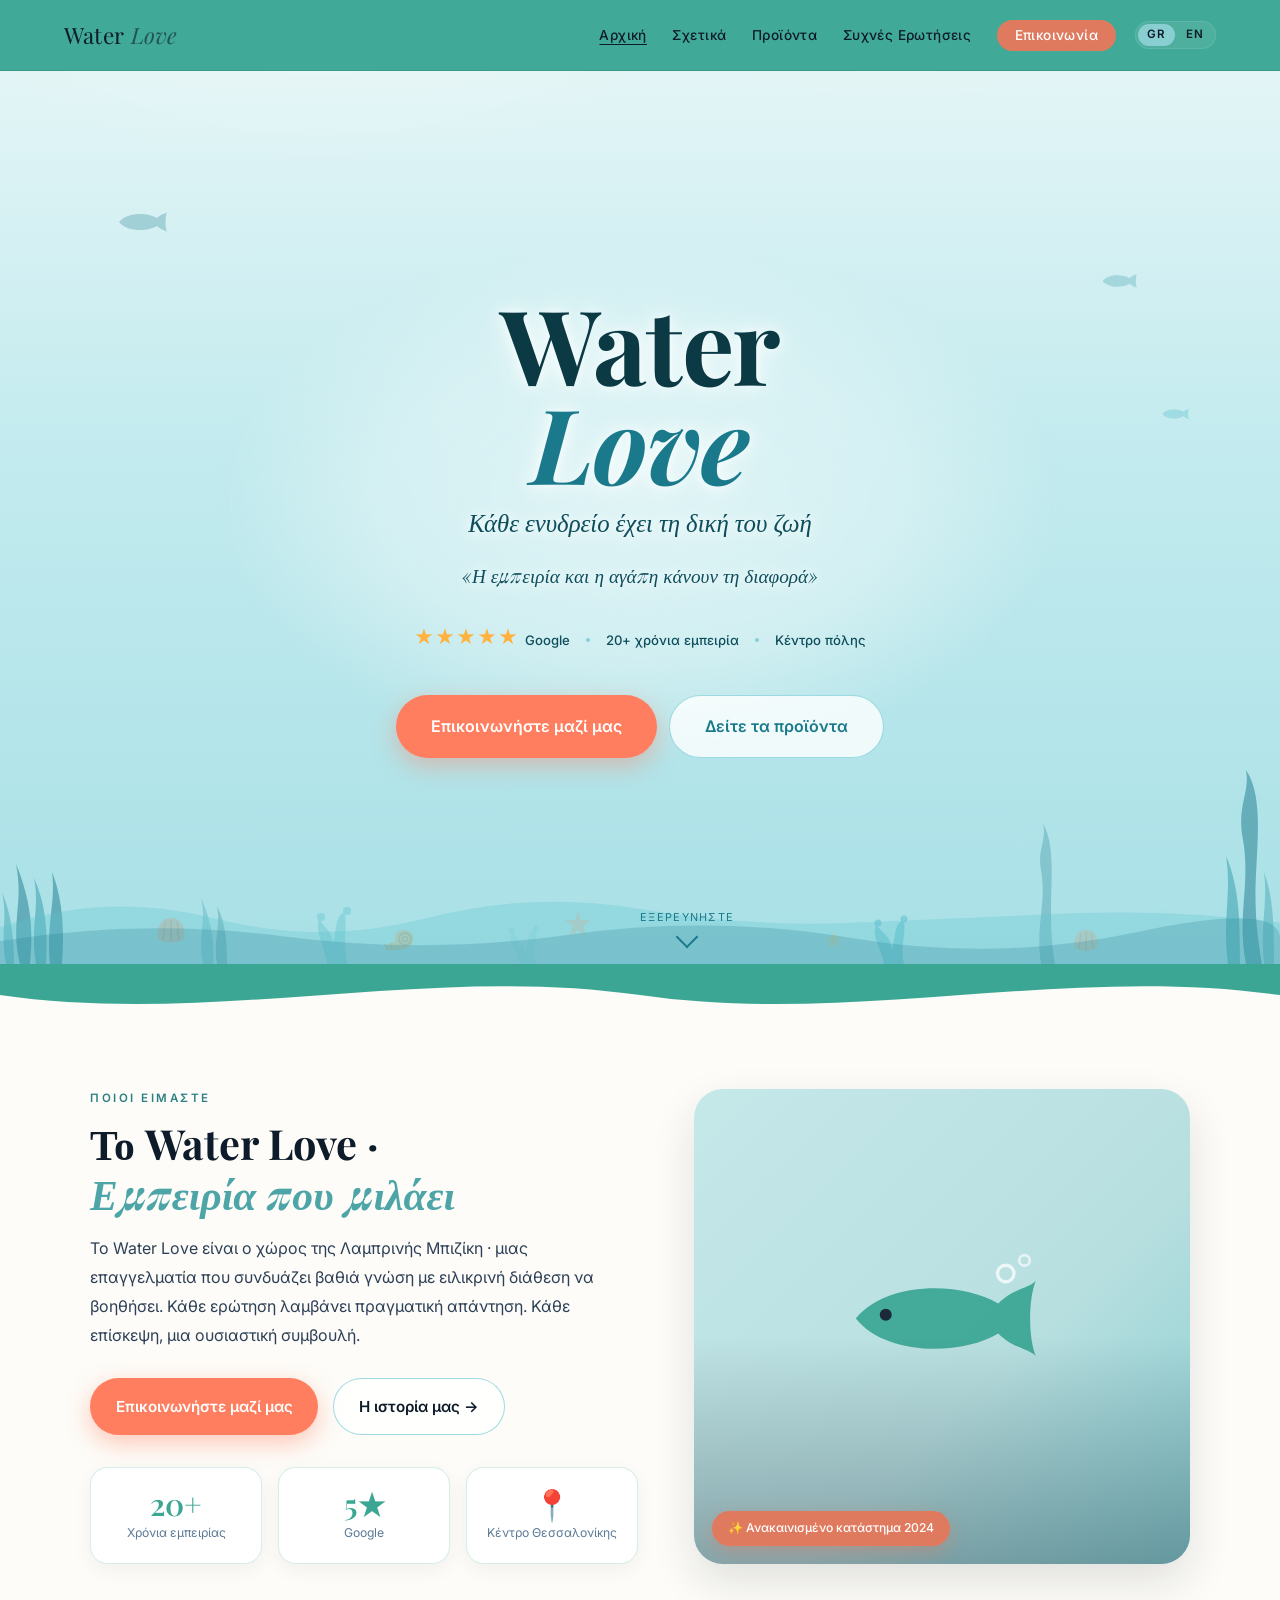
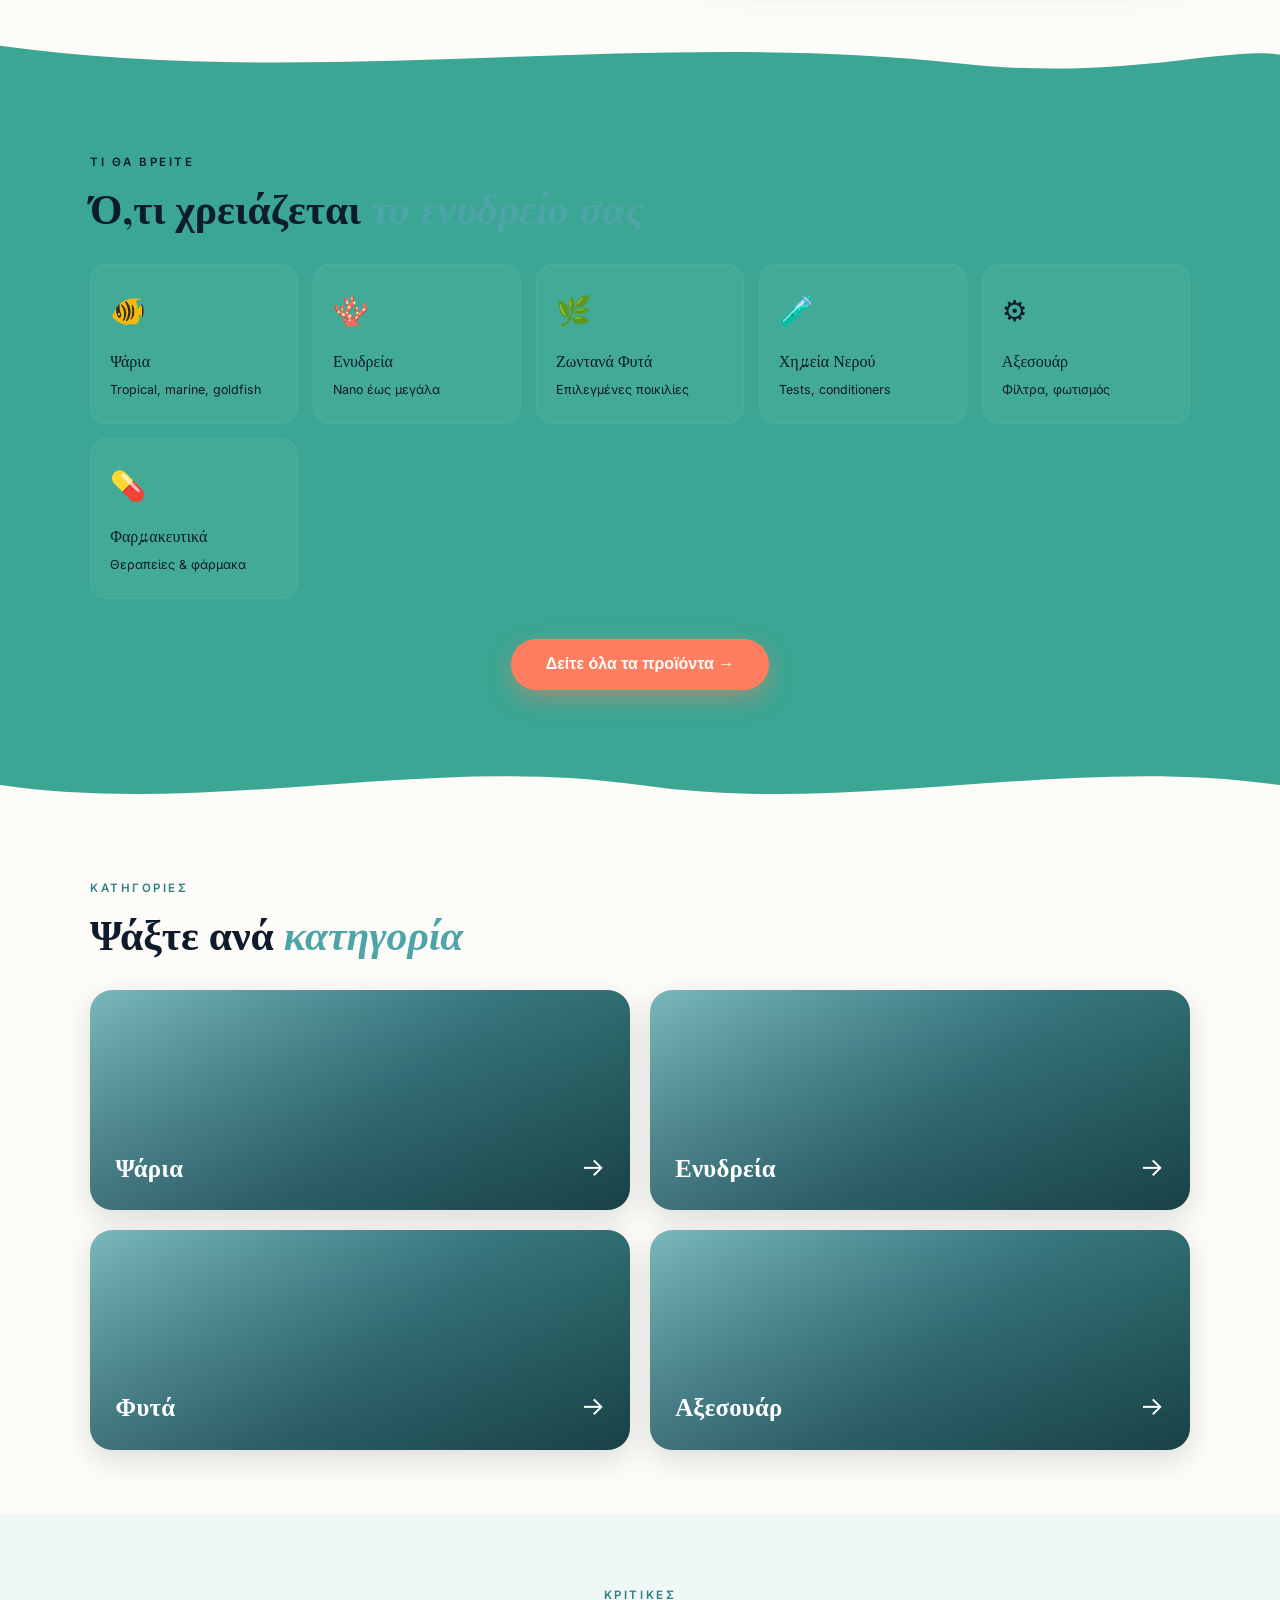
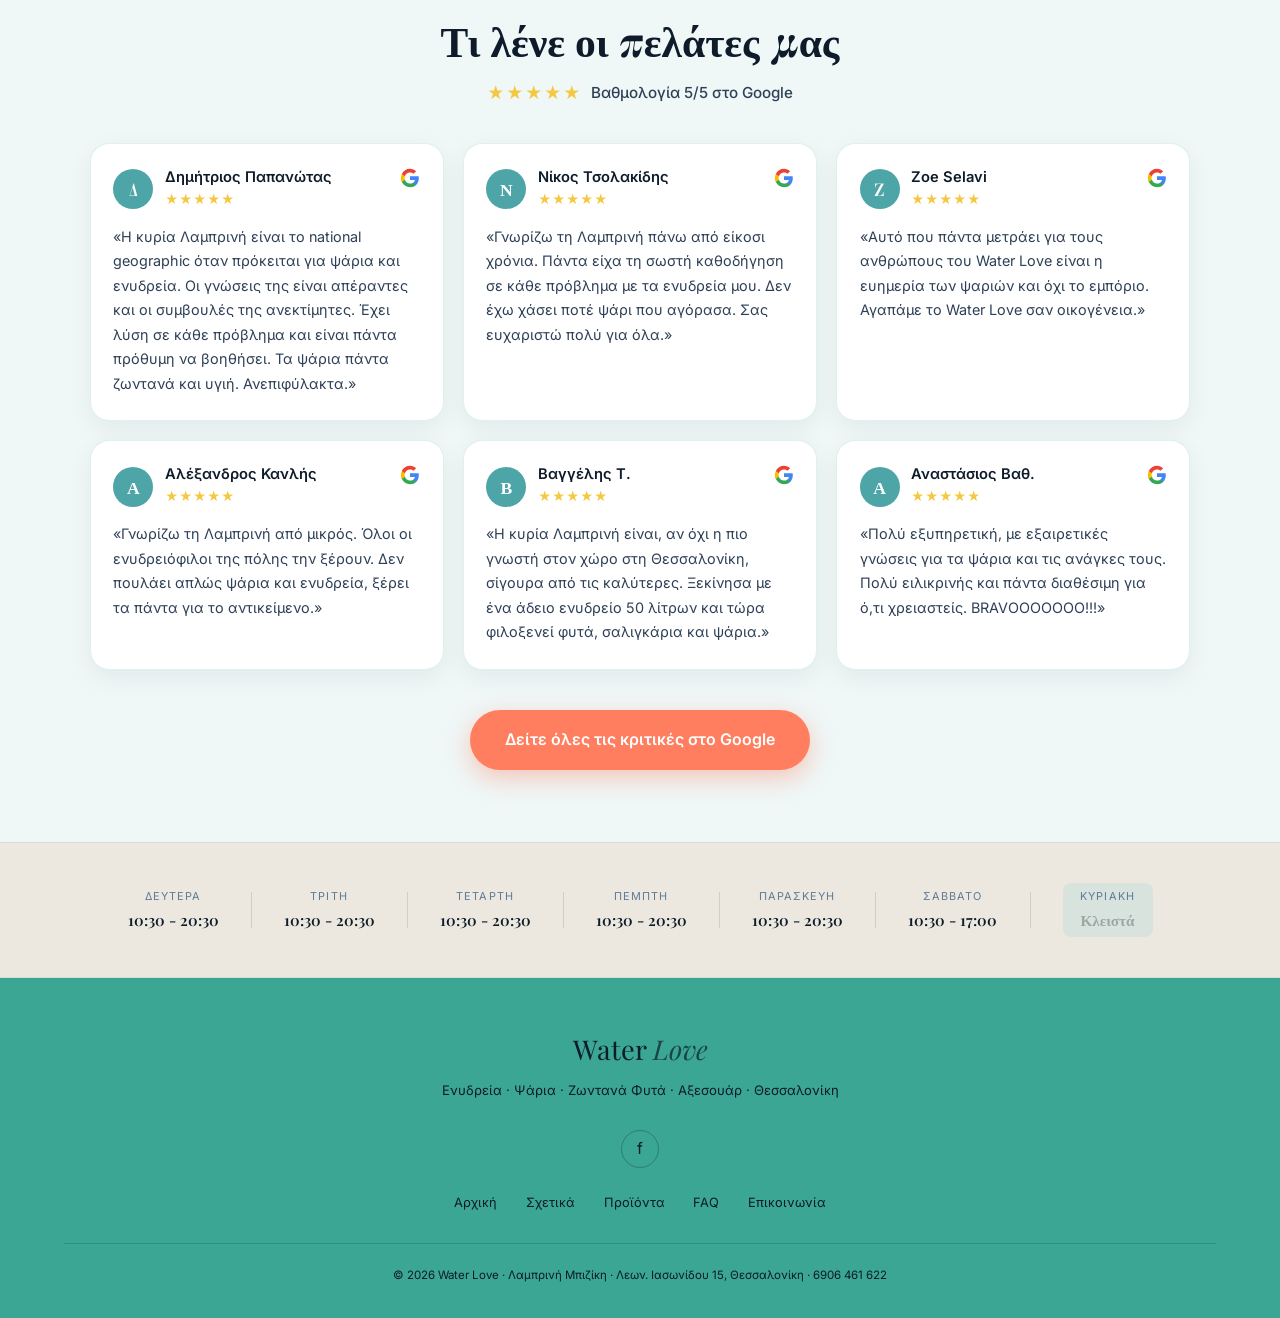
==== commit 1363dda3: "Fix low-contrast italic accent in homepage jade products heading to cream" ====
--- a/index.html
+++ b/index.html
@@ -8,7 +8,7 @@
 <link rel="preconnect" href="https://fonts.googleapis.com"/>
 <link rel="preconnect" href="https://fonts.gstatic.com" crossorigin/>
 <link href="https://fonts.googleapis.com/css2?family=Playfair+Display:ital,wght@0,400;0,600;0,700;1,400;1,600&family=Inter:wght@300;400;500;600&display=swap" rel="stylesheet"/>
-<link rel="stylesheet" href="styles.css?v=25"/>
+<link rel="stylesheet" href="styles.css?v=26"/>
 
 </head>
 <body>
@@ -182,7 +182,7 @@
   <section style="background:var(--jade);padding:4rem 5%">
     <div style="max-width:1100px;margin:0 auto">
       <p class="sec-label" style="color:var(--jade-ink)" data-i18n="prod.label">Τι θα βρείτε</p>
-      <h2 class="sec-title" style="color:var(--jade-ink)" data-i18n="prod.title">Ό,τι χρειάζεται <em>το ενυδρείο σας</em></h2>
+      <h2 class="sec-title" style="color:var(--jade-ink)" data-i18n="prod.title">Ό,τι χρειάζεται <em style="color:#FBF6EC">το ενυδρείο σας</em></h2>
       <div id="home-cats-grid" class="home-cats" style="display:grid;grid-template-columns:repeat(auto-fill,minmax(180px,1fr));gap:.9rem;margin-top:2rem">
         <div class="home-cat-card" onclick="location.href='products.html'"><div class="hcc-icon">🐠</div><div class="hcc-name" data-i18n="prod.cat1Name">Ψάρια</div><div class="hcc-desc" data-i18n="prod.cat1Desc">Tropical, marine, goldfish</div></div>
         <div class="home-cat-card" onclick="location.href='products.html'"><div class="hcc-icon">🪸</div><div class="hcc-name" data-i18n="prod.cat2Name">Ενυδρεία</div><div class="hcc-desc" data-i18n="prod.cat2Desc">Nano έως μεγάλα</div></div>
@@ -324,7 +324,7 @@
   <p class="f-copy" data-i18n="footer.copy">© 2026 Water Love · Λαμπρινή Μπιζίκη · Λεων. Ιασωνίδου 15, Θεσσαλονίκη · 6906 461 622</p>
 </footer>
 
-<script src="app.js?v=25"></script>
+<script src="app.js?v=26"></script>
 
 <script>
 initPage({hero:true});
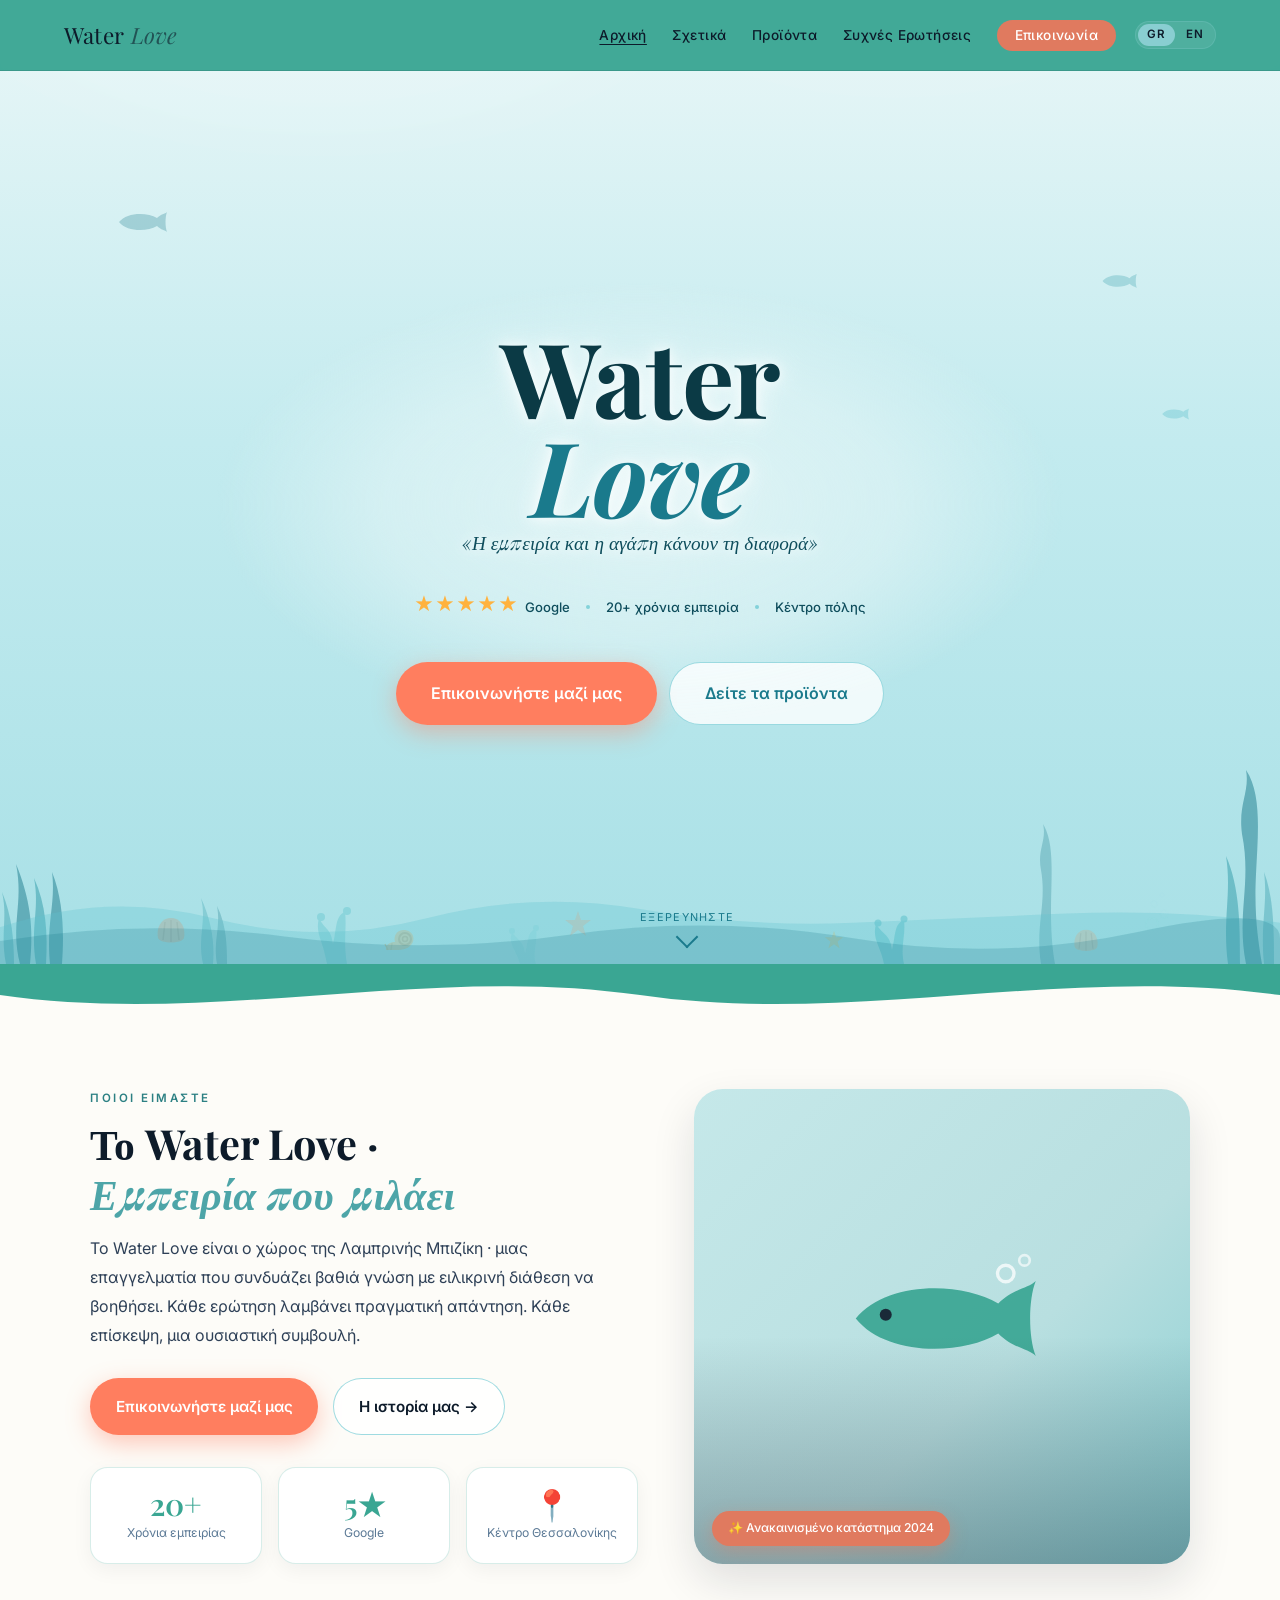
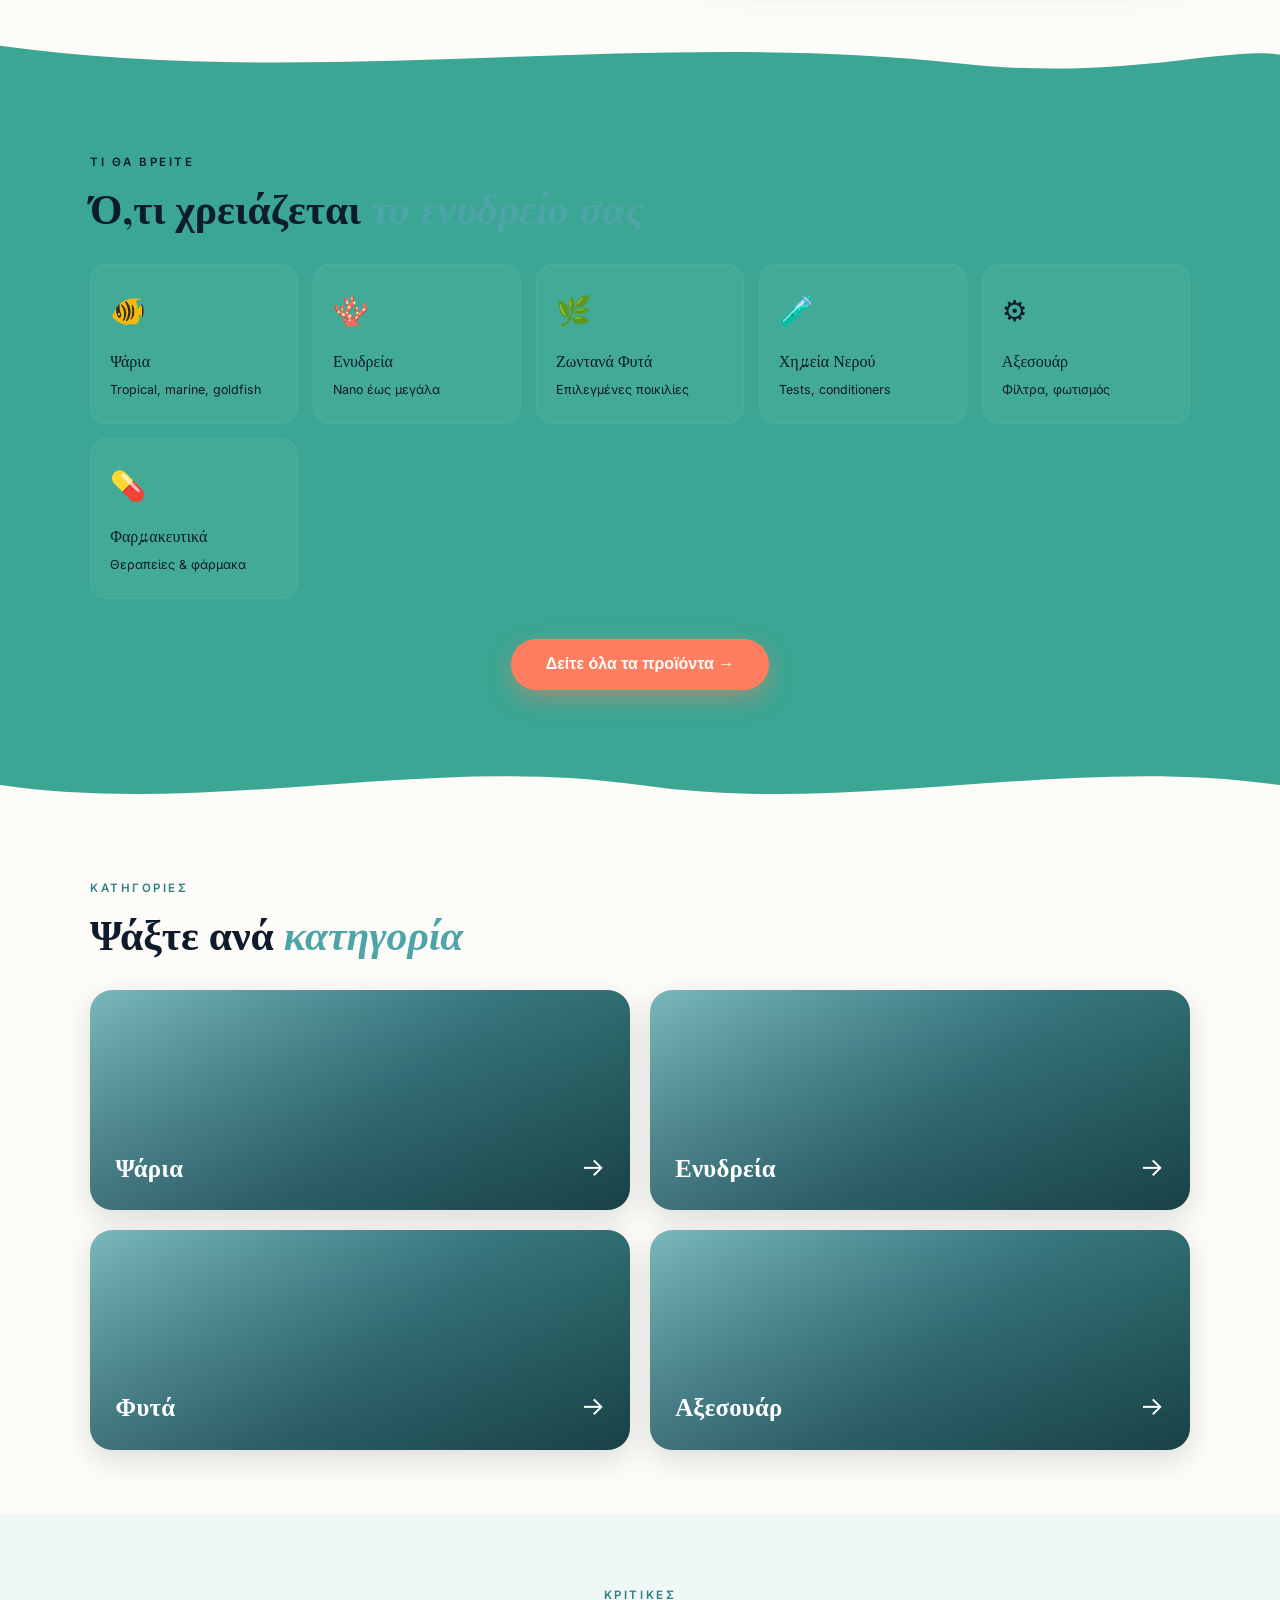
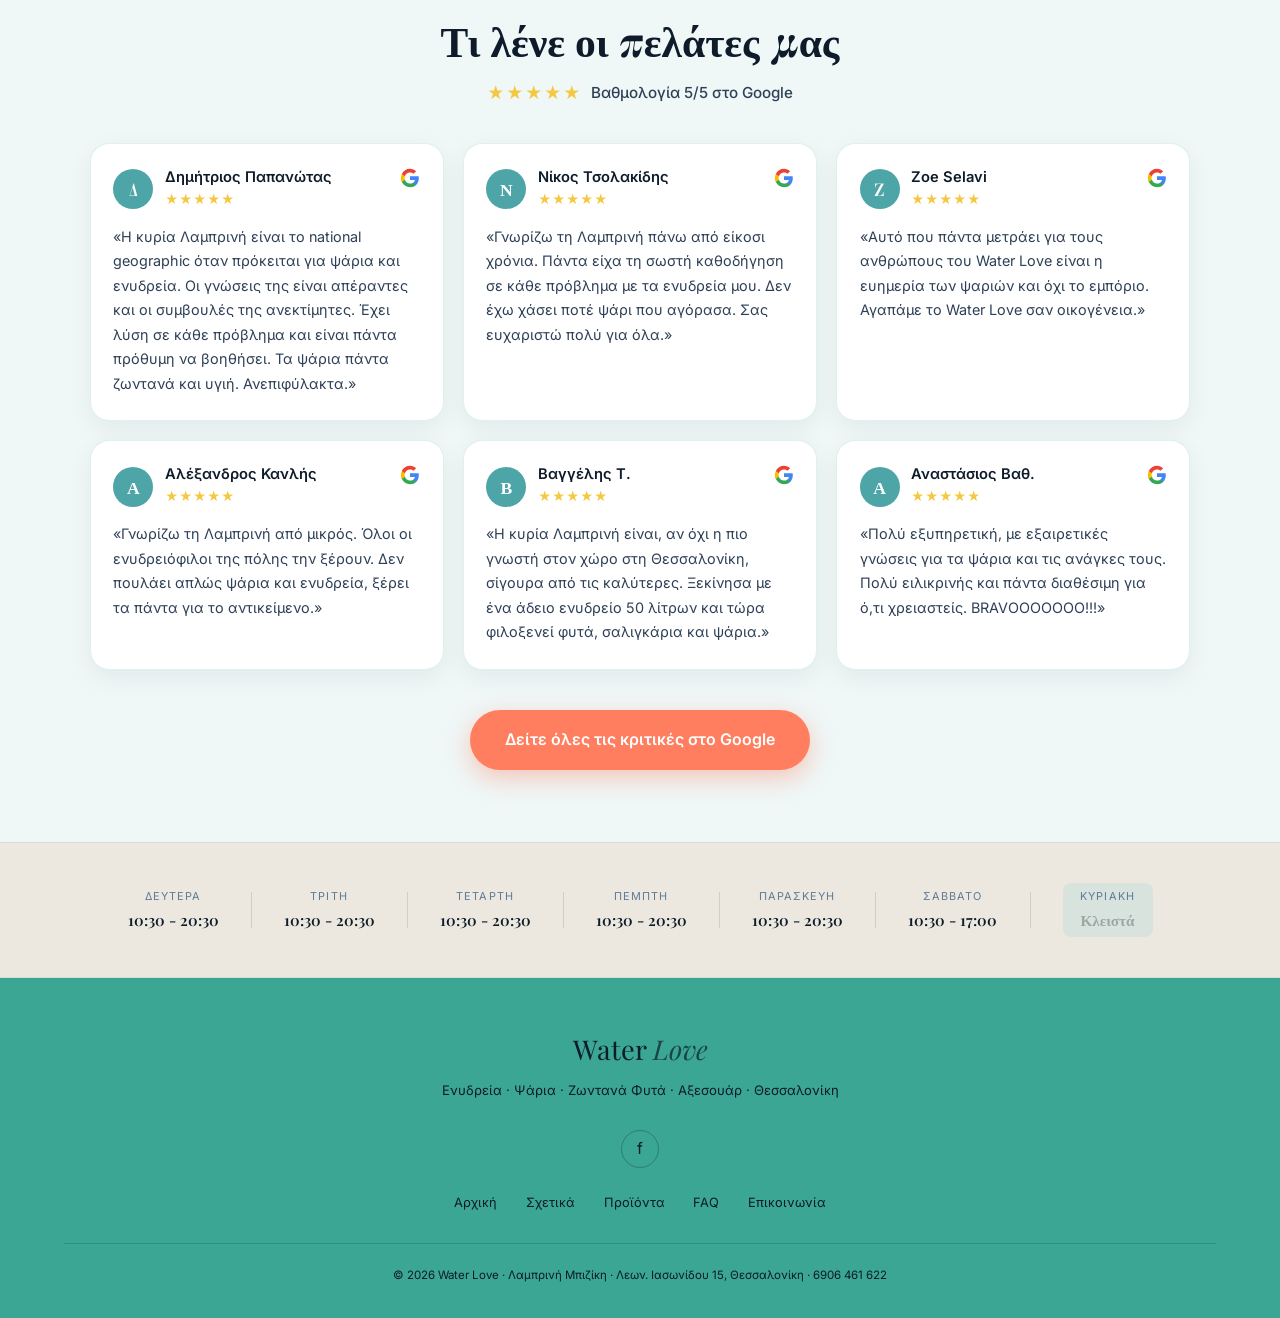
==== commit c2a9eb3c: "Polish: single hero tagline, favicons, OG/Twitter share tags, updated Facebook link, Viber contact b" ====
--- a/index.html
+++ b/index.html
@@ -5,10 +5,27 @@
 <meta name="viewport" content="width=device-width, initial-scale=1.0"/>
 <title>Water Love | Ενυδρεία Θεσσαλονίκη - Λαμπρινή Μπιζίκη</title>
 <meta name="description" content="Water Love - Κατάστημα ενυδρείων στο κέντρο Θεσσαλονίκης. Ψάρια, ζωντανά φυτά, αξεσουάρ, 20 χρόνια εμπειρίας."/>
+<!-- Favicon: inline emoji SVG fish (no image file needed). To use a real logo later, add one (e.g. favicon.png) and replace this line with: <link rel="icon" href="favicon.png"/> -->
+<link rel="icon" href="data:image/svg+xml,<svg xmlns='http://www.w3.org/2000/svg' viewBox='0 0 100 100'><text y='.9em' font-size='90'>🐠</text></svg>"/>
+<!-- Open Graph / Twitter Card (Facebook share preview) -->
+<meta property="og:type" content="website"/>
+<meta property="og:site_name" content="Water Love"/>
+<meta property="og:locale" content="el_GR"/>
+<meta property="og:title" content="Water Love · Ενυδρεία Θεσσαλονίκη"/>
+<meta property="og:description" content="Κατάστημα ενυδρείων στο κέντρο Θεσσαλονίκης. Ψάρια, ζωντανά φυτά, αξεσουάρ, 20 χρόνια εμπειρίας."/>
+<meta property="og:url" content="https://waterlovethessaloniki.github.io/WaterLove-/"/>
+<!-- og:image: representative product photo from the store's Cloudinary, cropped to 1200x630. Owner can swap in a real store photo URL (ideally 1200x630). -->
+<meta property="og:image" content="https://res.cloudinary.com/dwhsqj03w/image/upload/c_fill,w_1200,h_630/v1782916813/e3w5amw1ggmcs7p3eqbx.jpg"/>
+<meta property="og:image:width" content="1200"/>
+<meta property="og:image:height" content="630"/>
+<meta name="twitter:card" content="summary_large_image"/>
+<meta name="twitter:title" content="Water Love · Ενυδρεία Θεσσαλονίκη"/>
+<meta name="twitter:description" content="Κατάστημα ενυδρείων στο κέντρο Θεσσαλονίκης. Ψάρια, ζωντανά φυτά, αξεσουάρ, 20 χρόνια εμπειρίας."/>
+<meta name="twitter:image" content="https://res.cloudinary.com/dwhsqj03w/image/upload/c_fill,w_1200,h_630/v1782916813/e3w5amw1ggmcs7p3eqbx.jpg"/>
 <link rel="preconnect" href="https://fonts.googleapis.com"/>
 <link rel="preconnect" href="https://fonts.gstatic.com" crossorigin/>
 <link href="https://fonts.googleapis.com/css2?family=Playfair+Display:ital,wght@0,400;0,600;0,700;1,400;1,600&family=Inter:wght@300;400;500;600&display=swap" rel="stylesheet"/>
-<link rel="stylesheet" href="styles.css?v=26"/>
+<link rel="stylesheet" href="styles.css?v=27"/>
 
 </head>
 <body>
@@ -118,7 +135,6 @@
 
     <div class="hd-inner">
       <h1 class="hd-title"><span class="l1">Water</span><span class="l2"><em>Love</em></span></h1>
-      <p class="hd-tagline" data-i18n="hero.tagline">Κάθε ενυδρείο έχει τη δική του ζωή</p>
       <p class="hd-tagline hd-subtag" data-i18n="hero.subtitle">«Η εμπειρία και η αγάπη κάνουν τη διαφορά»</p>
       <div class="hd-trust">
         <span class="item"><span class="stars">★★★★★</span> Google</span>
@@ -312,7 +328,7 @@
   <div class="f-logo">Water <em>Love</em></div>
   <p class="f-tag" data-i18n="footer.tag">Ενυδρεία · Ψάρια · Ζωντανά Φυτά · Αξεσουάρ · Θεσσαλονίκη</p>
   <div class="f-social">
-    <a href="https://www.facebook.com/p/Water-Love-Μπιζίκη-Λαμπρινή-Ενυδρεία-100054607127508/" target="_blank" rel="noopener" aria-label="Facebook">f</a>
+    <a href="https://www.facebook.com/profile.php?id=100004311873575" target="_blank" rel="noopener" aria-label="Facebook">f</a>
   </div>
   <div class="f-links">
     <a href="index.html" data-i18n="footer.linkHome">Αρχική</a>
@@ -324,7 +340,7 @@
   <p class="f-copy" data-i18n="footer.copy">© 2026 Water Love · Λαμπρινή Μπιζίκη · Λεων. Ιασωνίδου 15, Θεσσαλονίκη · 6906 461 622</p>
 </footer>
 
-<script src="app.js?v=26"></script>
+<script src="app.js?v=27"></script>
 
 <script>
 initPage({hero:true});
--- a/styles.css
+++ b/styles.css
@@ -295,7 +295,7 @@
 .channel-card{display:flex;align-items:center;gap:1rem;padding:1.1rem 1.3rem;border-radius:1rem;border:1px solid rgba(13,27,42,.1);background:#fff;text-decoration:none;color:var(--text1);transition:all .2s;margin-bottom:.9rem;cursor:pointer}
 .channel-card:hover{border-color:var(--aqua-dark);box-shadow:0 4px 16px rgba(77,165,168,.12);transform:translateX(3px)}
 .ch-icon{width:42px;height:42px;border-radius:50%;display:flex;align-items:center;justify-content:center;font-size:1.2rem;flex-shrink:0}
-.ch-icon.phone{background:#E8F5E9}.ch-icon.ig{background:#FCE4EC}.ch-icon.fb{background:#E3F2FD}.ch-icon.maps{background:#FFF3E0}
+.ch-icon.phone{background:#E8F5E9}.ch-icon.ig{background:#FCE4EC}.ch-icon.fb{background:#E3F2FD}.ch-icon.maps{background:#FFF3E0}.ch-icon.viber{background:#EDE9FE}
 .ch-info strong{display:block;font-size:.88rem;font-weight:500;color:var(--navy)}
 .ch-info span{font-size:.78rem;color:var(--text3)}
 .ch-arrow{margin-left:auto;color:var(--text3);font-size:1rem;transition:transform .2s}
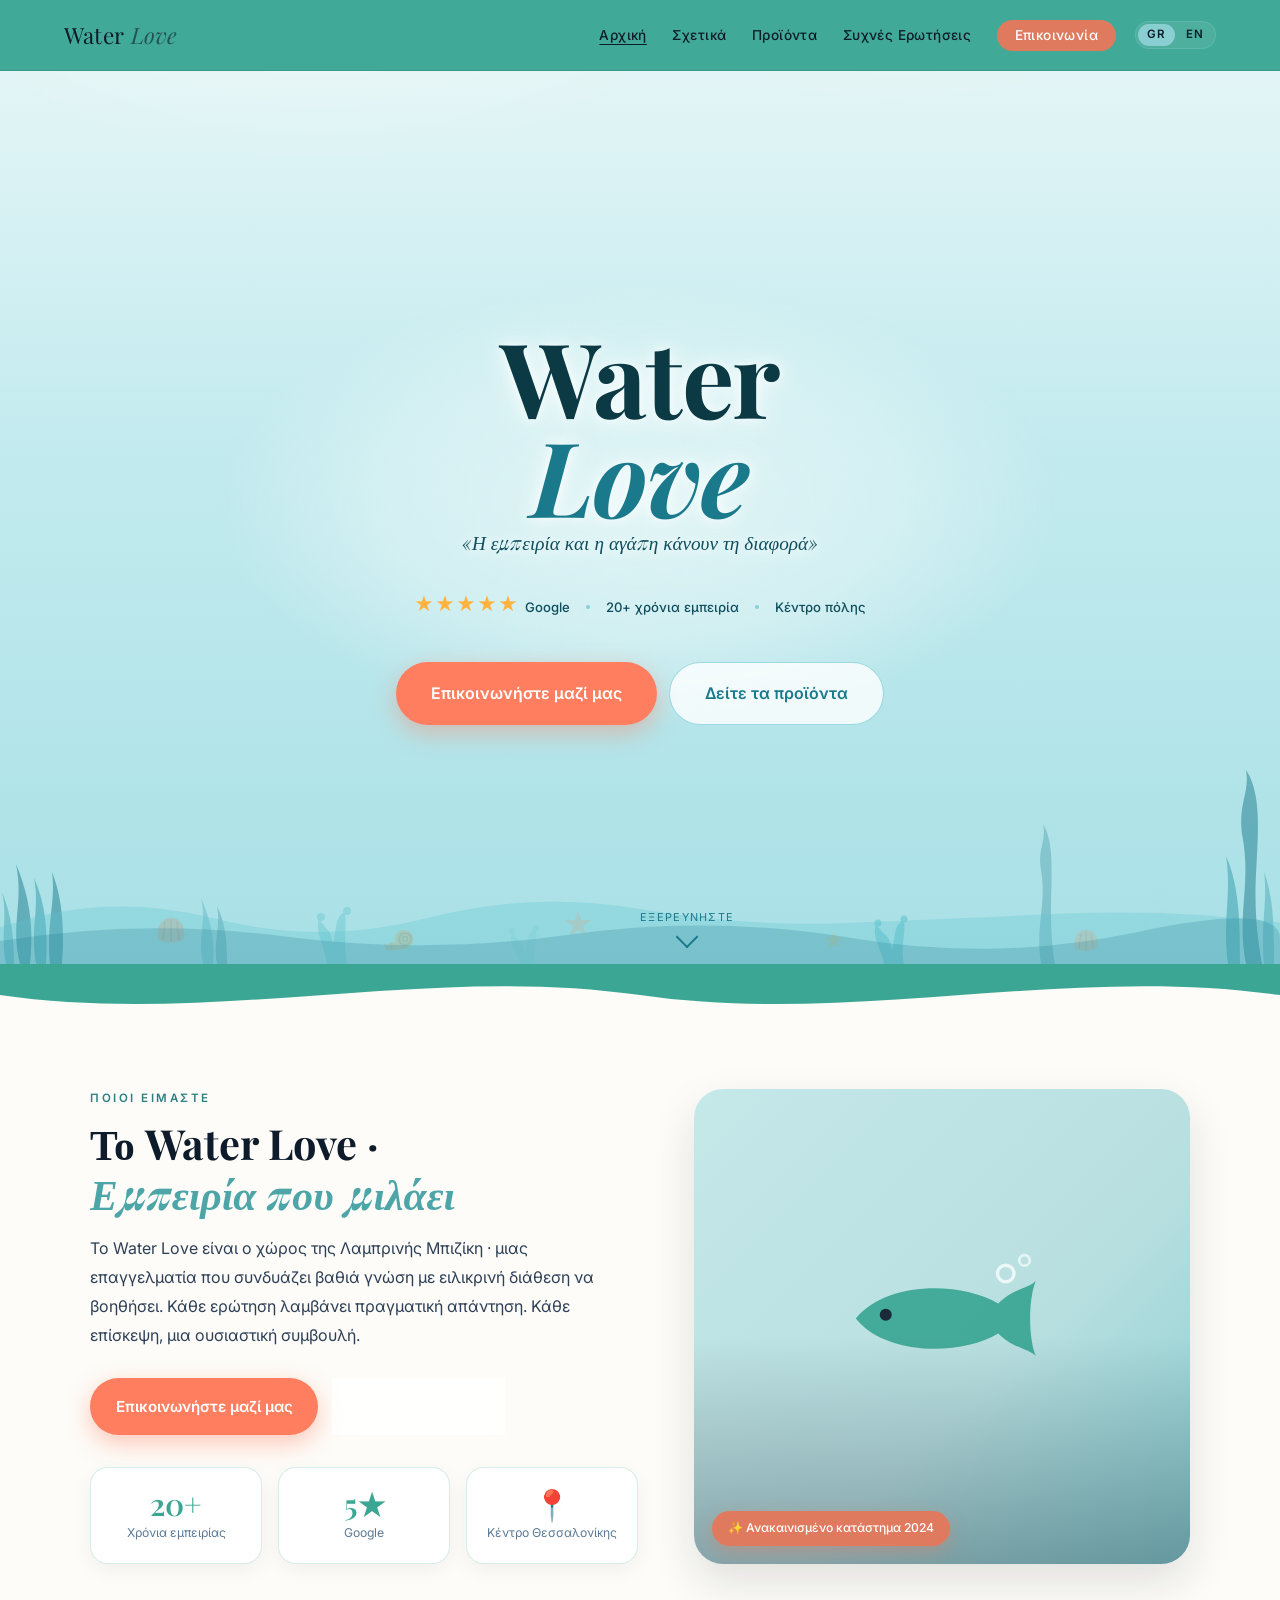
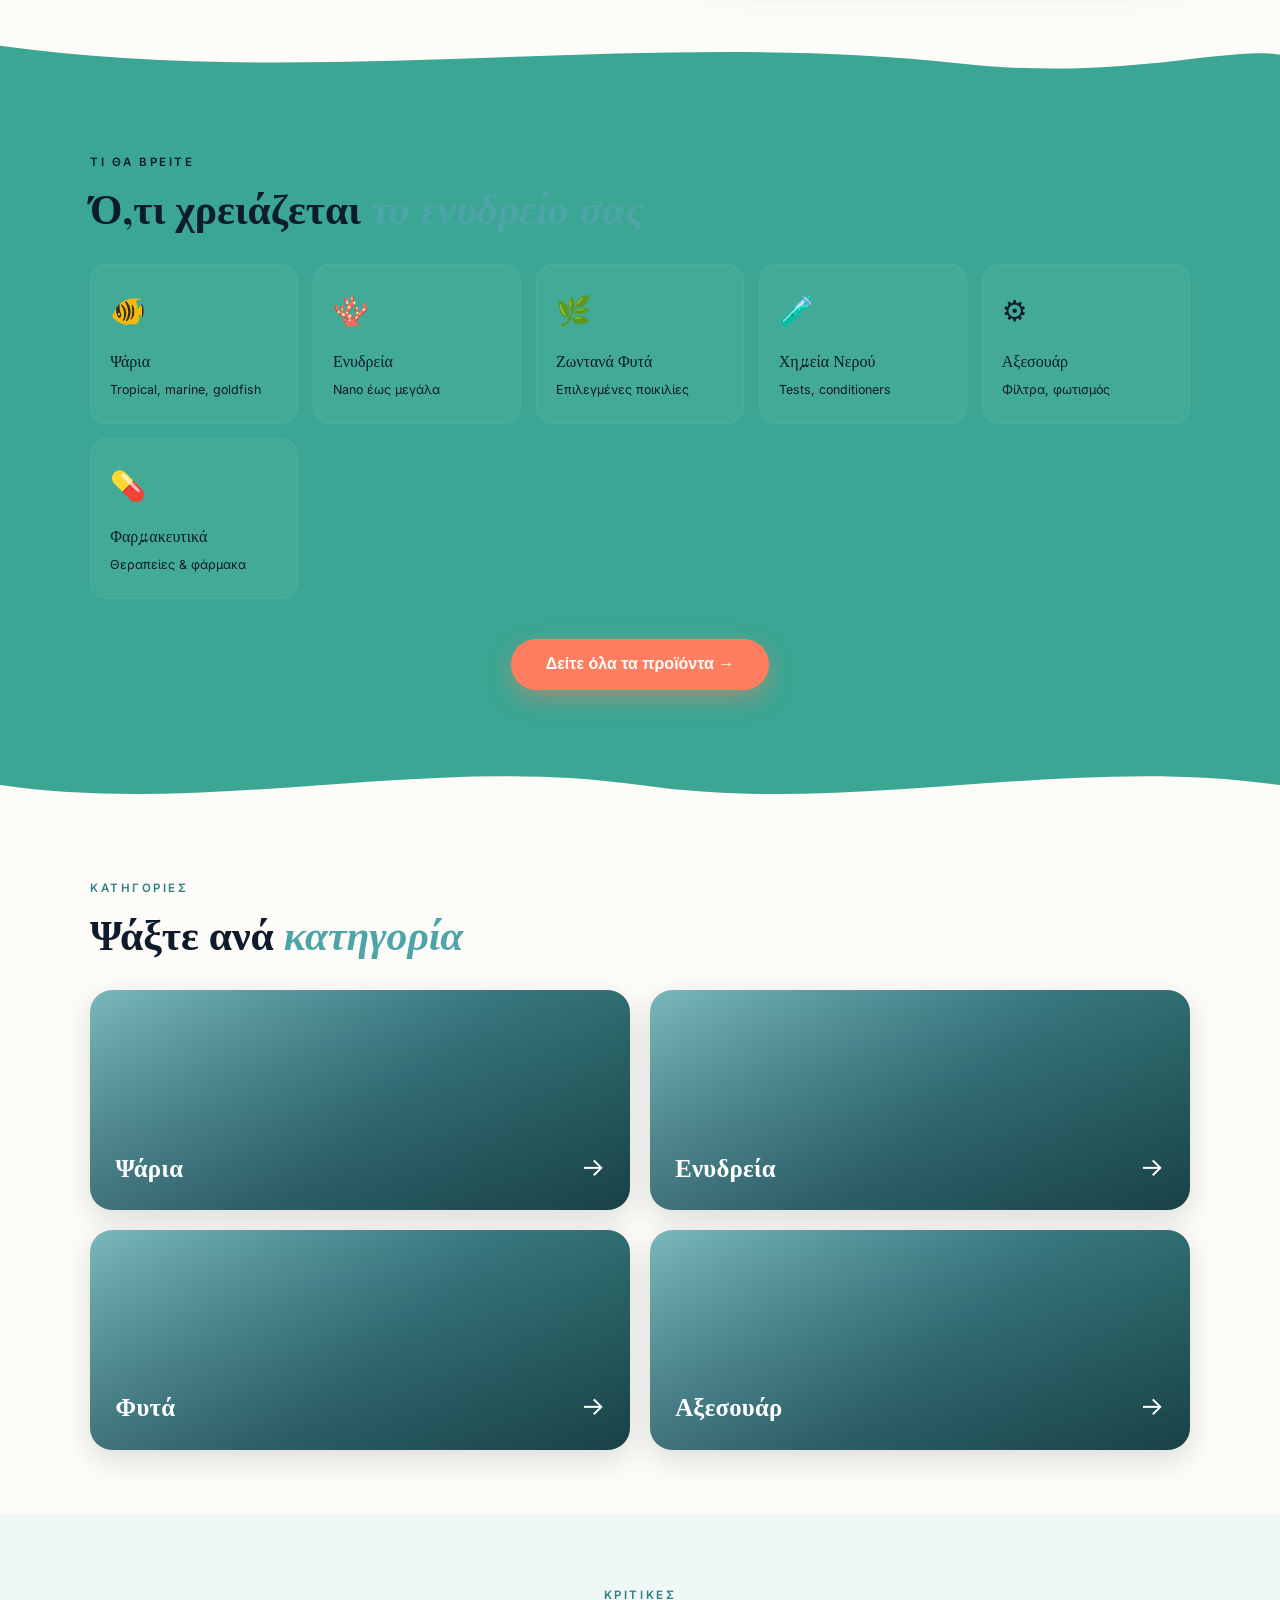
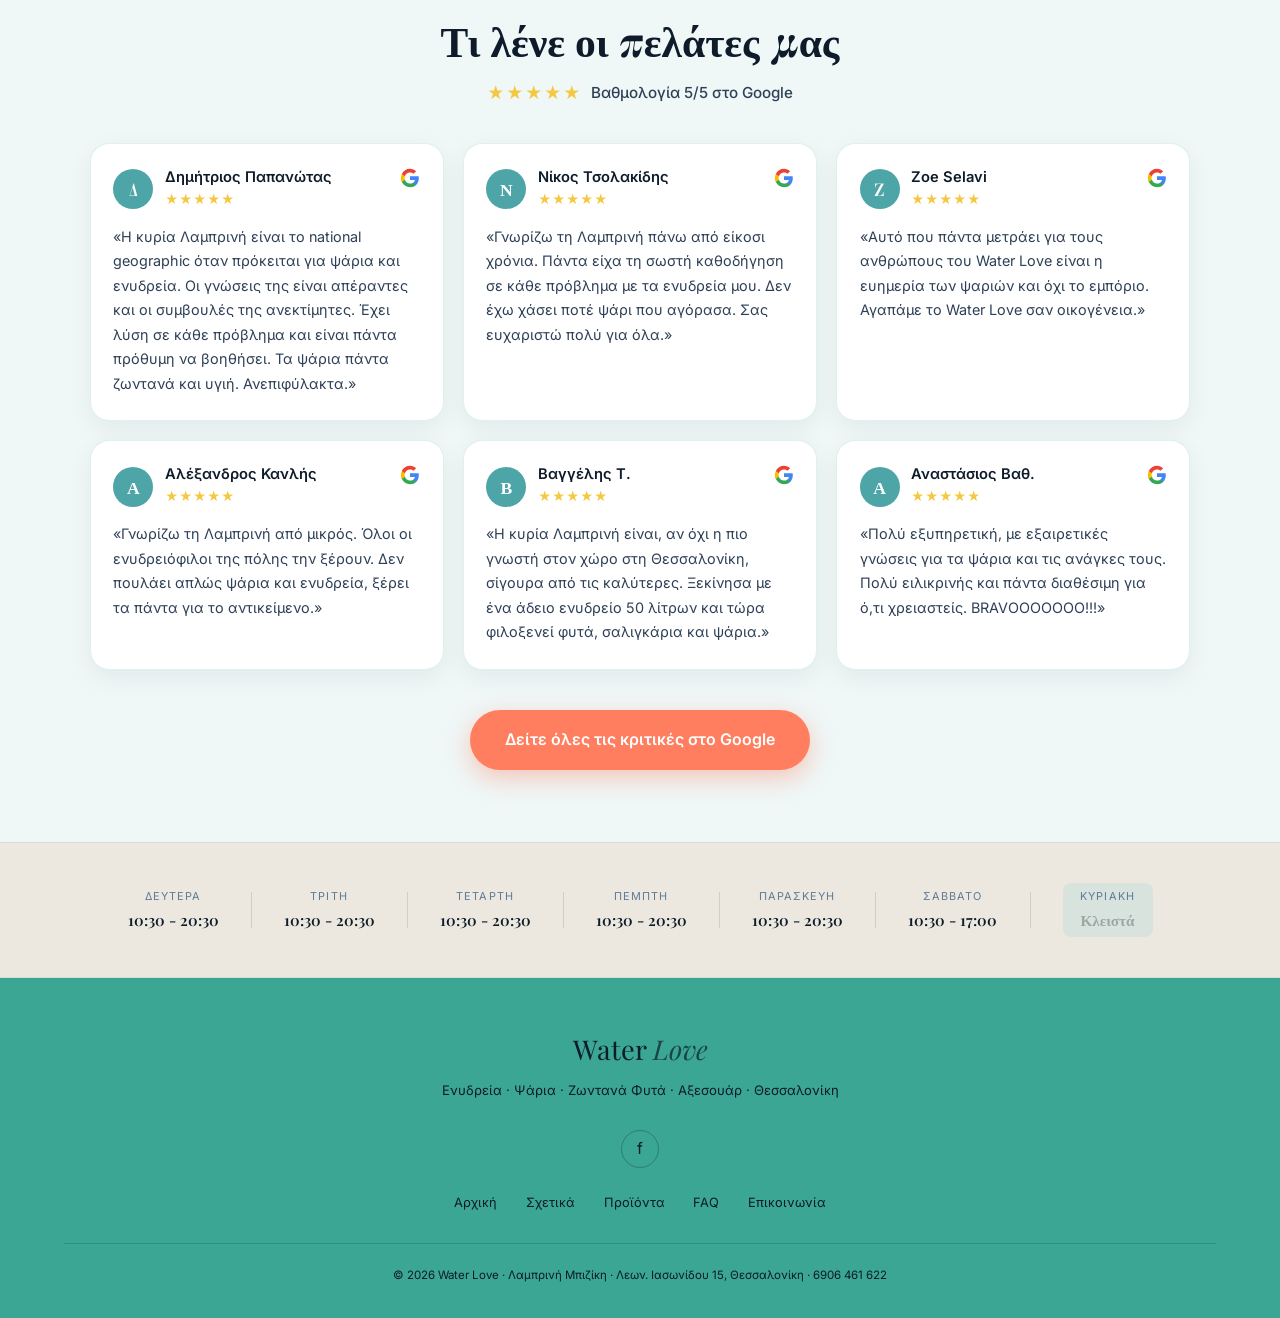
==== commit 50bf2d55: "Homepage jade heading: dark accent for readability; remove small hero fish silhouettes; bump asset v" ====
--- a/index.html
+++ b/index.html
@@ -25,7 +25,7 @@
 <link rel="preconnect" href="https://fonts.googleapis.com"/>
 <link rel="preconnect" href="https://fonts.gstatic.com" crossorigin/>
 <link href="https://fonts.googleapis.com/css2?family=Playfair+Display:ital,wght@0,400;0,600;0,700;1,400;1,600&family=Inter:wght@300;400;500;600&display=swap" rel="stylesheet"/>
-<link rel="stylesheet" href="styles.css?v=27"/>
+<link rel="stylesheet" href="styles.css?v=28"/>
 
 </head>
 <body>
@@ -118,17 +118,6 @@
         <circle cx="16" cy="20" r="3" fill="none" stroke="#A8E0E6" stroke-width="1.2"/>
         <circle cx="24" cy="11" r="2" fill="none" stroke="#A8E0E6" stroke-width="1"/>
       </svg>
-      <!-- faint static fish silhouettes high up -->
-      <svg class="d fishsil1 faint" width="54" height="28" viewBox="0 0 54 28" fill="none">
-        <path d="M4 14 C12 4 32 4 42 10 C46 6 50 6 52 4 C50 9 50 19 52 24 C50 22 46 22 42 18 C32 24 12 24 4 14Z" fill="#1A7A8C"/>
-      </svg>
-      <svg class="d fishsil2 faint" width="40" height="20" viewBox="0 0 54 28" fill="none">
-        <path d="M4 14 C12 4 32 4 42 10 C46 6 50 6 52 4 C50 9 50 19 52 24 C50 22 46 22 42 18 C32 24 12 24 4 14Z" fill="#2E9AA8"/>
-      </svg>
-      <!-- third tiny fish silhouette, mid-right -->
-      <svg class="d fishsil3 faint" width="30" height="16" viewBox="0 0 54 28" fill="none">
-        <path d="M4 14 C12 4 32 4 42 10 C46 6 50 6 52 4 C50 9 50 19 52 24 C50 22 46 22 42 18 C32 24 12 24 4 14Z" fill="#3FB5C0"/>
-      </svg>
     </div>
 
     <div class="hd-bubbles" id="heroBubbles" aria-hidden="true"></div>
@@ -198,7 +187,7 @@
   <section style="background:var(--jade);padding:4rem 5%">
     <div style="max-width:1100px;margin:0 auto">
       <p class="sec-label" style="color:var(--jade-ink)" data-i18n="prod.label">Τι θα βρείτε</p>
-      <h2 class="sec-title" style="color:var(--jade-ink)" data-i18n="prod.title">Ό,τι χρειάζεται <em style="color:#FBF6EC">το ενυδρείο σας</em></h2>
+      <h2 class="sec-title" style="color:var(--jade-ink)" data-i18n="prod.title">Ό,τι χρειάζεται <em style="color:#0D1B2A">το ενυδρείο σας</em></h2>
       <div id="home-cats-grid" class="home-cats" style="display:grid;grid-template-columns:repeat(auto-fill,minmax(180px,1fr));gap:.9rem;margin-top:2rem">
         <div class="home-cat-card" onclick="location.href='products.html'"><div class="hcc-icon">🐠</div><div class="hcc-name" data-i18n="prod.cat1Name">Ψάρια</div><div class="hcc-desc" data-i18n="prod.cat1Desc">Tropical, marine, goldfish</div></div>
         <div class="home-cat-card" onclick="location.href='products.html'"><div class="hcc-icon">🪸</div><div class="hcc-name" data-i18n="prod.cat2Name">Ενυδρεία</div><div class="hcc-desc" data-i18n="prod.cat2Desc">Nano έως μεγάλα</div></div>
@@ -340,7 +329,7 @@
   <p class="f-copy" data-i18n="footer.copy">© 2026 Water Love · Λαμπρινή Μπιζίκη · Λεων. Ιασωνίδου 15, Θεσσαλονίκη · 6906 461 622</p>
 </footer>
 
-<script src="app.js?v=27"></script>
+<script src="app.js?v=28"></script>
 
 <script>
 initPage({hero:true});
--- a/styles.css
+++ b/styles.css
@@ -83,10 +83,6 @@
 .hd-decor .star2{bottom:14px;right:34%}
 .hd-decor .snail{bottom:12px;left:30%}
 .hd-decor .bubclu{bottom:30px;right:8%}
-/* faint static fish silhouettes high up */
-.hd-decor .fishsil1{top:16%;left:9%}
-.hd-decor .fishsil2{top:23%;right:11%}
-.hd-decor .fishsil3{top:38%;right:7%}
 
 /* seabed */
 .hd-seabed{position:absolute;left:0;right:0;bottom:0;height:110px;pointer-events:none;opacity:.85;z-index:2}
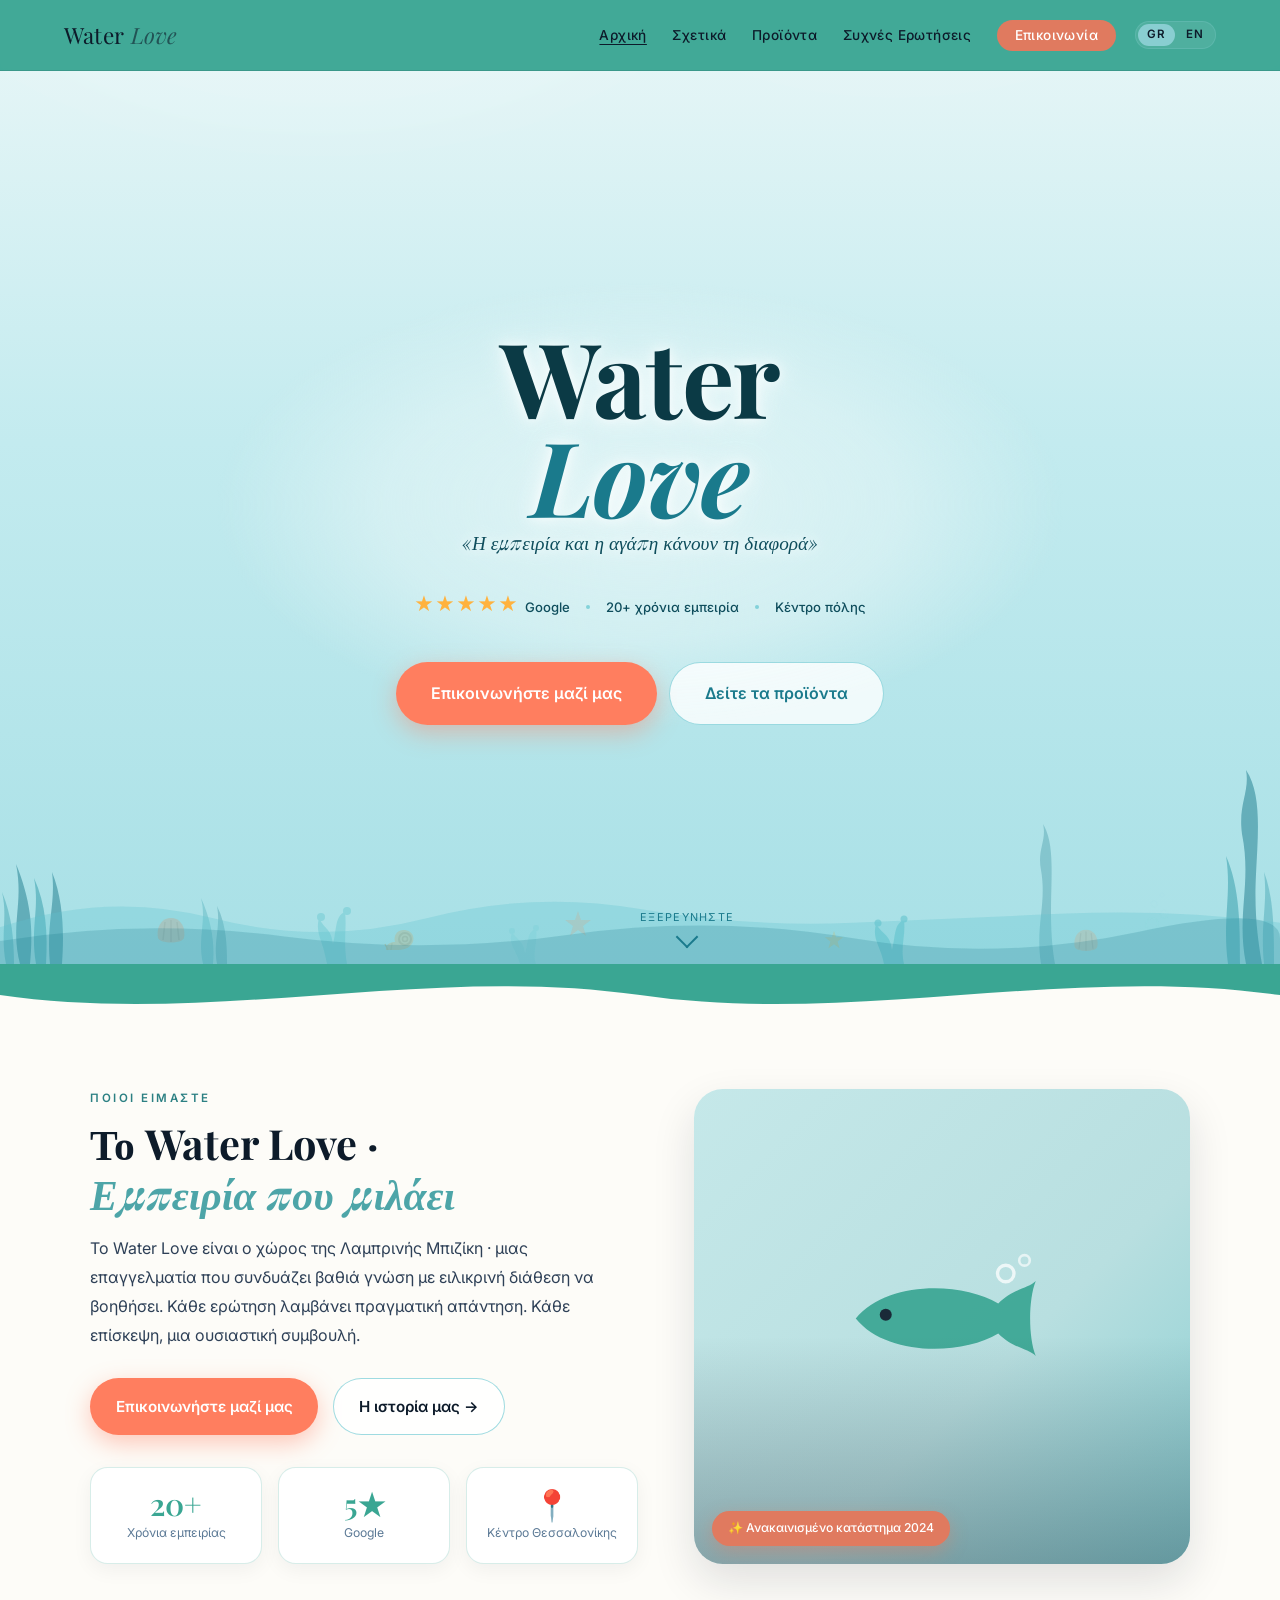
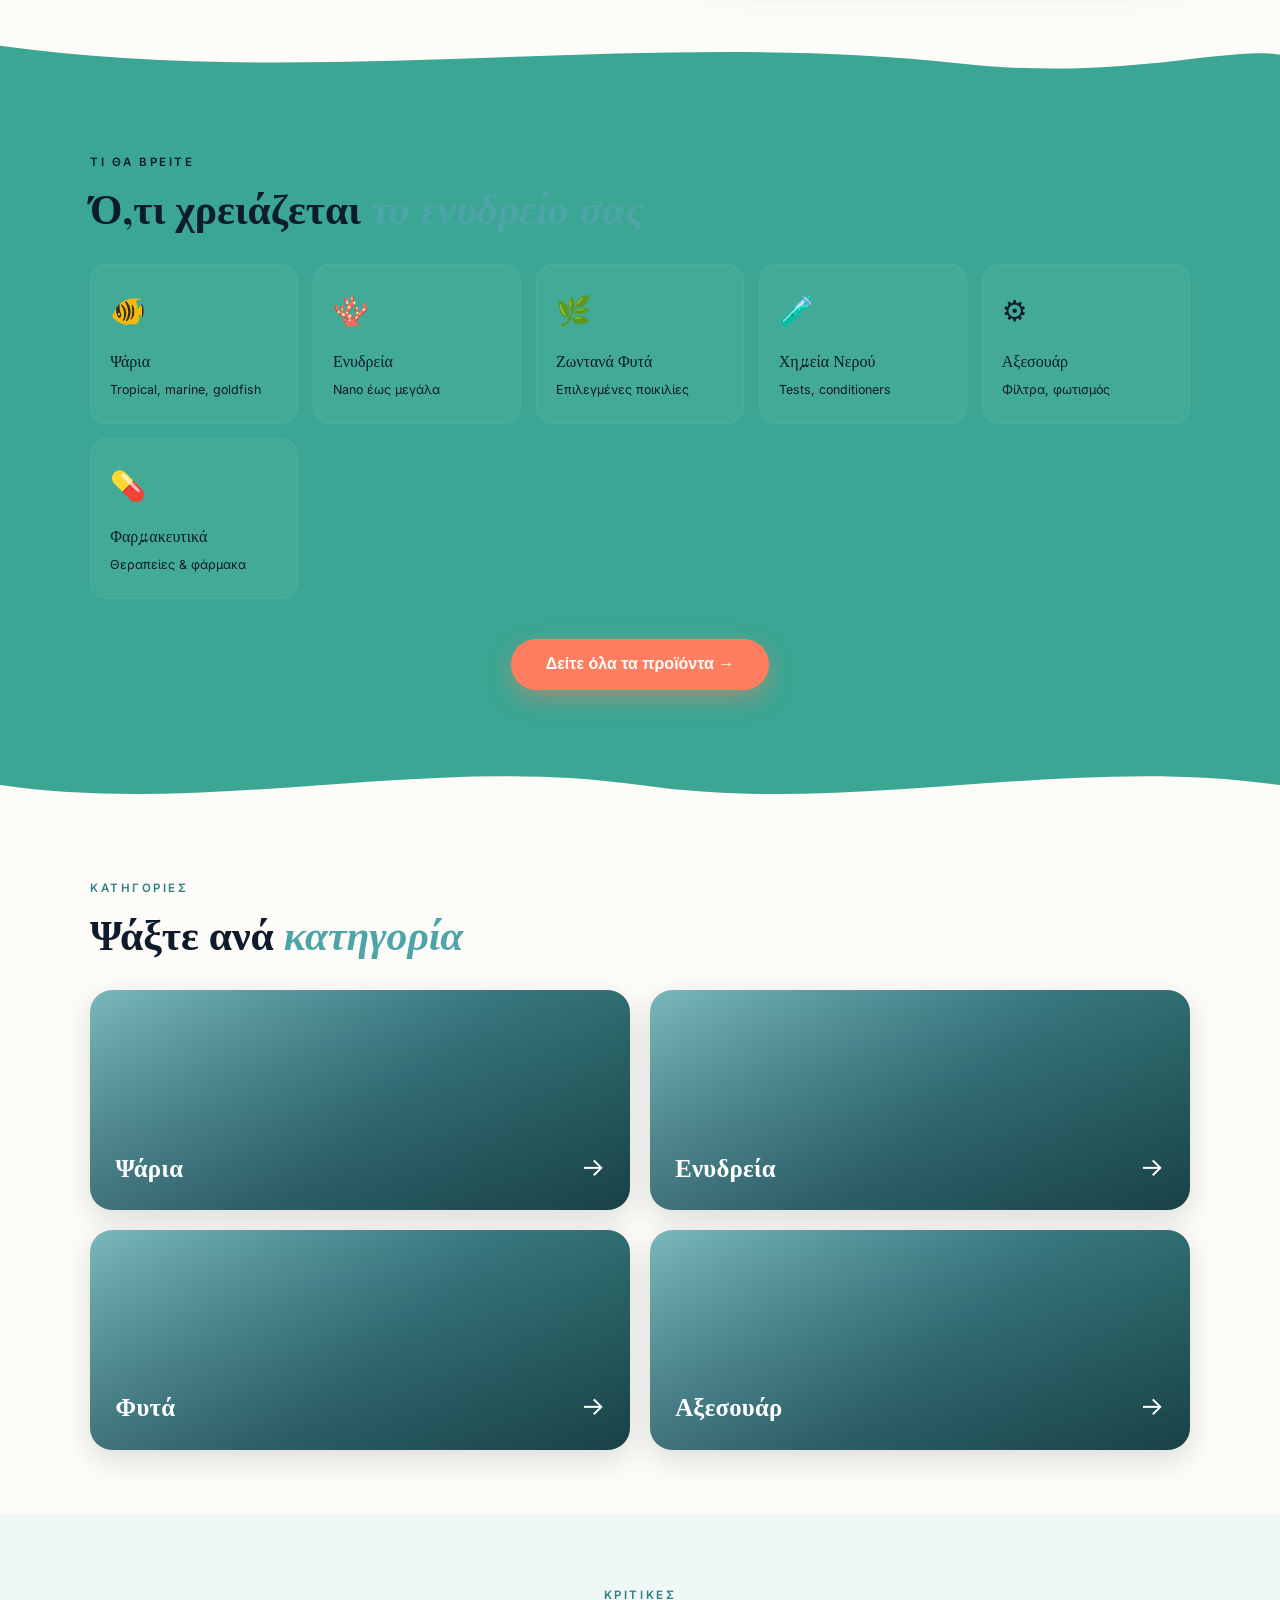
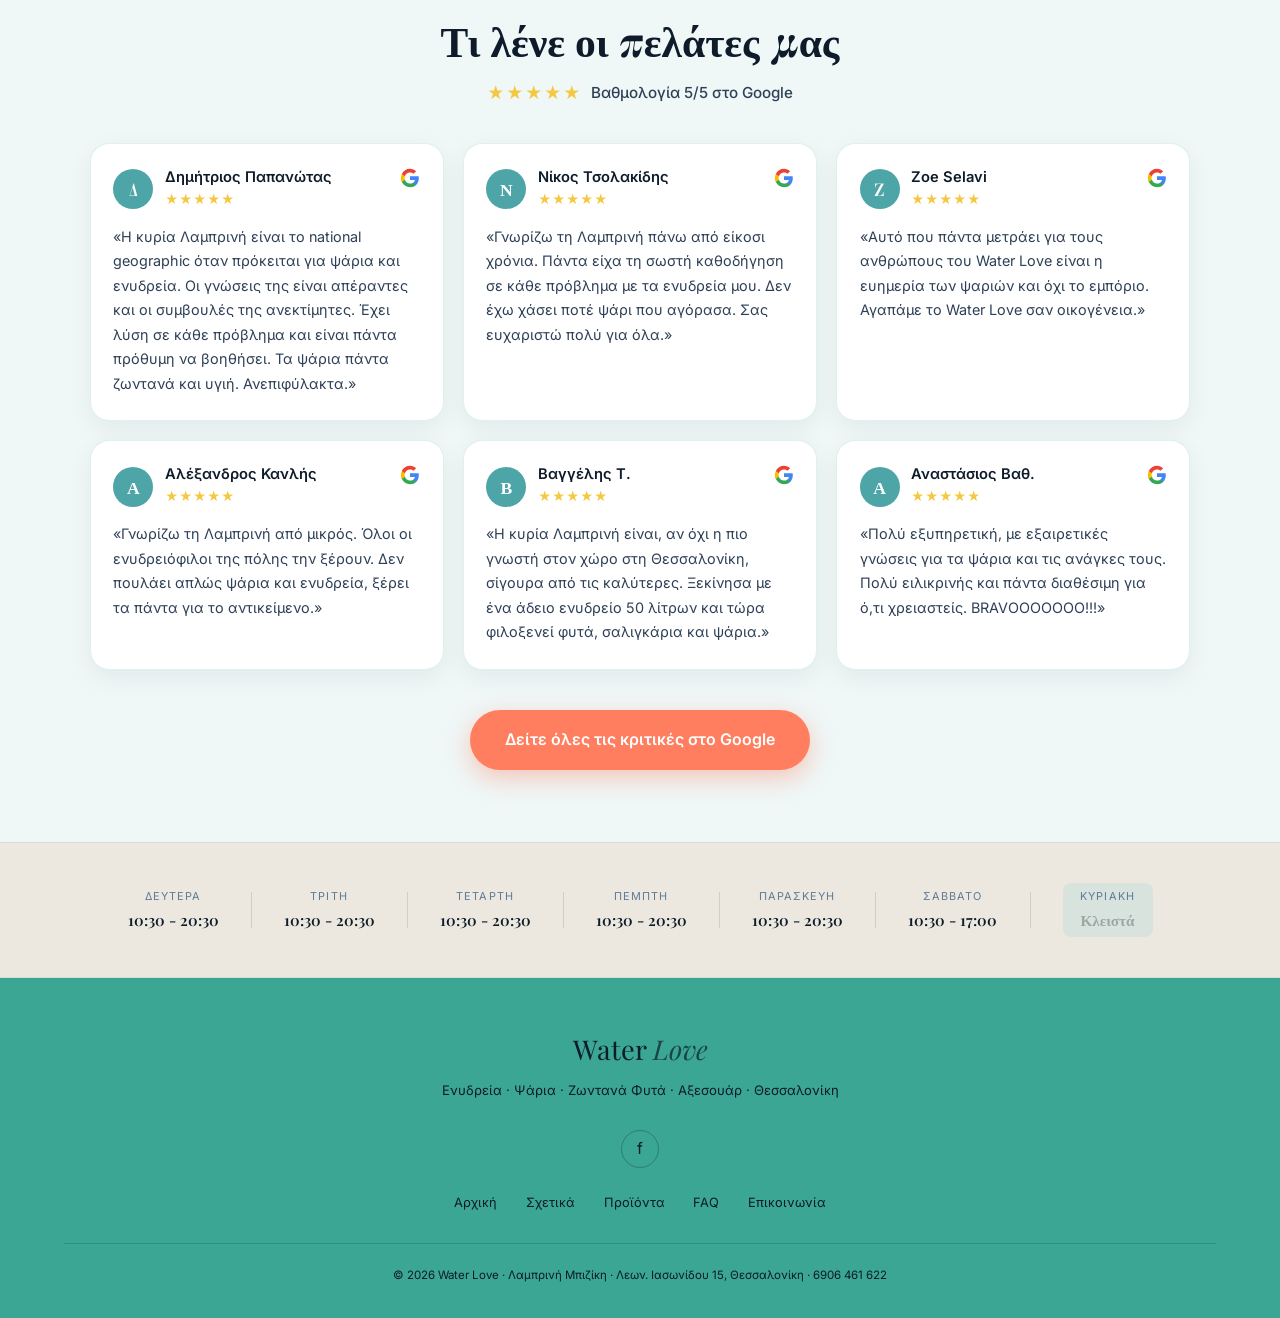
==== commit 4a0d018d: "Add real fish-in-circle favicon (favicon.png + apple-touch-icon), replace emoji SVG on all pages; bu" ====
--- a/index.html
+++ b/index.html
@@ -5,8 +5,9 @@
 <meta name="viewport" content="width=device-width, initial-scale=1.0"/>
 <title>Water Love | Ενυδρεία Θεσσαλονίκη - Λαμπρινή Μπιζίκη</title>
 <meta name="description" content="Water Love - Κατάστημα ενυδρείων στο κέντρο Θεσσαλονίκης. Ψάρια, ζωντανά φυτά, αξεσουάρ, 20 χρόνια εμπειρίας."/>
-<!-- Favicon: inline emoji SVG fish (no image file needed). To use a real logo later, add one (e.g. favicon.png) and replace this line with: <link rel="icon" href="favicon.png"/> -->
-<link rel="icon" href="data:image/svg+xml,<svg xmlns='http://www.w3.org/2000/svg' viewBox='0 0 100 100'><text y='.9em' font-size='90'>🐠</text></svg>"/>
+<!-- Favicon: fish-in-circle cropped from logo-source.png (generated via make_favicon.py) -->
+<link rel="icon" type="image/png" href="favicon.png?v=1"/>
+<link rel="apple-touch-icon" href="favicon-180.png?v=1"/>
 <!-- Open Graph / Twitter Card (Facebook share preview) -->
 <meta property="og:type" content="website"/>
 <meta property="og:site_name" content="Water Love"/>
@@ -25,7 +26,7 @@
 <link rel="preconnect" href="https://fonts.googleapis.com"/>
 <link rel="preconnect" href="https://fonts.gstatic.com" crossorigin/>
 <link href="https://fonts.googleapis.com/css2?family=Playfair+Display:ital,wght@0,400;0,600;0,700;1,400;1,600&family=Inter:wght@300;400;500;600&display=swap" rel="stylesheet"/>
-<link rel="stylesheet" href="styles.css?v=28"/>
+<link rel="stylesheet" href="styles.css?v=29"/>
 
 </head>
 <body>
@@ -329,7 +330,7 @@
   <p class="f-copy" data-i18n="footer.copy">© 2026 Water Love · Λαμπρινή Μπιζίκη · Λεων. Ιασωνίδου 15, Θεσσαλονίκη · 6906 461 622</p>
 </footer>
 
-<script src="app.js?v=28"></script>
+<script src="app.js?v=29"></script>
 
 <script>
 initPage({hero:true});
